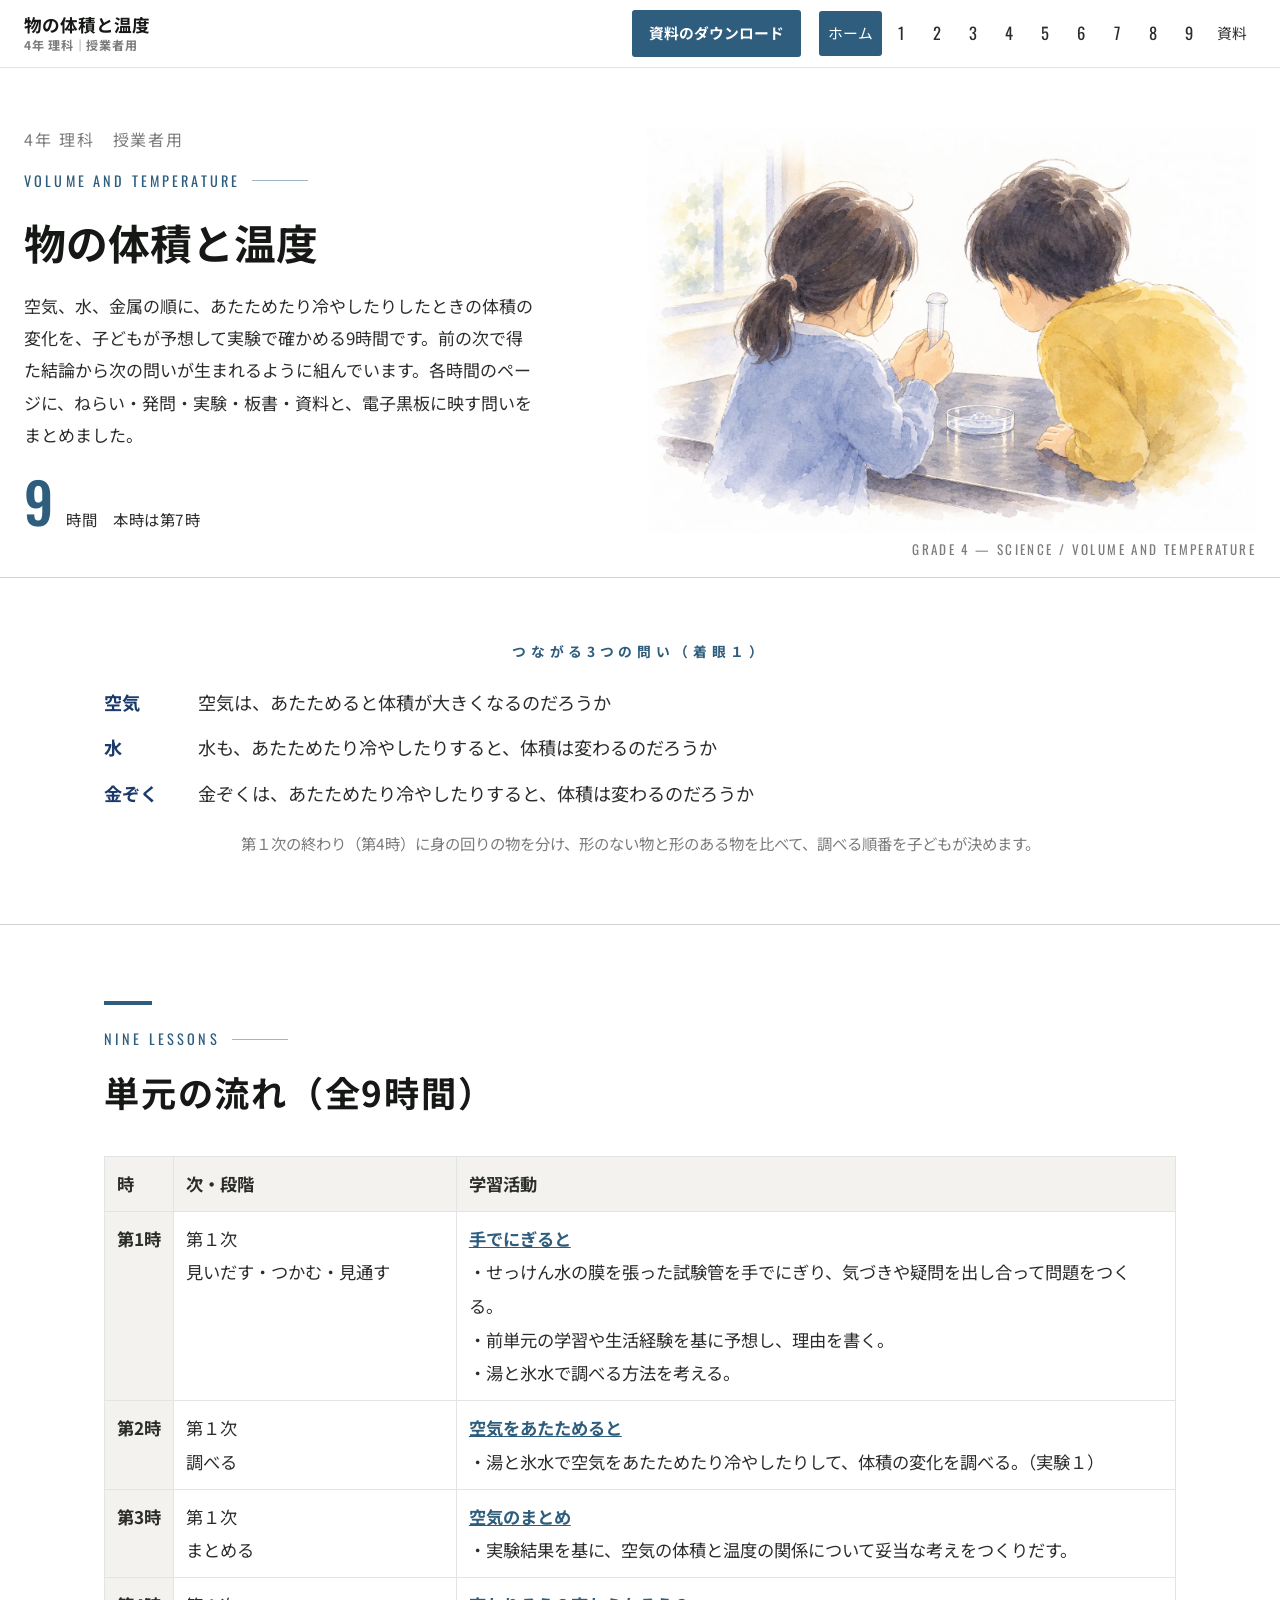
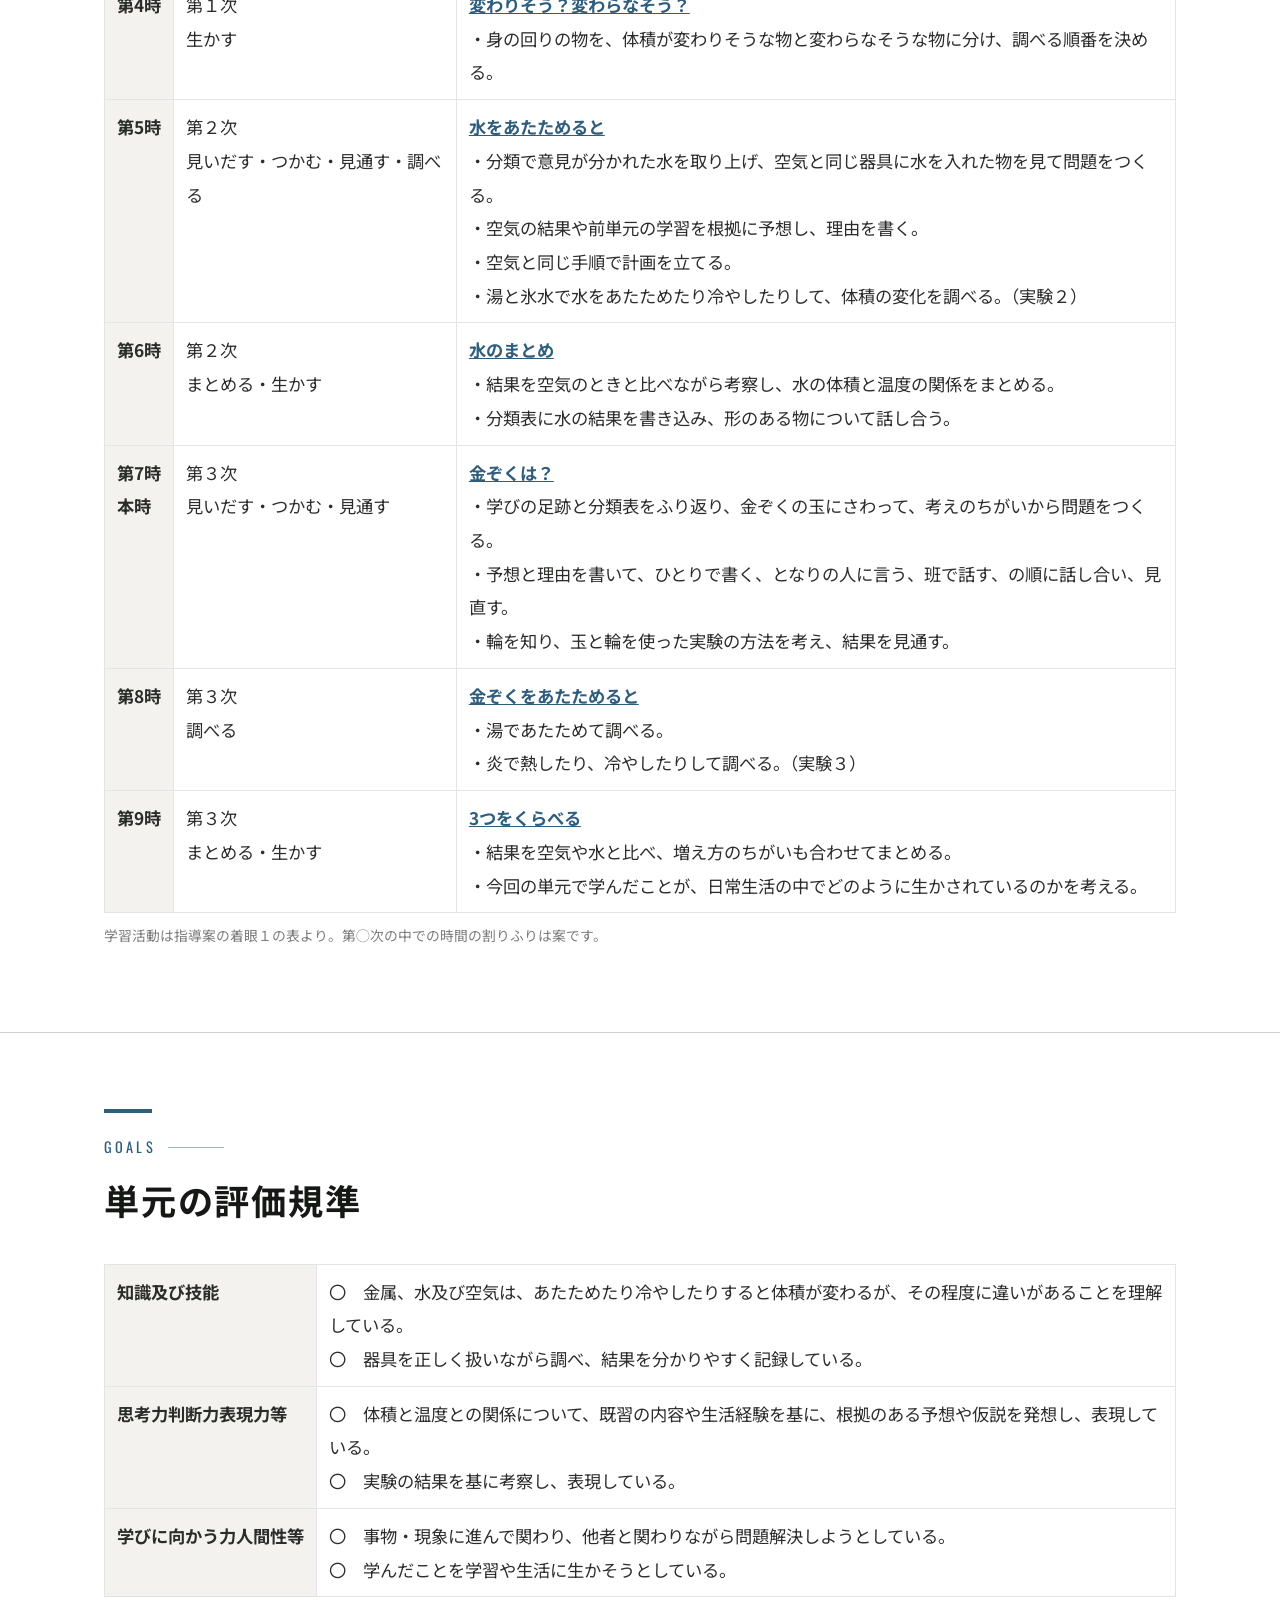
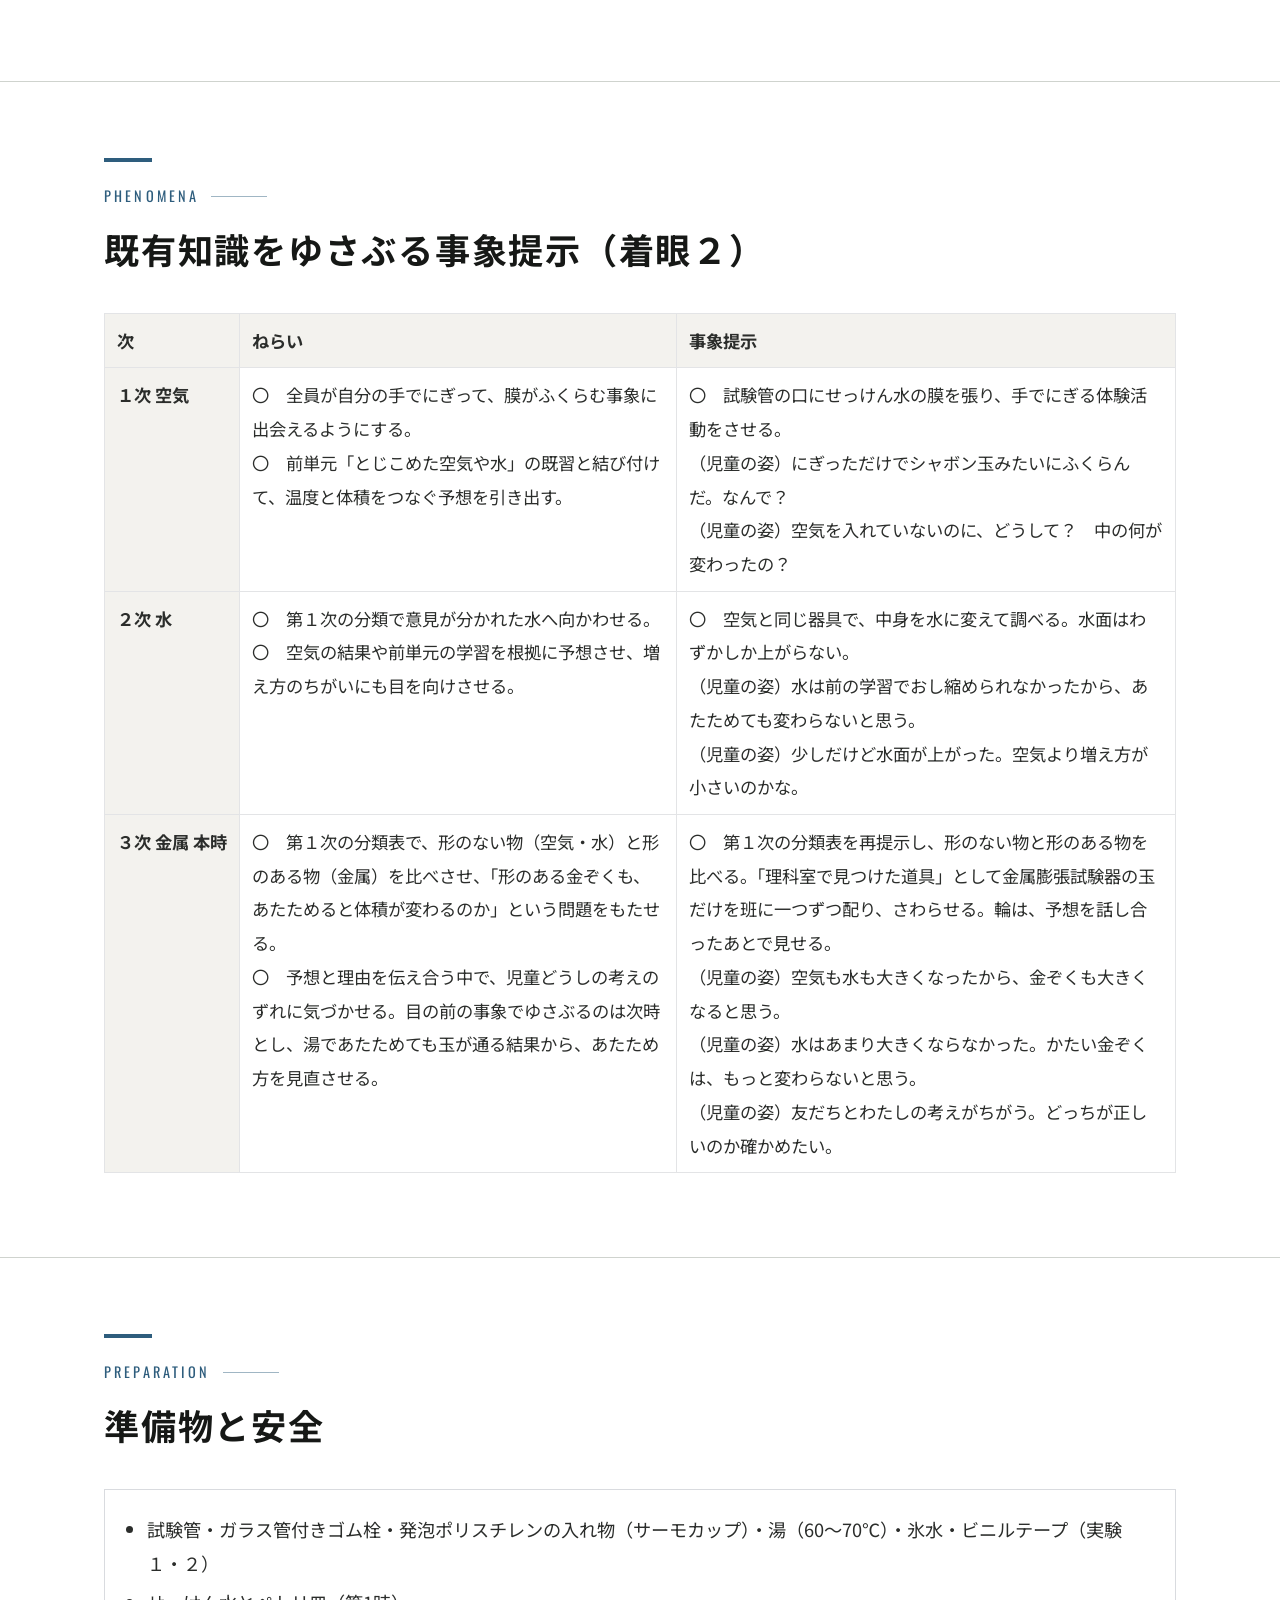
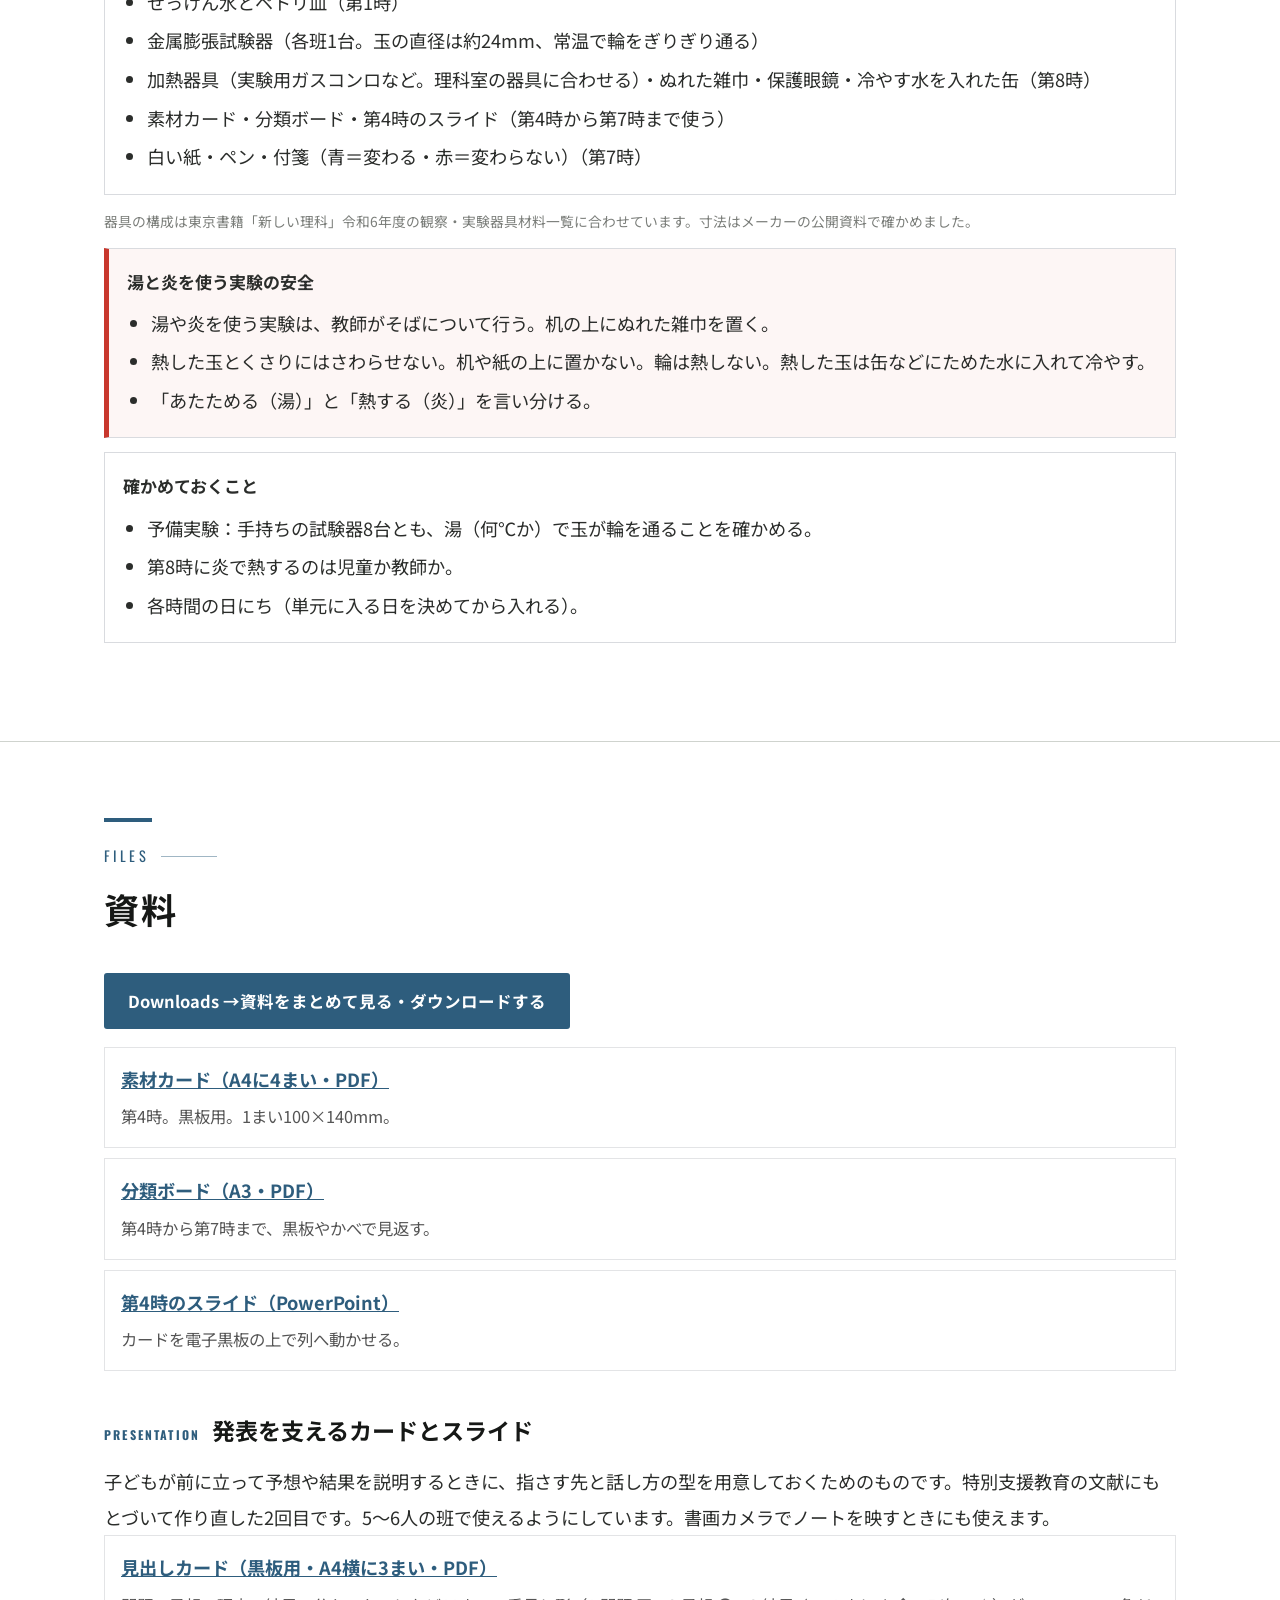
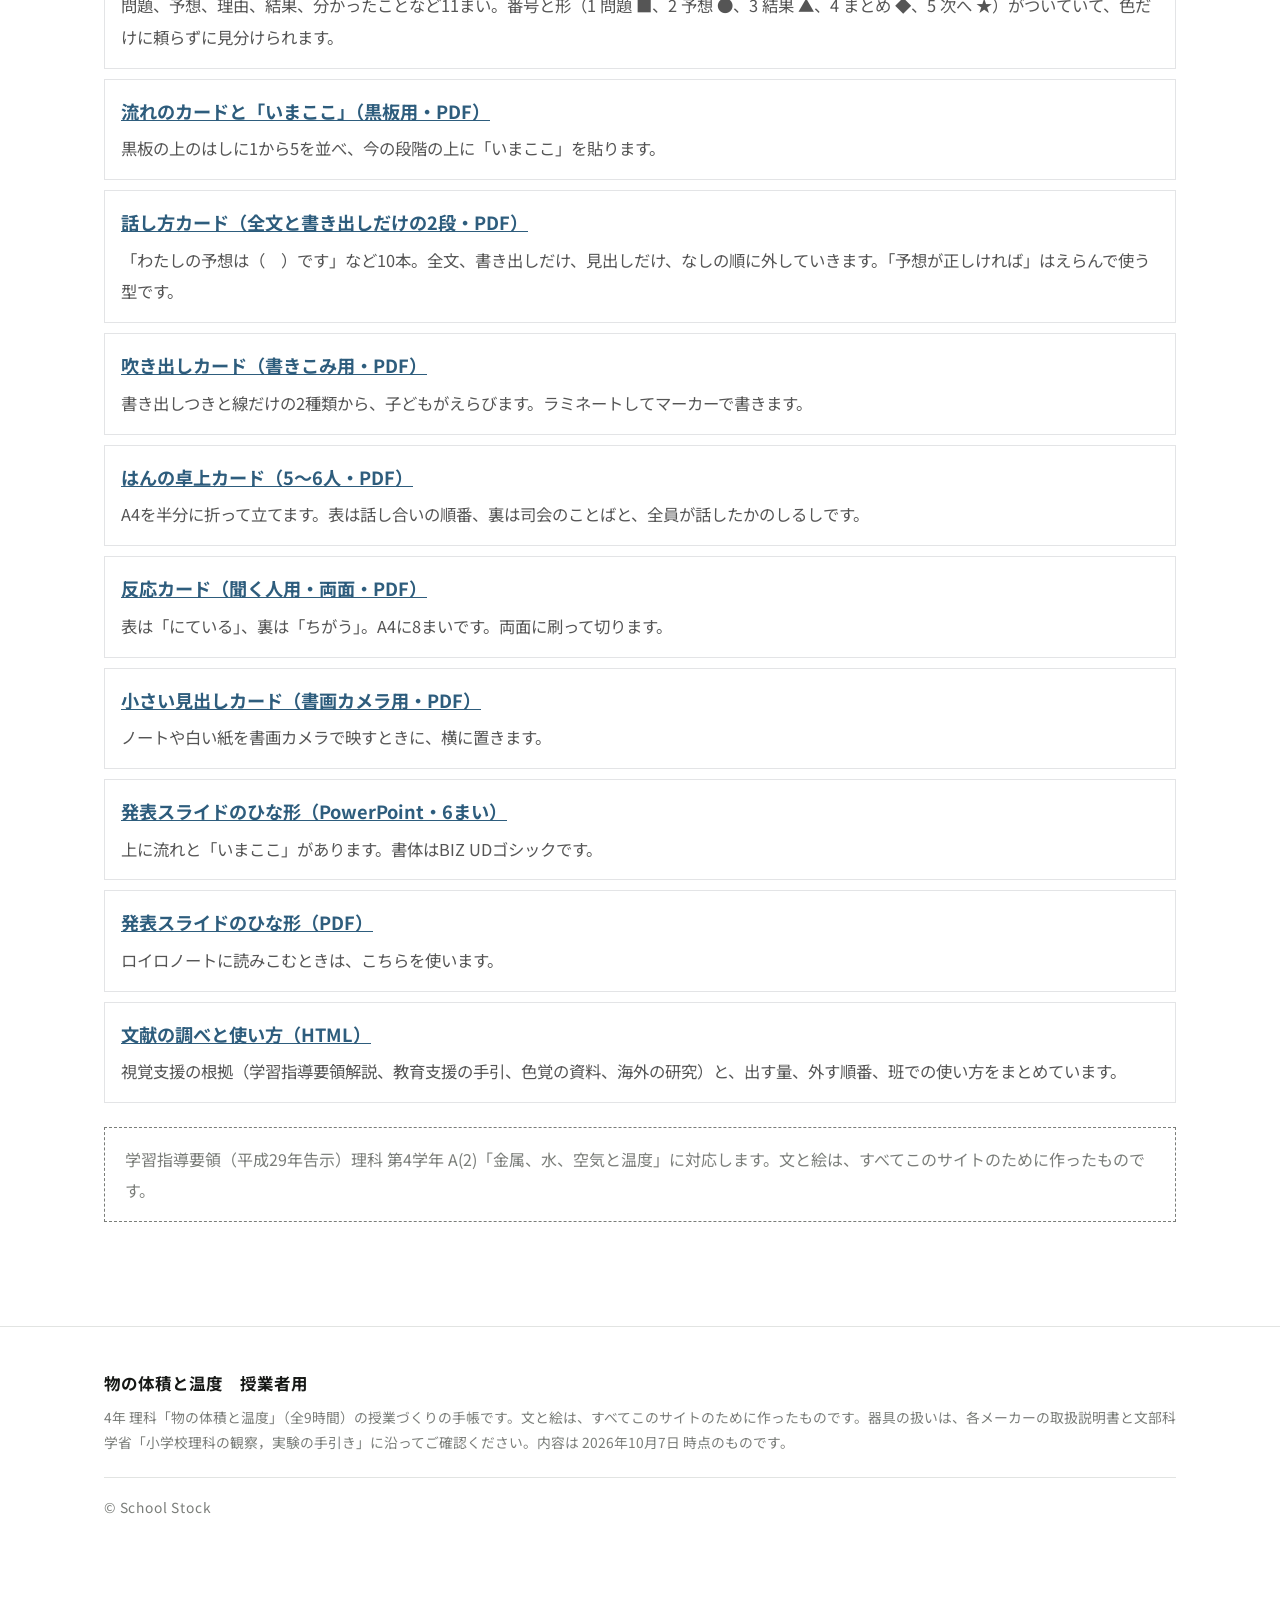
==== index.html @ b077b233 "4年理科「物の体積と温度」授業者用サイトを公開 各時間のページ、本時の流れ（6場面）、資料のダウンロード（掲示物・カード・スライド・板書計画・ZIP）。  Co-Authored-By: Claude" ====
<!DOCTYPE html>
<html lang="ja">
<head>
<meta charset="UTF-8">
<meta name="viewport" content="width=device-width, initial-scale=1.0">
<title>物の体積と温度｜4年 理科 授業者用</title>
<meta name="description" content="小学4年 理科「物の体積と温度」（全9時間）の授業者用サイト。各時間のねらい・発問・実験・板書・資料と、電子黒板に映す問い。">
<meta name="robots" content="noindex">
<link rel="canonical" href="https://a-tozak.github.io/taiseki-to-ondo/">
<meta property="og:type" content="website">
<meta property="og:locale" content="ja_JP">
<meta property="og:site_name" content="物の体積と温度　授業者用">
<meta property="og:title" content="物の体積と温度｜4年 理科 授業者用">
<meta property="og:description" content="小学4年 理科「物の体積と温度」（全9時間）の授業者用サイト。各時間のねらい・発問・実験・板書・資料と、電子黒板に映す問い。">
<meta property="og:url" content="https://a-tozak.github.io/taiseki-to-ondo/">
<meta property="og:image" content="https://a-tozak.github.io/taiseki-to-ondo/assets/og.png">
<meta name="twitter:card" content="summary_large_image">
<link rel="preconnect" href="https://fonts.googleapis.com">
<link rel="preconnect" href="https://fonts.gstatic.com" crossorigin>
<link href="https://fonts.googleapis.com/css2?family=Noto+Sans+JP:wght@400;500;700;900&family=Oswald:wght@400;500&display=swap" rel="stylesheet">
<link rel="stylesheet" href="assets/site.css?v=20261007232726">
</head>
<body>
<header class="site-header"><div class="header-inner">
<a class="brand" href="index.html"><span class="brand-main">物の体積と温度</span><small>4年 理科｜授業者用</small></a>
<div class="header-right"><a class="head-dl" href="shiryo.html"><span class="dl-long">資料のダウンロード</span><span class="dl-short">資料</span></a><button class="nav-toggle" aria-label="メニュー" aria-expanded="false">メニュー</button></div>
<nav class="gnav"><ul><li><a href="index.html" aria-current="page">ホーム</a></li><li><a href="h01.html" class="num">1</a></li><li><a href="h02.html" class="num">2</a></li><li><a href="h03.html" class="num">3</a></li><li><a href="h04.html" class="num">4</a></li><li><a href="h05.html" class="num">5</a></li><li><a href="h06.html" class="num">6</a></li><li><a href="h07.html" class="num">7</a></li><li><a href="h08.html" class="num">8</a></li><li><a href="h09.html" class="num">9</a></li><li><a href="shiryo.html">資料</a></li></ul></nav>
</div></header>
<div class="hero"><div class="hero-inner">
<div class="hero-text"><p class="hero-era">4年 理科　授業者用</p><p class="eyebrow">Volume and temperature</p>
<h1 class="ja-phrase">物の体積と温度</h1>
<p class="lede">空気、水、金属の順に、あたためたり冷やしたりしたときの体積の変化を、子どもが予想して実験で確かめる9時間です。前の次で得た結論から次の問いが生まれるように組んでいます。各時間のページに、ねらい・発問・実験・板書・資料と、電子黒板に映す問いをまとめました。</p>
<p class="hero-day"><b>9</b><span>時間　本時は第7時</span></p></div>
<div class="hero-art"><img src="assets/img/wc_top.webp" alt="理科室で試験管をにぎってせっけん水のまくを見ている二人の子どもの水彩"></div>
<p class="hero-en">Grade 4 — Science / Volume and temperature</p>
</div></div>
<section class="theme-band"><div class="wrap"><p class="tb-label">つながる3つの問い（着眼１）</p><ul class="toi3"><li><span class=who>空気</span><span>空気は、あたためると体積が大きくなるのだろうか</span></li><li><span class=who>水</span><span>水も、あたためたり冷やしたりすると、体積は変わるのだろうか</span></li><li><span class=who>金ぞく</span><span>金ぞくは、あたためたり冷やしたりすると、体積は変わるのだろうか</span></li></ul><p class="tb-sub">第１次の終わり（第4時）に身の回りの物を分け、形のない物と形のある物を比べて、調べる順番を子どもが決めます。</p></div></section>
<section class="block" id="nagare"><div class="wrap"><div class="sec-head"><div class="sec-head-text"><p class="eyebrow">Nine lessons</p><h2 class="ja-phrase">単元の流れ（全9時間）</h2></div></div><div class="tblwrap"><table class="ltable"><tr><th>時</th><th>次・段階</th><th>学習活動</th></tr><tr><th>第1時</th><td>第１次<br>見いだす・つかむ・見通す</td><td><a href="h01.html">手でにぎると</a><br>・せっけん水の膜を張った試験管を手でにぎり、気づきや疑問を出し合って問題をつくる。<br>・前単元の学習や生活経験を基に予想し、理由を書く。<br>・湯と氷水で調べる方法を考える。</td></tr><tr><th>第2時</th><td>第１次<br>調べる</td><td><a href="h02.html">空気をあたためると</a><br>・湯と氷水で空気をあたためたり冷やしたりして、体積の変化を調べる。（実験１）</td></tr><tr><th>第3時</th><td>第１次<br>まとめる</td><td><a href="h03.html">空気のまとめ</a><br>・実験結果を基に、空気の体積と温度の関係について妥当な考えをつくりだす。</td></tr><tr><th>第4時</th><td>第１次<br>生かす</td><td><a href="h04.html">変わりそう？変わらなそう？</a><br>・身の回りの物を、体積が変わりそうな物と変わらなそうな物に分け、調べる順番を決める。</td></tr><tr><th>第5時</th><td>第２次<br>見いだす・つかむ・見通す・調べる</td><td><a href="h05.html">水をあたためると</a><br>・分類で意見が分かれた水を取り上げ、空気と同じ器具に水を入れた物を見て問題をつくる。<br>・空気の結果や前単元の学習を根拠に予想し、理由を書く。<br>・空気と同じ手順で計画を立てる。<br>・湯と氷水で水をあたためたり冷やしたりして、体積の変化を調べる。（実験２）</td></tr><tr><th>第6時</th><td>第２次<br>まとめる・生かす</td><td><a href="h06.html">水のまとめ</a><br>・結果を空気のときと比べながら考察し、水の体積と温度の関係をまとめる。<br>・分類表に水の結果を書き込み、形のある物について話し合う。</td></tr><tr><th>第7時<br><b>本時</b></th><td>第３次<br>見いだす・つかむ・見通す</td><td><a href="h07.html">金ぞくは？</a><br>・学びの足跡と分類表をふり返り、金ぞくの玉にさわって、考えのちがいから問題をつくる。<br>・予想と理由を書いて、ひとりで書く、となりの人に言う、班で話す、の順に話し合い、見直す。<br>・輪を知り、玉と輪を使った実験の方法を考え、結果を見通す。</td></tr><tr><th>第8時</th><td>第３次<br>調べる</td><td><a href="h08.html">金ぞくをあたためると</a><br>・湯であたためて調べる。<br>・炎で熱したり、冷やしたりして調べる。（実験３）</td></tr><tr><th>第9時</th><td>第３次<br>まとめる・生かす</td><td><a href="h09.html">3つをくらべる</a><br>・結果を空気や水と比べ、増え方のちがいも合わせてまとめる。<br>・今回の単元で学んだことが、日常生活の中でどのように生かされているのかを考える。</td></tr></table></div><p class="src">学習活動は指導案の着眼１の表より。第◯次の中での時間の割りふりは案です。</p></div></section>
<section class="block" id="mokuhyo"><div class="wrap"><div class="sec-head"><div class="sec-head-text"><p class="eyebrow">Goals</p><h2 class="ja-phrase">単元の評価規準</h2></div></div><div class="tblwrap"><table class="ltable"><tr><th>知識及び技能</th><td>〇　金属、水及び空気は、あたためたり冷やしたりすると体積が変わるが、その程度に違いがあることを理解している。<br>〇　器具を正しく扱いながら調べ、結果を分かりやすく記録している。</td></tr><tr><th>思考力判断力表現力等</th><td>〇　体積と温度との関係について、既習の内容や生活経験を基に、根拠のある予想や仮説を発想し、表現している。<br>〇　実験の結果を基に考察し、表現している。</td></tr><tr><th>学びに向かう力人間性等</th><td>〇　事物・現象に進んで関わり、他者と関わりながら問題解決しようとしている。<br>〇　学んだことを学習や生活に生かそうとしている。</td></tr></table></div></div></section>
<section class="block" id="jisho"><div class="wrap"><div class="sec-head"><div class="sec-head-text"><p class="eyebrow">Phenomena</p><h2 class="ja-phrase">既有知識をゆさぶる事象提示（着眼２）</h2></div></div><div class="tblwrap"><table class="ltable"><tr><th>次</th><th>ねらい</th><th>事象提示</th></tr><tr><th>１次 空気</th><td>〇　全員が自分の手でにぎって、膜がふくらむ事象に出会えるようにする。<br>〇　前単元「とじこめた空気や水」の既習と結び付けて、温度と体積をつなぐ予想を引き出す。</td><td>〇　試験管の口にせっけん水の膜を張り、手でにぎる体験活動をさせる。<br>（児童の姿）にぎっただけでシャボン玉みたいにふくらんだ。なんで？<br>（児童の姿）空気を入れていないのに、どうして？　中の何が変わったの？</td></tr><tr><th>２次 水</th><td>〇　第１次の分類で意見が分かれた水へ向かわせる。<br>〇　空気の結果や前単元の学習を根拠に予想させ、増え方のちがいにも目を向けさせる。</td><td>〇　空気と同じ器具で、中身を水に変えて調べる。水面はわずかしか上がらない。<br>（児童の姿）水は前の学習でおし縮められなかったから、あたためても変わらないと思う。<br>（児童の姿）少しだけど水面が上がった。空気より増え方が小さいのかな。</td></tr><tr><th>３次 金属 本時</th><td>〇　第１次の分類表で、形のない物（空気・水）と形のある物（金属）を比べさせ、「形のある金ぞくも、あたためると体積が変わるのか」という問題をもたせる。<br>〇　予想と理由を伝え合う中で、児童どうしの考えのずれに気づかせる。目の前の事象でゆさぶるのは次時とし、湯であたためても玉が通る結果から、あたため方を見直させる。</td><td>〇　第１次の分類表を再提示し、形のない物と形のある物を比べる。「理科室で見つけた道具」として金属膨張試験器の玉だけを班に一つずつ配り、さわらせる。輪は、予想を話し合ったあとで見せる。<br>（児童の姿）空気も水も大きくなったから、金ぞくも大きくなると思う。<br>（児童の姿）水はあまり大きくならなかった。かたい金ぞくは、もっと変わらないと思う。<br>（児童の姿）友だちとわたしの考えがちがう。どっちが正しいのか確かめたい。</td></tr></table></div></div></section>
<section class="block" id="junbi"><div class="wrap"><div class="sec-head"><div class="sec-head-text"><p class="eyebrow">Preparation</p><h2 class="ja-phrase">準備物と安全</h2></div></div><div class="box"><ul class="tlist"><li>試験管・ガラス管付きゴム栓・発泡ポリスチレンの入れ物（サーモカップ）・湯（60〜70℃）・氷水・ビニルテープ（実験１・２）</li><li>せっけん水とペトリ皿（第1時）</li><li>金属膨張試験器（各班1台。玉の直径は約24mm、常温で輪をぎりぎり通る）</li><li>加熱器具（実験用ガスコンロなど。理科室の器具に合わせる）・ぬれた雑巾・保護眼鏡・冷やす水を入れた缶（第8時）</li><li>素材カード・分類ボード・第4時のスライド（第4時から第7時まで使う）</li><li>白い紙・ペン・付箋（青＝変わる・赤＝変わらない）（第7時）</li></ul></div><p class="src">器具の構成は東京書籍「新しい理科」令和6年度の観察・実験器具材料一覧に合わせています。寸法はメーカーの公開資料で確かめました。</p><div class="box warn2"><h3>湯と炎を使う実験の安全</h3><ul class="tlist"><li>湯や炎を使う実験は、教師がそばについて行う。机の上にぬれた雑巾を置く。</li><li>熱した玉とくさりにはさわらせない。机や紙の上に置かない。輪は熱しない。熱した玉は缶などにためた水に入れて冷やす。</li><li>「あたためる（湯）」と「熱する（炎）」を言い分ける。</li></ul></div><div class="box"><h3>確かめておくこと</h3><ul class="tlist"><li>予備実験：手持ちの試験器8台とも、湯（何℃か）で玉が輪を通ることを確かめる。</li><li>第8時に炎で熱するのは児童か教師か。</li><li>各時間の日にち（単元に入る日を決めてから入れる）。</li></ul></div></div></section>
<section class="block" id="files"><div class="wrap"><div class="sec-head"><div class="sec-head-text"><p class="eyebrow">Files</p><h2 class="ja-phrase">資料</h2></div></div><p style="margin:0 0 18px"><a class="btn-main" href="shiryo.html"><span><span class="lbl">Downloads →</span>資料をまとめて見る・ダウンロードする</span></a></p><ul class="files"><li><a href="assets/files/sozai_cards.pdf" download>素材カード（A4に4まい・PDF）</a><p>第4時。黒板用。1まい100×140mm。</p></li><li><a href="assets/files/bunrui_board_a3.pdf" download>分類ボード（A3・PDF）</a><p>第4時から第7時まで、黒板やかべで見返す。</p></li><li><a href="assets/files/slide_dai4ji.pptx" download>第4時のスライド（PowerPoint）</a><p>カードを電子黒板の上で列へ動かせる。</p></li></ul><h3 class="sub"><span class="en">Presentation</span>発表を支えるカードとスライド</h3><p>子どもが前に立って予想や結果を説明するときに、指さす先と話し方の型を用意しておくためのものです。特別支援教育の文献にもとづいて作り直した2回目です。5〜6人の班で使えるようにしています。書画カメラでノートを映すときにも使えます。</p><ul class="files"><li><a href="assets/files/happyo_midashi_cards.pdf" download>見出しカード（黒板用・A4横に3まい・PDF）</a><p>問題、予想、理由、結果、分かったことなど11まい。番号と形（1 問題 ■、2 予想 ●、3 結果 ▲、4 まとめ ◆、5 次へ ★）がついていて、色だけに頼らずに見分けられます。</p></li><li><a href="assets/files/happyo_nagare_cards.pdf" download>流れのカードと「いまここ」（黒板用・PDF）</a><p>黒板の上のはしに1から5を並べ、今の段階の上に「いまここ」を貼ります。</p></li><li><a href="assets/files/happyo_hanashikata_cards.pdf" download>話し方カード（全文と書き出しだけの2段・PDF）</a><p>「わたしの予想は（　）です」など10本。全文、書き出しだけ、見出しだけ、なしの順に外していきます。「予想が正しければ」はえらんで使う型です。</p></li><li><a href="assets/files/happyo_fukidashi_cards.pdf" download>吹き出しカード（書きこみ用・PDF）</a><p>書き出しつきと線だけの2種類から、子どもがえらびます。ラミネートしてマーカーで書きます。</p></li><li><a href="assets/files/happyo_takujo_cards.pdf" download>はんの卓上カード（5〜6人・PDF）</a><p>A4を半分に折って立てます。表は話し合いの順番、裏は司会のことばと、全員が話したかのしるしです。</p></li><li><a href="assets/files/happyo_hannou_cards.pdf" download>反応カード（聞く人用・両面・PDF）</a><p>表は「にている」、裏は「ちがう」。A4に8まいです。両面に刷って切ります。</p></li><li><a href="assets/files/happyo_mini_cards.pdf" download>小さい見出しカード（書画カメラ用・PDF）</a><p>ノートや白い紙を書画カメラで映すときに、横に置きます。</p></li><li><a href="assets/files/happyo_slide_template.pptx" download>発表スライドのひな形（PowerPoint・6まい）</a><p>上に流れと「いまここ」があります。書体はBIZ UDゴシックです。</p></li><li><a href="assets/files/happyo_slide_template.pdf" download>発表スライドのひな形（PDF）</a><p>ロイロノートに読みこむときは、こちらを使います。</p></li><li><a href="assets/files/happyo_bunken.html" download>文献の調べと使い方（HTML）</a><p>視覚支援の根拠（学習指導要領解説、教育支援の手引、色覚の資料、海外の研究）と、出す量、外す順番、班での使い方をまとめています。</p></li></ul><div class="note" style="margin-top:24px">学習指導要領（平成29年告示）理科 第4学年 A(2)「金属、水、空気と温度」に対応します。文と絵は、すべてこのサイトのために作ったものです。</div></div></section>
<footer class="site-footer"><div class="wrap">
<p class="f-name">物の体積と温度　授業者用</p>
<p class="f-sub">4年 理科「物の体積と温度」（全9時間）の授業づくりの手帳です。文と絵は、すべてこのサイトのために作ったものです。器具の扱いは、各メーカーの取扱説明書と文部科学省「小学校理科の観察，実験の手引き」に沿ってご確認ください。内容は 2026年10月7日 時点のものです。</p>
<p class="f-copy">© School Stock</p>
</div></footer>
<div class="proj" id="proj" hidden><button type="button" class="proj-close" aria-label="とじる">とじる</button><div class="proj-body" id="proj-body"></div></div>
<script src="assets/site.js"></script>
</body></html>
---- assets/site.css ----
/* ============================================================
   水害にそなえるまち 飯塚（4年 社会）学習サイト
   デザイン方針：研究大会サイトと同じ作り。フラット編集を土台に、
   Noto Sans JPの見出しと水彩で温かみを足す。色は3色（白い紙・墨・藍）
   文字の倍率は build.py の FONT_SCALE（本人指示：1.5倍は大きい→1.25倍）
   ============================================================ */
:root{
  --paper:#ffffff; --ink:#2b2d2b; --black:#161816;
  --line:#e2e4e2; --rule:#cfd3ce; --sub:#7a7d79;
  --accent:#2e5d7d; --accent-wash:#e7eef2;
  --font-hand:"Noto Sans JP","Hiragino Sans","BIZ UDPGothic",sans-serif;
  --font-body:"Noto Sans JP","Hiragino Sans","BIZ UDPGothic",sans-serif;
  --font-gothic:"Noto Sans JP","Hiragino Sans",sans-serif;
  --font-en:"Oswald","Arial Narrow",sans-serif;
}
*{margin:0;padding:0;box-sizing:border-box}
html{scroll-behavior:smooth}
body{font-family:var(--font-body);color:var(--ink);background:var(--paper);line-height:1.95;font-size:18.2px;-webkit-font-smoothing:antialiased;overflow-x:clip}
img{max-width:100%;display:block}
a{color:var(--accent)}
ruby rt{font-size:.48em;color:var(--sub);font-weight:400;letter-spacing:0}
.ja-phrase{word-break:auto-phrase;text-wrap:pretty}
.ja-phrase-c{word-break:auto-phrase;text-wrap:balance}
.nowrap{white-space:nowrap}
.wrap{max-width:1120px;margin:0 auto;padding:0 24px}

/* ---- 英字ラベル ---- */
.eyebrow{font-family:var(--font-en);font-size:14.3px;letter-spacing:.22em;text-transform:uppercase;color:var(--accent);display:flex;align-items:center;gap:12px}
.eyebrow::after{content:"";height:1px;width:56px;background:var(--accent);opacity:.45}
.eyebrow.ja{font-family:var(--font-body);font-weight:700;font-size:14.3px;letter-spacing:.16em;text-transform:none}

/* ---- 固定ヘッダー ---- */
.site-header{position:sticky;top:0;z-index:50;background:color-mix(in srgb,var(--paper) 92%,transparent);backdrop-filter:blur(6px);border-bottom:1px solid var(--line)}
.header-inner{max-width:1280px;margin:0 auto;padding:10px 24px;display:flex;align-items:center;gap:18px}
.brand{margin-right:auto;font-family:var(--font-hand);font-weight:700;font-size:17.6px;line-height:1.35;color:var(--black);text-decoration:none}
.brand small{display:block;font-size:12.1px;color:var(--sub);font-family:var(--font-body);letter-spacing:.06em;white-space:nowrap}
.brand-main{display:block;white-space:nowrap;overflow:hidden;text-overflow:ellipsis}
.header-right{display:flex;align-items:center;gap:10px;flex-shrink:0}
.head-dl{display:inline-flex;align-items:center;gap:7px;white-space:nowrap;font-size:14.8px;font-weight:700;text-decoration:none;color:#fff;background:var(--accent);padding:9px 17px;border-radius:3px}
.head-dl:hover{opacity:.88}
.dl-short{display:none}
.nav-toggle{display:none}
.gnav ul{display:flex;gap:2px;list-style:none;align-items:center}
.gnav a{display:block;padding:8px 9px;font-size:14.8px;color:var(--ink);text-decoration:none;border-radius:3px;white-space:nowrap}
.gnav a.num{font-family:var(--font-en);font-size:16.5px;letter-spacing:.04em;padding:4px 8px;min-width:34px;text-align:center}
.gnav a:hover{background:var(--accent-wash);color:var(--accent)}
.gnav a[aria-current="page"]{background:var(--accent);color:#fff}

/* ---- ヒーロー ---- */
.hero{position:relative;overflow:hidden;border-bottom:1px solid var(--rule)}
.hero-inner{max-width:1280px;margin:0 auto;padding:56px 24px 40px;display:grid;grid-template-columns:minmax(0,48%) minmax(0,52%);gap:32px;align-items:center}
.hero-text{position:relative;z-index:2}
.hero-era{font-size:16px;letter-spacing:.12em;color:var(--sub);margin-bottom:12px}
.hero-era b{color:var(--accent);font-weight:700}
.hero .eyebrow{margin-bottom:14px}
.hero h1{font-family:var(--font-hand);font-weight:700;color:var(--black);font-size:clamp(26.4px,3.52vw,41.8px);line-height:1.6;margin-bottom:14px;word-break:auto-phrase;text-wrap:pretty}
.hero h1 .q{display:block;font-family:var(--font-body);font-weight:700;font-size:14.3px;letter-spacing:.24em;color:var(--accent);margin-bottom:8px}
.hero .lede{font-size:17px;line-height:1.9;max-width:30em;color:var(--ink)}
.hero-day{display:inline-flex;align-items:baseline;gap:12px;margin-top:22px;font-family:var(--font-en);color:var(--accent);font-size:16.5px;letter-spacing:.1em}
.hero-day b{font-size:clamp(37.4px,4.4vw,57.2px);font-weight:500;line-height:1;letter-spacing:.02em}
.hero-day span{font-family:var(--font-body);font-size:15.4px;color:var(--ink);letter-spacing:.04em}
.hero-art{position:relative;z-index:1;min-height:280px}
.hero-art img{width:100%;height:100%;object-fit:contain}
.hero-art.photo img{object-fit:cover;aspect-ratio:4/3;border:1px solid var(--line)}
.hero-art .cap{font-size:13.8px;color:var(--sub);margin-top:8px;line-height:1.7}
.hero-en{position:absolute;right:24px;bottom:14px;z-index:2;font-family:var(--font-en);font-size:13.2px;letter-spacing:.18em;color:var(--sub);text-transform:uppercase}

/* ---- 学習問題の帯 ---- */
.theme-band{background:#fff;border-bottom:1px solid var(--rule);padding:60px 0 66px;text-align:center}
.tb-label{font-size:13.8px;letter-spacing:.34em;color:var(--accent);margin-bottom:20px;font-weight:700}
.tb-main{font-family:var(--font-gothic);font-weight:900;color:var(--black);font-size:clamp(22px,3.63vw,41.8px);line-height:1.7;letter-spacing:.01em;word-break:auto-phrase;text-wrap:balance}
.tb-main rt{font-weight:400}
.tb-sub{font-size:15.4px;color:var(--sub);margin-top:18px;line-height:1.9;word-break:auto-phrase;text-wrap:balance}

/* ---- セクション ---- */
section.block{padding:76px 0 84px;background:#fff;scroll-margin-top:64px}
section.block + section.block{border-top:1px solid var(--rule)}
.sec-head{margin-bottom:36px;display:flex;align-items:flex-end;gap:26px;justify-content:space-between}
.sec-head-text{flex:1;min-width:0}
.sec-head-text::before{content:"";display:block;width:48px;height:4px;background:var(--accent);margin-bottom:20px}
.sec-head h2{font-family:var(--font-hand);font-weight:700;color:var(--black);font-size:clamp(26.4px,3.3vw,35.2px);line-height:1.55;margin-top:12px;letter-spacing:.05em}
.sec-motif{width:150px;flex-shrink:0;margin-bottom:-6px}
.sec-motif img{width:100%;height:auto}
.sec-lead{font-size:17px;color:var(--ink);max-width:36em;margin-bottom:26px;line-height:2}
h3.sub{font-family:var(--font-hand);font-weight:700;font-size:clamp(18.7px,2.2vw,23.1px);color:var(--black);margin:40px 0 14px;line-height:1.7;display:flex;align-items:baseline;gap:12px}
h3.sub .en{font-family:var(--font-en);font-size:12.1px;letter-spacing:.18em;color:var(--accent);text-transform:uppercase}

/* ---- 写真 ---- */
.pgrid{display:grid;grid-template-columns:repeat(auto-fit,minmax(250px,1fr));gap:22px 24px}
.zgrid{display:grid;grid-template-columns:repeat(auto-fit,minmax(330px,1fr));gap:22px 24px}
figure.ph{margin:0;background:#fff;border:1px solid var(--line);padding:10px 10px 12px}
figure.ph img{width:100%;aspect-ratio:4/3;object-fit:cover}
.zgrid figure.ph img{aspect-ratio:auto;object-fit:contain;background:#fff}
figure.ph figcaption{font-size:14.8px;line-height:1.75;margin-top:10px;padding:0 2px}
figure.ph figcaption b{font-family:var(--font-hand);font-weight:700;font-size:16.5px;color:var(--black);display:block}
figure.ph figcaption .place{color:var(--ink);display:block}
figcaption .cr{display:block;font-family:var(--font-en);font-size:11.6px;letter-spacing:.12em;color:var(--sub);margin-top:4px;text-transform:uppercase}
.pair{display:grid;grid-template-columns:1fr 1fr;gap:12px;margin:0 0 22px;border:1px solid var(--line);padding:12px}
.pair figure.ph{border:none;padding:0}
.pair figure.ph figcaption b{font-size:15.4px}
.pair .place{grid-column:1/-1;font-size:14.8px;color:var(--ink);padding:4px 2px 0;border-top:1px solid var(--line);margin-top:2px}
.pair .place .cr{display:inline;margin-left:8px}
@media(max-width:560px){.pair{grid-template-columns:1fr}}

/* ---- 表 ---- */
.tbl{width:100%;margin:6px 0 0;display:block;overflow-x:auto}
.tbl table{width:100%;border-collapse:collapse;min-width:520px;font-size:16px}
.tbl th{text-align:left;font-weight:600;color:var(--black);padding:11px 10px;border-bottom:1px solid var(--rule);font-size:14.8px;letter-spacing:.06em;white-space:nowrap}
.tbl td{padding:12px 10px;border-bottom:1px solid var(--line);vertical-align:top;line-height:1.8;word-break:auto-phrase}
.tbl td:first-child{font-weight:600;color:var(--black);white-space:nowrap}
.tbl td b{font-family:var(--font-en);font-weight:500;font-size:18.7px;color:var(--accent);letter-spacing:.03em}
.src{font-size:13.8px;color:var(--sub);line-height:1.8;margin-top:10px}
.src a{color:var(--sub)}

/* ---- 最近の災害（年表） ---- */
.tl{list-style:none;margin-top:8px}
.tl li{position:relative;display:grid;grid-template-columns:190px 1fr;gap:26px;padding:0 0 26px}
.tl li::before{content:"";position:absolute;left:212px;top:10px;bottom:-4px;width:1px;background:var(--line)}
.tl li:last-child::before{display:none}
.tl li::after{content:"";position:absolute;left:208px;top:7px;width:9px;height:9px;border-radius:50%;background:#fff;border:2px solid var(--accent)}
.tl .d{font-family:var(--font-en);font-size:17px;letter-spacing:.05em;color:var(--accent);text-align:right;padding-right:34px;padding-top:2px}
.tl .b{padding-left:16px}
.tl .b b{font-family:var(--font-hand);font-weight:700;font-size:18.7px;color:var(--black)}
.tl .b p{font-size:16px;color:var(--ink);margin-top:2px}
.tl .b a{font-size:14.3px;display:inline-block;margin-top:4px}

/* ---- かんがえる ---- */
.toi-list{list-style:none;margin-top:4px}
.toi-list li{display:grid;grid-template-columns:84px 1fr;gap:16px;padding:22px 4px;border-top:1px solid var(--line)}
.toi-list li:last-child{border-bottom:1px solid var(--line)}
.toi-list .qno{font-family:var(--font-en);font-size:24.2px;color:var(--accent);letter-spacing:.04em;line-height:1.3;padding-top:2px}
.toi-list .q{font-family:var(--font-hand);font-weight:700;font-size:clamp(18.7px,2.2vw,22px);color:var(--black);line-height:1.8;word-break:auto-phrase}
.toi-list .hint{font-size:15.4px;color:var(--sub);margin-top:8px;line-height:1.85}
.toi-list .hint::before{content:"ヒント　";color:var(--accent);font-weight:700;font-size:13.2px;letter-spacing:.1em}

/* ---- しらべる（リンク） ---- */
.links{list-style:none;border-top:1px solid var(--line)}
.links li{display:grid;grid-template-columns:1fr auto;gap:4px 18px;align-items:baseline;padding:16px 4px;border-bottom:1px solid var(--line)}
.links .t{font-family:var(--font-hand);font-weight:700;font-size:18.2px;color:var(--accent);text-decoration:none;line-height:1.7}
.links .t:hover{text-decoration:underline}
.links .w{font-family:var(--font-en);font-size:12.6px;letter-spacing:.14em;color:var(--sub);white-space:nowrap}
.links p{grid-column:1/-1;font-size:15.4px;color:var(--ink);line-height:1.85;margin:0}
.links p::before{content:"ここを見る　";color:var(--accent);font-weight:700;font-size:13.2px;letter-spacing:.1em}
@media(max-width:560px){.links li{grid-template-columns:1fr}}

/* ---- ことば ---- */
.kotoba{border-top:1px solid var(--line)}
.kotoba > div{display:grid;grid-template-columns:260px 1fr;gap:14px;padding:16px 4px;border-bottom:1px solid var(--line)}
.kotoba dt{font-family:var(--font-hand);font-weight:700;font-size:19.8px;color:var(--black);line-height:1.6}
.kotoba dt rt{font-size:.5em}
.kotoba dd{font-size:16.5px;line-height:1.9}
@media(max-width:700px){.kotoba > div{grid-template-columns:1fr;gap:4px}}

/* ---- まとめ ---- */
.matome-card{border:1px solid var(--line);padding:34px 38px;background:#fff}
.matome-card .mc-label{font-family:var(--font-en);font-size:13.2px;letter-spacing:.2em;color:var(--accent);margin-bottom:12px}
.matome-card p.m{font-family:var(--font-hand);font-weight:700;font-size:clamp(19.8px,2.64vw,26.4px);line-height:1.9;color:var(--black);word-break:auto-phrase}
.nextq{margin-top:18px;border:1px dashed var(--sub);padding:20px 26px;display:grid;grid-template-columns:auto 1fr;gap:6px 22px;align-items:baseline}
.nextq .en{font-family:var(--font-en);font-size:13.2px;letter-spacing:.2em;color:var(--sub);text-transform:uppercase}
.nextq p{font-size:18.2px;font-weight:700;color:var(--black);line-height:1.8;word-break:auto-phrase}
@media(max-width:560px){.nextq{grid-template-columns:1fr}}

/* ---- 箱 ---- */
.note{margin-top:22px;padding:16px 20px;background:#fff;border:1px dashed var(--sub);font-size:16px;color:var(--sub);line-height:1.9}
.note b{color:var(--black)}
.warn{margin-top:22px;padding:18px 22px;border:1px solid var(--accent);background:var(--accent-wash);font-size:16px;line-height:1.95}
.warn h4{font-family:var(--font-hand);font-weight:700;font-size:18.2px;color:var(--accent);margin-bottom:6px}

/* ---- ボタン ---- */
.btn-main,.btn-sub{display:inline-flex;align-items:center;gap:9px;text-decoration:none;font-size:16.5px;font-weight:700;padding:12px 24px;border-radius:3px}
.btn-main{background:var(--accent);color:#fff}
.btn-sub{background:transparent;color:var(--accent);border:1px solid var(--accent)}
.btn-main:hover,.btn-sub:hover{opacity:.88}
.next-nav{display:flex;justify-content:space-between;gap:12px;flex-wrap:wrap;margin-top:44px;padding-top:26px;border-top:1px solid var(--rule)}
.next-nav a{max-width:100%}
.next-nav .lbl{font-family:var(--font-en);font-size:12.1px;letter-spacing:.2em;display:block;opacity:.8}

/* ---- 10時間の地図 ---- */
.lmap{display:grid;grid-template-columns:repeat(auto-fit,minmax(250px,1fr));gap:16px}
.lcard{background:#fff;border:1px solid var(--line);padding:22px 22px 20px;display:flex;flex-direction:column;gap:6px;text-decoration:none;color:var(--ink);min-height:150px}
.lcard:hover{border-color:var(--accent)}
.lcard .d{font-family:var(--font-en);font-size:14.3px;letter-spacing:.12em;color:var(--accent)}
.lcard .no{font-size:13.8px;font-weight:700;letter-spacing:.14em;color:var(--sub)}
.lcard h4{font-family:var(--font-hand);font-weight:700;font-size:18.2px;color:var(--black);line-height:1.7;flex:1;word-break:auto-phrase}
.lcard .en{font-family:var(--font-en);font-size:12.1px;letter-spacing:.12em;color:var(--sub);text-transform:uppercase}

/* ---- 帯（水彩＋一言） ---- */
.band{padding:30px 0 38px;background:#fff;border-top:1px solid var(--rule);border-bottom:1px solid var(--rule)}
.band-inner{max-width:1280px;margin:0 auto;padding:0 24px;display:flex;align-items:center;justify-content:center;gap:44px}
.band-inner img{width:30%;height:auto;flex-shrink:0}
.band-copy{flex:0 1 auto;min-width:0}
.band-copy .bc-label{font-family:var(--font-en);font-size:13.2px;letter-spacing:.22em;color:var(--accent);margin-bottom:12px}
.band-copy p{font-family:var(--font-hand);font-weight:700;color:var(--black);font-size:clamp(18.7px,2.31vw,26.4px);line-height:1.9;word-break:auto-phrase;text-wrap:pretty}
.band-copy .sm{font-family:var(--font-body);font-weight:400;font-size:15.4px;color:var(--sub);margin-top:10px}

/* ---- つかい方 ---- */
.steps{list-style:none;margin-top:4px}
.steps li{position:relative;display:grid;grid-template-columns:130px 1fr;gap:26px;padding:0 0 26px}
.steps li::before{content:"";position:absolute;left:152px;top:12px;bottom:-4px;width:1px;background:var(--line)}
.steps li:last-child::before{display:none}
.steps li::after{content:"";position:absolute;left:148px;top:9px;width:9px;height:9px;border-radius:50%;background:#fff;border:2px solid var(--accent)}
.steps .n{font-family:var(--font-en);font-size:17.6px;letter-spacing:.08em;color:var(--accent);text-align:right;padding-right:34px;padding-top:2px}
.steps .b{padding-left:16px}
.steps .b b{font-family:var(--font-hand);font-weight:700;font-size:19.8px;color:var(--black)}
.steps .b p{font-size:16px;color:var(--ink);margin-top:2px}

/* ---- 出典 ---- */
.srcs{list-style:none;border-top:1px solid var(--line)}
.srcs li{padding:12px 4px;border-bottom:1px solid var(--line);font-size:16px;line-height:1.85}

/* ---- フッター ---- */
.site-footer{border-top:1px solid var(--line);background:#fff;padding:40px 0 80px;margin-top:20px}
.f-art{width:88px;margin:0 0 18px}
.f-art img{width:100%;height:auto}
.site-footer .f-name{font-family:var(--font-hand);font-weight:700;font-size:16.5px;color:var(--black)}
.site-footer .f-sub{font-size:13.8px;color:var(--sub);margin-top:6px;line-height:1.8}
.site-footer .f-copy{font-size:13.8px;letter-spacing:.06em;color:var(--sub);margin-top:22px;padding-top:16px;border-top:1px solid var(--line)}

/* ---- レスポンシブ ---- */
@media(max-width:1080px){
  .hero-inner{grid-template-columns:1fr;padding-top:36px}
  .hero-art{min-height:200px;order:-1}
  .nav-toggle{display:block;appearance:none;background:none;border:1px solid var(--line);border-radius:3px;padding:6px 12px;font-size:14.3px;color:var(--ink);cursor:pointer;white-space:nowrap;flex-shrink:0;font-family:var(--font-body)}
  .brand{max-width:calc(100% - 210px);font-size:15.4px}
  .head-dl{font-size:13.8px;padding:8px 13px}
  .gnav{display:none;position:absolute;top:100%;left:0;right:0;background:var(--paper);border-bottom:1px solid var(--line)}
  .gnav.open{display:block}
  .gnav ul{flex-wrap:wrap;padding:10px 16px 14px;gap:6px}
  .gnav a{padding:9px 12px;font-size:15.4px;border:1px solid var(--line)}
  .gnav a.num{min-width:40px}
  .theme-band{padding:44px 0 48px}
  .tl li{grid-template-columns:86px 1fr}
  .tl li::before{left:104px}.tl li::after{left:100px}
  .tl .d{padding-right:24px;font-size:14.8px}
  .steps li{grid-template-columns:70px 1fr}.steps li::before{left:90px}.steps li::after{left:86px}.steps .n{padding-right:22px}
  .band-inner{flex-direction:column;gap:18px}.band-inner img{width:60%}
  .sec-motif{width:92px}
}
/* ---- テーマ型のヒーローとカード（2026-09-06 本人指示：問いを先に並べない） ---- */
.hero-mat{font-size:15.4px;color:var(--accent);font-weight:700;letter-spacing:.06em;margin:-4px 0 14px}
.lmap{grid-template-columns:repeat(auto-fit,minmax(230px,1fr));gap:18px}
.lcard{padding:0 0 18px;gap:0;min-height:0}
.lcard img{width:100%;aspect-ratio:3/2;object-fit:contain;background:#fff;border-bottom:1px solid var(--line);padding:6px}
.lcard .no{display:flex;justify-content:space-between;align-items:baseline;padding:14px 18px 0;font-size:13.8px;color:var(--sub);letter-spacing:.14em}
.lcard .no .d{font-family:var(--font-en);font-size:13.2px;letter-spacing:.12em;color:var(--accent)}
.lcard h4{font-family:var(--font-hand);font-weight:700;font-size:22px;color:var(--black);line-height:1.5;padding:4px 18px 0;flex:0 0 auto}
.lcard p{font-size:14.3px;color:var(--sub);line-height:1.7;padding:6px 18px 0}
.toi-main{border:1px solid var(--accent);background:var(--accent-wash);padding:20px 26px;margin:0 0 22px}
.toi-main .lab{display:block;font-size:13.2px;font-weight:700;letter-spacing:.24em;color:var(--accent);margin-bottom:6px}
.toi-main p{font-family:var(--font-hand);font-weight:700;font-size:clamp(20.9px,2.64vw,26.4px);color:var(--black);line-height:1.7}
/*NOSCALE*/
@media(max-width:640px){
  .hero-en{display:none}
  .dl-long{display:none}.dl-short{display:inline}
  .head-dl{padding:8px 11px;font-size:15px}
  .nav-toggle{font-size:14px;padding:7px 10px}
  .header-inner{gap:10px;padding:10px 14px}
  .brand{max-width:calc(100% - 150px);font-size:15px}
  .brand small{font-size:11px}
  .gnav a{font-size:16px}.gnav a.num{font-size:17px}
  .hero-day b{font-size:44px}
  .tbl table{min-width:640px}
  .toi-list li{grid-template-columns:44px 1fr;gap:10px}
  .toi-list .qno{font-size:27px}
  .matome-card{padding:24px 20px}
  .sec-head{align-items:flex-start;flex-direction:column-reverse;gap:10px}
}
@media print{.site-header,.next-nav,.head-dl{display:none}section.block{padding:30px 0}}

/* ---- 付箋（問い・まとめをかくす。タップではがす）---- */
.fusen-wrap{position:relative}
.fusen-wrap:not(.open) .fusen-body{visibility:hidden}
.fusen{position:absolute;inset:-6px -8px;width:auto;height:auto;border:0;cursor:pointer;
  background:#fff6c2;border-radius:2px;box-shadow:0 3px 10px rgba(0,0,0,.14),inset 0 -24px 0 rgba(0,0,0,.025);
  transform:rotate(-.6deg);display:flex;flex-direction:column;align-items:center;justify-content:center;gap:6px;
  font-family:var(--font-hand);color:#5a4a12;transition:transform .42s cubic-bezier(.4,0,.2,1),opacity .42s;z-index:2}
.fusen::before{content:"";position:absolute;top:-10px;left:50%;transform:translateX(-50%) rotate(1.5deg);width:74px;height:22px;background:rgba(210,200,160,.55)}
.fusen .fl{font-size:22px;font-weight:700;letter-spacing:.06em}
.fusen .ft{font-size:13px;color:#8a7a3a;letter-spacing:.1em}
.fusen:hover{transform:rotate(-.6deg) translateY(-2px)}
.fusen.peel{transform:rotate(8deg) translate(30%,-40%) scale(.85);opacity:0;pointer-events:none}
.toi-list li .fusen-wrap{min-height:64px}
@media(max-width:560px){.fusen .fl{font-size:18px}.fusen .ft{font-size:12px}}

#matome .fusen-wrap + .fusen-wrap{margin-top:26px}

/* ---- いまここ（段取りバー）---- */
.stepnav{position:sticky;top:60px;z-index:40;background:color-mix(in srgb,var(--paper) 94%,transparent);backdrop-filter:blur(6px);border-bottom:1px solid var(--line)}
.stepnav .wrap{display:flex;align-items:center;gap:14px;padding-top:8px;padding-bottom:8px}
.stepnav .sn-lab{font-size:12px;font-weight:700;letter-spacing:.2em;color:var(--accent);white-space:nowrap;flex-shrink:0}
.stepnav ol{list-style:none;display:flex;gap:6px;flex:1;min-width:0;overflow-x:auto;scrollbar-width:none}
.stepnav ol::-webkit-scrollbar{display:none}
.stepnav li{flex:1 0 auto}
.stepnav a{display:flex;flex-direction:column;align-items:center;gap:1px;min-width:92px;padding:6px 10px;border:1px solid var(--line);border-radius:4px;text-decoration:none;color:var(--ink);background:#fff;line-height:1.3}
.stepnav a .n{font-family:var(--font-en);font-size:12px;letter-spacing:.08em;color:var(--sub)}
.stepnav a .t{font-size:14px;font-weight:700}
.stepnav a .d{font-size:10.5px;color:var(--sub);white-space:nowrap}
.stepnav a.on{background:var(--accent);border-color:var(--accent);color:#fff}
.stepnav a.on .n,.stepnav a.on .d{color:#dfe8ee} .stepnav a.on rt{color:#dfe8ee}
@media(max-width:860px){.stepnav a{min-width:0;padding:6px 6px}.stepnav a .d{display:none}}
@media(max-width:560px){.stepnav .sn-lab{display:none}.stepnav a{padding:5px 4px}.stepnav a .t{font-size:13px}}
.now-guide{display:flex;gap:12px;align-items:baseline;background:var(--accent-wash);border-left:4px solid var(--accent);padding:12px 16px;margin:0 0 26px;font-size:15.5px;line-height:1.8}
.now-guide .ng-lab{font-size:12px;font-weight:700;letter-spacing:.18em;color:var(--accent);white-space:nowrap}
.go-next{display:inline-flex;align-items:center;gap:10px;margin-top:30px;padding:10px 18px;border:1px solid var(--accent);border-radius:3px;color:var(--accent);text-decoration:none;font-weight:700;font-size:15px}
.go-next span{font-size:12px;font-weight:400;letter-spacing:.14em;color:var(--sub)}
.go-next:hover{background:var(--accent);color:#fff}
.today-box{display:flex;flex-wrap:wrap;align-items:baseline;gap:8px 16px;border:2px solid var(--accent);padding:14px 20px;margin:0 0 26px;font-size:16px}
.today-box .tb-l{font-size:12px;font-weight:700;letter-spacing:.2em;color:var(--accent)}
.today-box a{font-weight:700;font-size:19px}
.today-box .tb-s{font-size:13px;color:var(--sub)}
.lcard.today{outline:3px solid var(--accent);outline-offset:3px}

/* ---- 資料番号（教科書と同じ、ア・イ・ウ）---- */
.sl{display:inline-block;background:var(--accent);color:#fff;font-weight:700;font-size:13px;line-height:1;padding:5px 7px;border-radius:3px;margin-right:8px;vertical-align:2px;letter-spacing:0}
h3.sub .sl{vertical-align:3px}

/* 授業者用の足し分（2026-10-06） */
.cards6{display:grid;grid-template-columns:repeat(3,1fr);gap:12px;margin:14px 0 0}
@media (min-width:900px){.cards6{grid-template-columns:repeat(6,1fr)}}
.cards6 img{display:block;width:100%;height:auto;border:1px solid #e3e4e6;background:#fff}
.tlist{margin:6px 0 0;padding-left:1.3em;line-height:1.9}
.tlist li{margin:4px 0}
.box{border:1px solid #d9dbdf;background:#fff;padding:16px 18px;margin:14px 0}
.box h3{margin:0 0 8px;font-size:17px}
.box.key{border-left:5px solid #1b3a6b}
.box.warn2{border-left:5px solid #c8372d;background:#fdf6f5}
.nerai{list-style:none;padding:0;margin:0;display:grid;gap:12px}
.nerai li{background:#fff;border:1px solid #e3e4e6;padding:14px 16px}
.nerai .dk{display:inline-block;font-weight:700;color:#1b3a6b;margin-right:10px;font-size:.9em;letter-spacing:.06em}
.nerai .ka{margin:6px 0 0;color:#444}
.nerai .su{margin:6px 0 0}
.nerai .lb{font-size:.78em;color:#7a7d83;margin-right:6px}
.flow{list-style:none;padding:0;margin:0;display:grid;gap:14px}
.flow>li{background:#fff;border:1px solid #e3e4e6;padding:16px 18px}
.flow .act{font-weight:700;display:flex;justify-content:space-between;gap:12px}
.flow .act .tm{font-family:Oswald,sans-serif;color:#1b3a6b;white-space:nowrap}
.flow .subs{margin:8px 0 0;padding-left:1.2em}
.flow .two{display:grid;gap:14px;margin-top:10px}
@media (min-width:900px){.flow .two{grid-template-columns:1fr 1fr}}
.flow h4{margin:0 0 4px;font-size:.82em;color:#7a7d83;letter-spacing:.08em}
.voice{list-style:none;padding:0;margin:0;display:grid;gap:6px}
.voice li{background:#f6f5f1;border-radius:4px;padding:8px 12px;font-size:.95em}
.mondai{border:2px solid #1f2328;padding:12px 16px;margin:4px 0;font-weight:700;background:#fff}
.mondai .lb{display:inline-block;background:#1f2328;color:#fff;font-size:.8em;padding:2px 8px;margin-right:10px}
.utsusu{background:#1f2328;color:#fff;padding:26px 24px;margin:0}
.utsusu .lb{font-size:.8em;letter-spacing:.14em;color:#c9ccd2}
.utsusu .toi{font-size:26px;font-weight:700;line-height:1.7;margin:8px 0 16px;word-break:auto-phrase}
.utsusu rt{font-size:.5em}
.btn-proj{display:inline-block;background:#fff;color:#1f2328;border:0;font-weight:700;padding:10px 18px;font-size:16px;cursor:pointer}
.media{margin:14px 0 0}
.media video{width:100%;max-width:720px;display:block;background:#fff}
.media p{font-size:.9em;color:#555;margin:6px 0 0}
.bansho{display:grid;gap:10px}
@media (min-width:900px){.bansho{grid-template-columns:repeat(3,1fr)}}
.bansho div{background:#2f4a3a;color:#f2f2ec;padding:14px 16px;min-height:90px}
.bansho b{display:block;font-size:.8em;letter-spacing:.12em;color:#cfe3d4;margin-bottom:6px}
.bfig{margin:0 0 26px;background:#fff;border:1px solid #e3e4e6;padding:12px}
.bfig figcaption{margin:0 0 8px;font-size:.95em}
.bfig img{display:block;width:100%;height:auto;border:1px solid #eee}
.bdl{margin:8px 0 0;font-size:.9em}
.bdl a{margin-right:14px;font-weight:700}
.files{list-style:none;padding:0;margin:0;display:grid;gap:10px}
.files li{padding:14px 16px;background:#fff;border:1px solid #e3e4e6}
.files a{font-weight:700}
.files p{margin:4px 0 0;font-size:.9em;color:#555}
.ltable{width:100%;border-collapse:collapse;background:#fff;font-size:.95em}
.ltable th,.ltable td{border:1px solid #e3e4e6;padding:10px 12px;vertical-align:top;text-align:left}
.ltable th{background:#f3f2ee;white-space:nowrap}
.ltable a{font-weight:700}
.tblwrap{overflow-x:auto}
.toi3{list-style:none;padding:0;margin:18px 0 0;display:grid;gap:10px;text-align:left}
.toi3 li{display:grid;grid-template-columns:4.6em 1fr;gap:10px;align-items:baseline}
.toi3 .who{font-weight:700;color:#1b3a6b}
.proj{position:fixed;inset:0;background:#fff;z-index:1000;display:flex;align-items:center;justify-content:center;padding:4vw}
.proj[hidden]{display:none}
.proj-body{max-width:1500px;width:100%;text-align:center}
.proj-body .pt{font-size:clamp(26px,4.4vw,80px);font-weight:900;line-height:1.6;color:#1f2328;word-break:auto-phrase}
.proj-body .pt rt{font-size:.42em;font-weight:500}
.proj-body .plb{font-size:clamp(14px,1.6vw,26px);letter-spacing:.2em;color:#555;margin-bottom:2vw}
.proj-body .pcards{display:grid;grid-template-columns:repeat(6,1fr);gap:1.4vw;margin-top:3vw}
.proj-body .pcards img{width:100%;border:1px solid #ddd}
.proj-close{position:fixed;top:16px;right:16px;font-size:18px;padding:10px 18px;background:#1f2328;color:#fff;border:0;cursor:pointer}
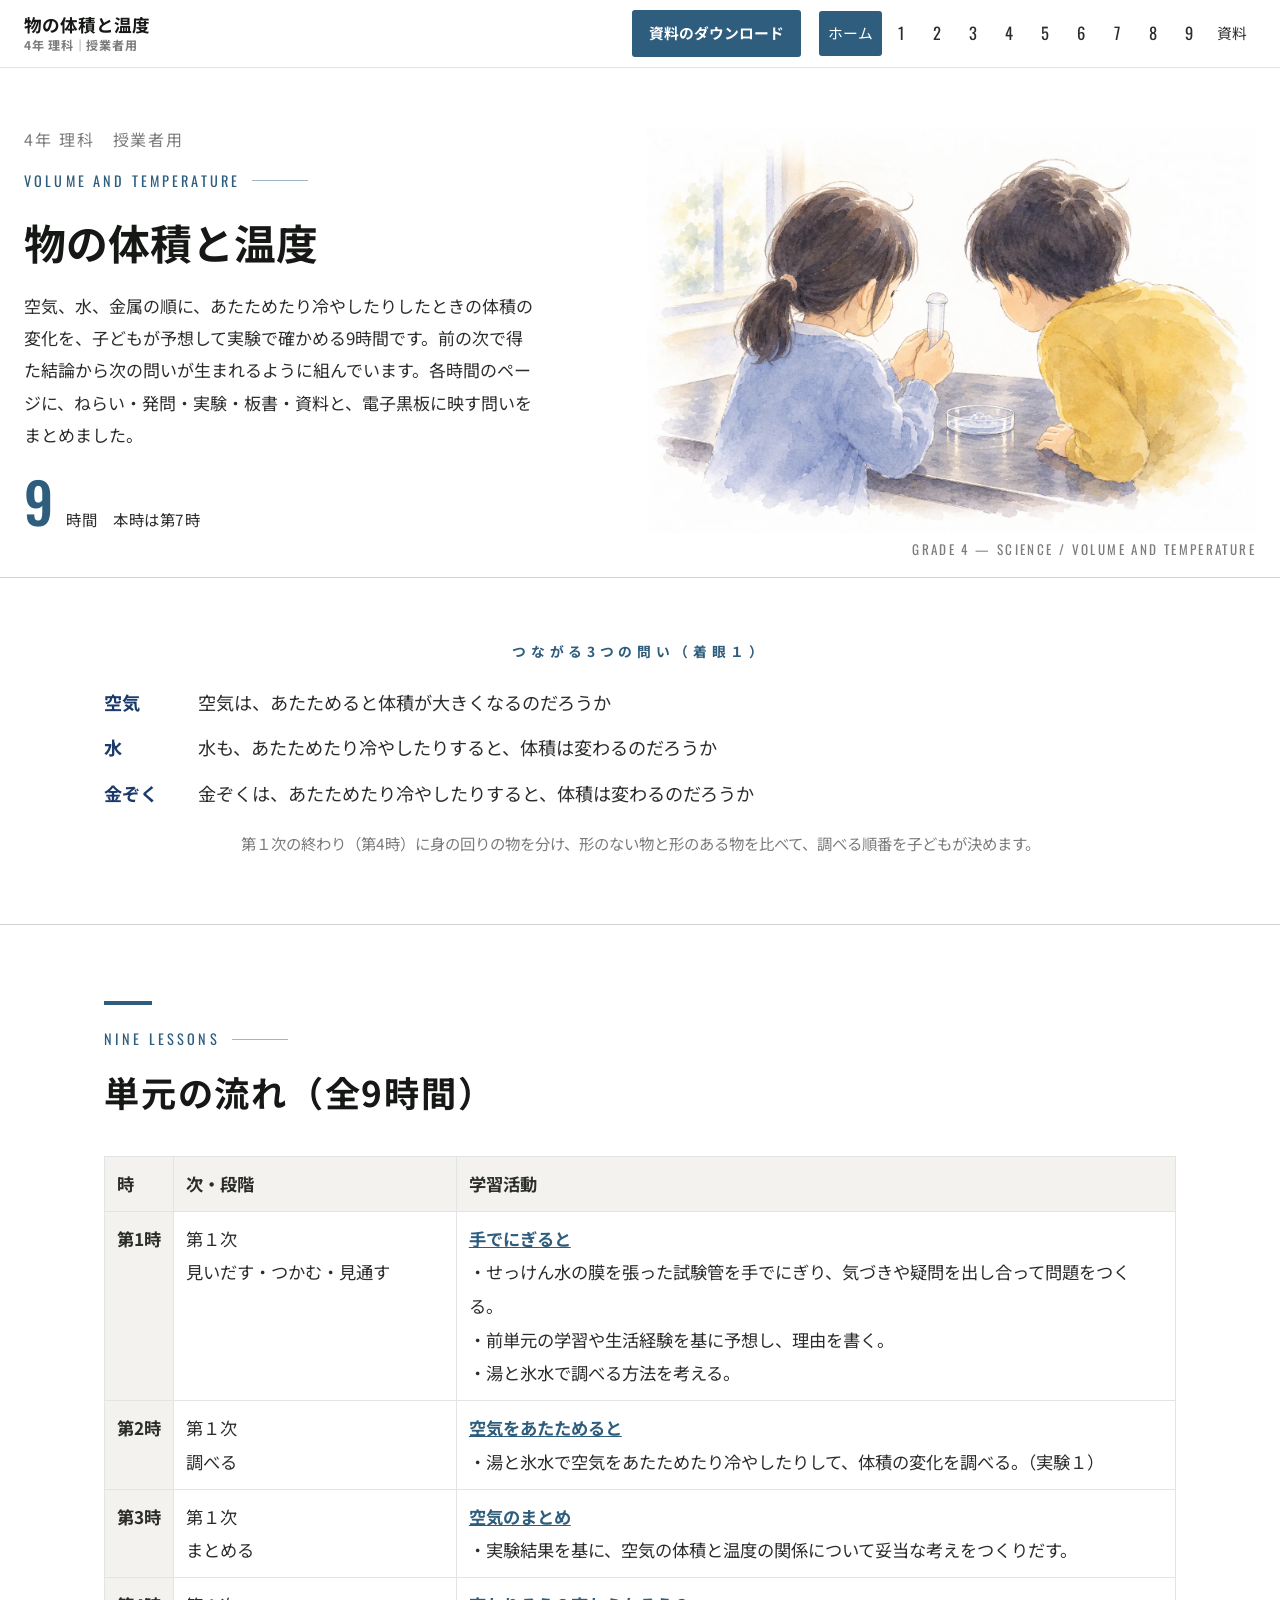
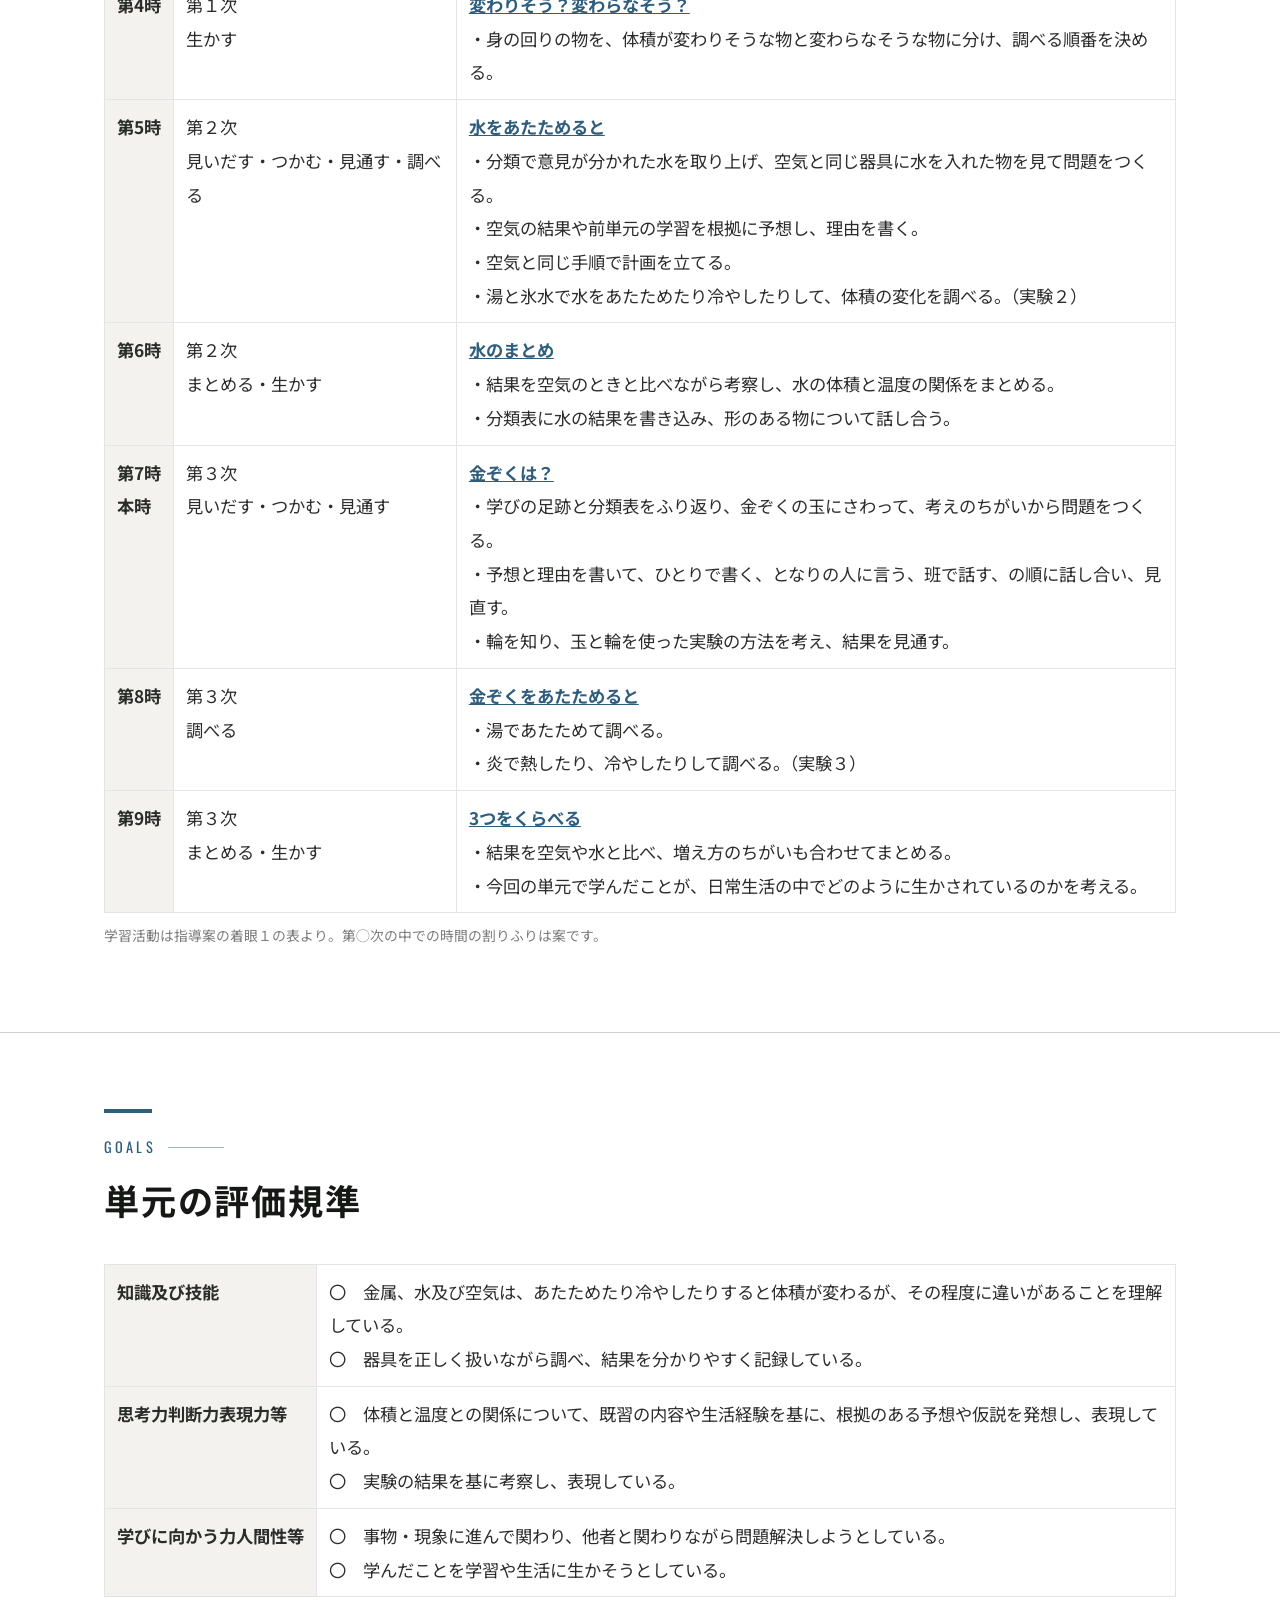
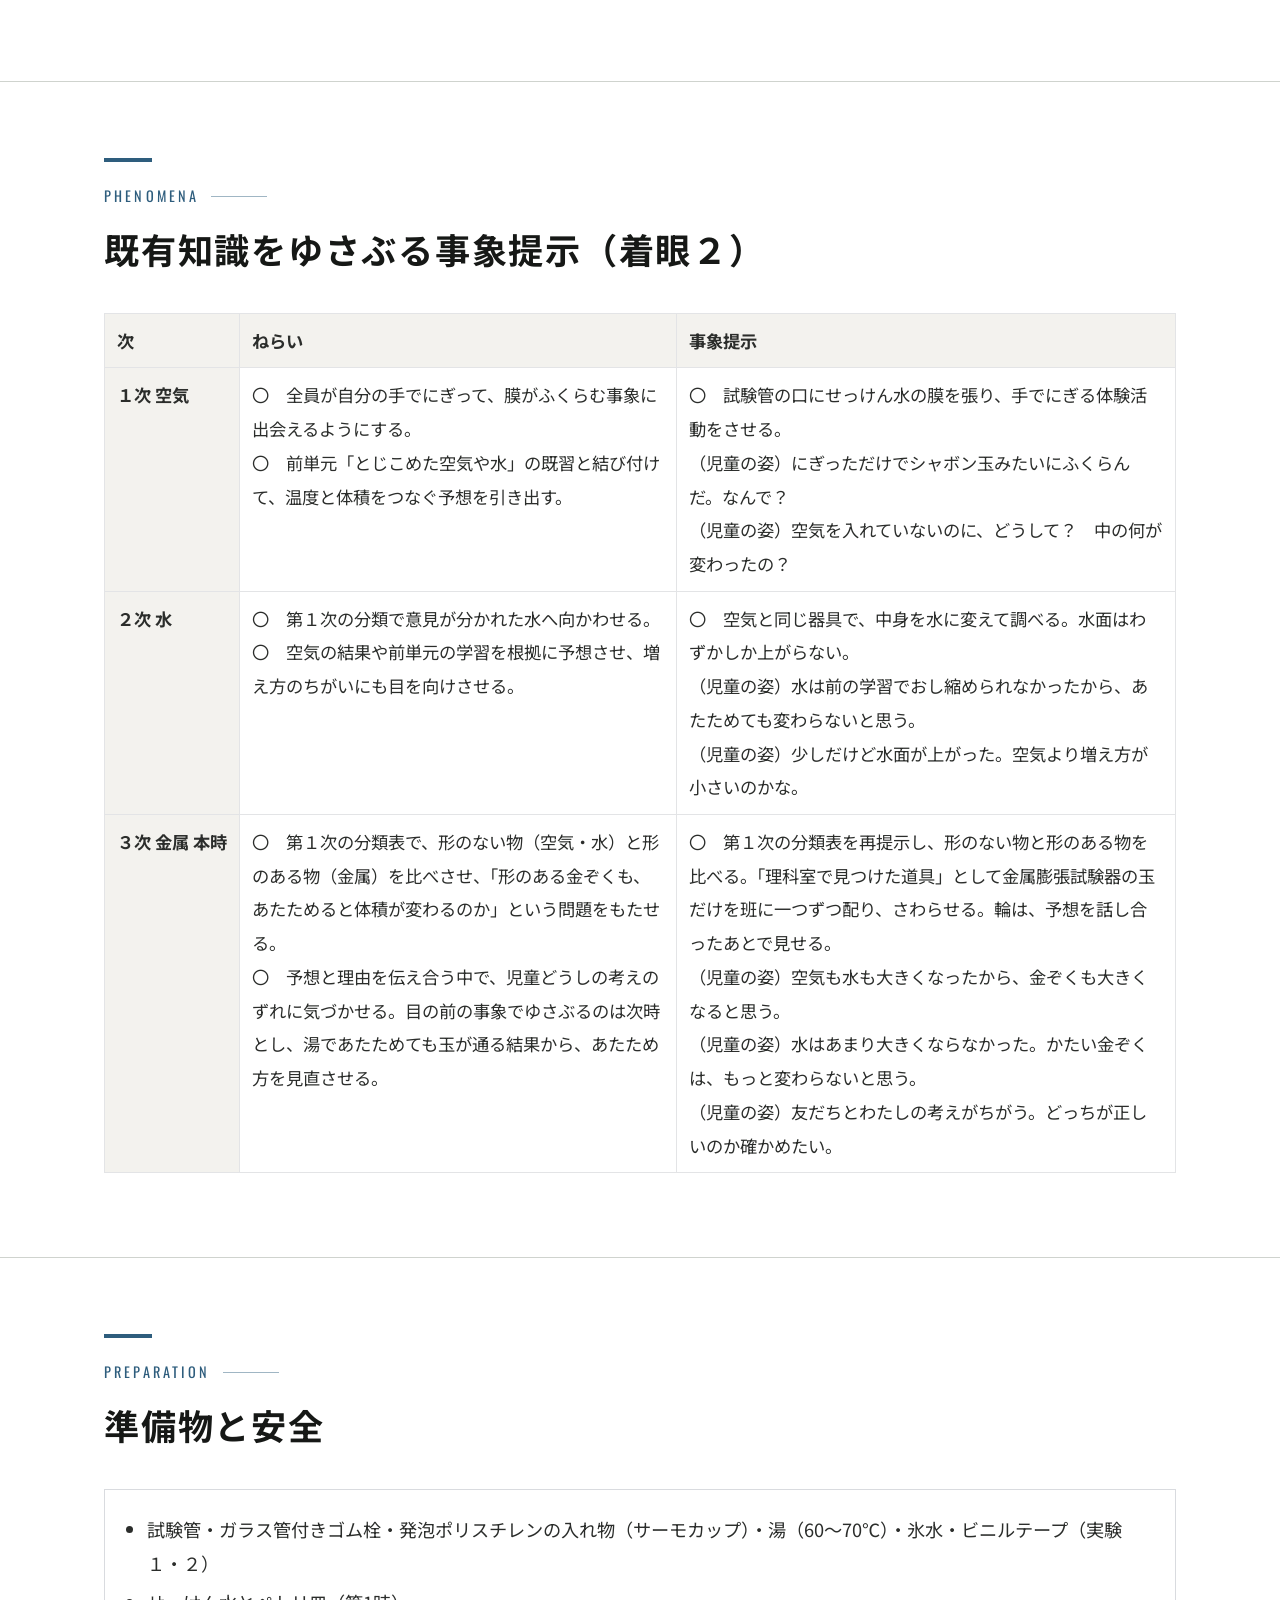
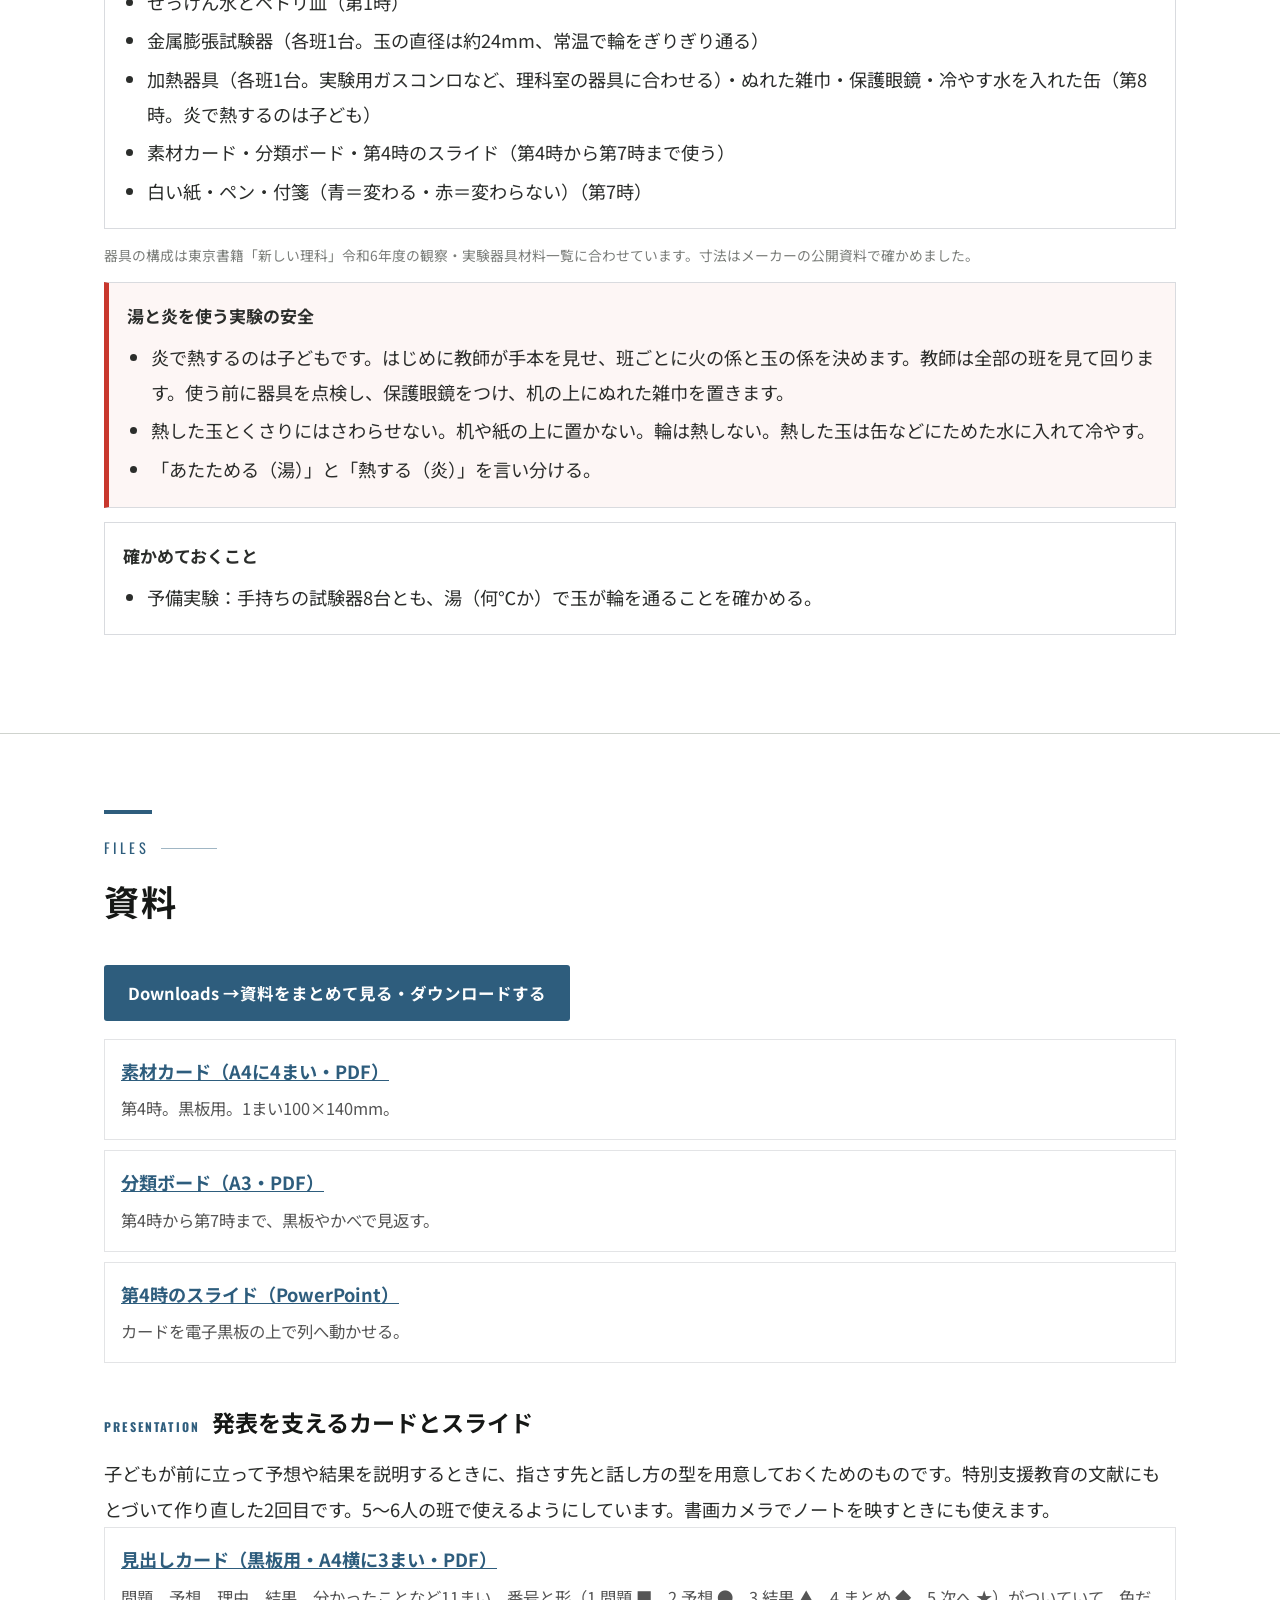
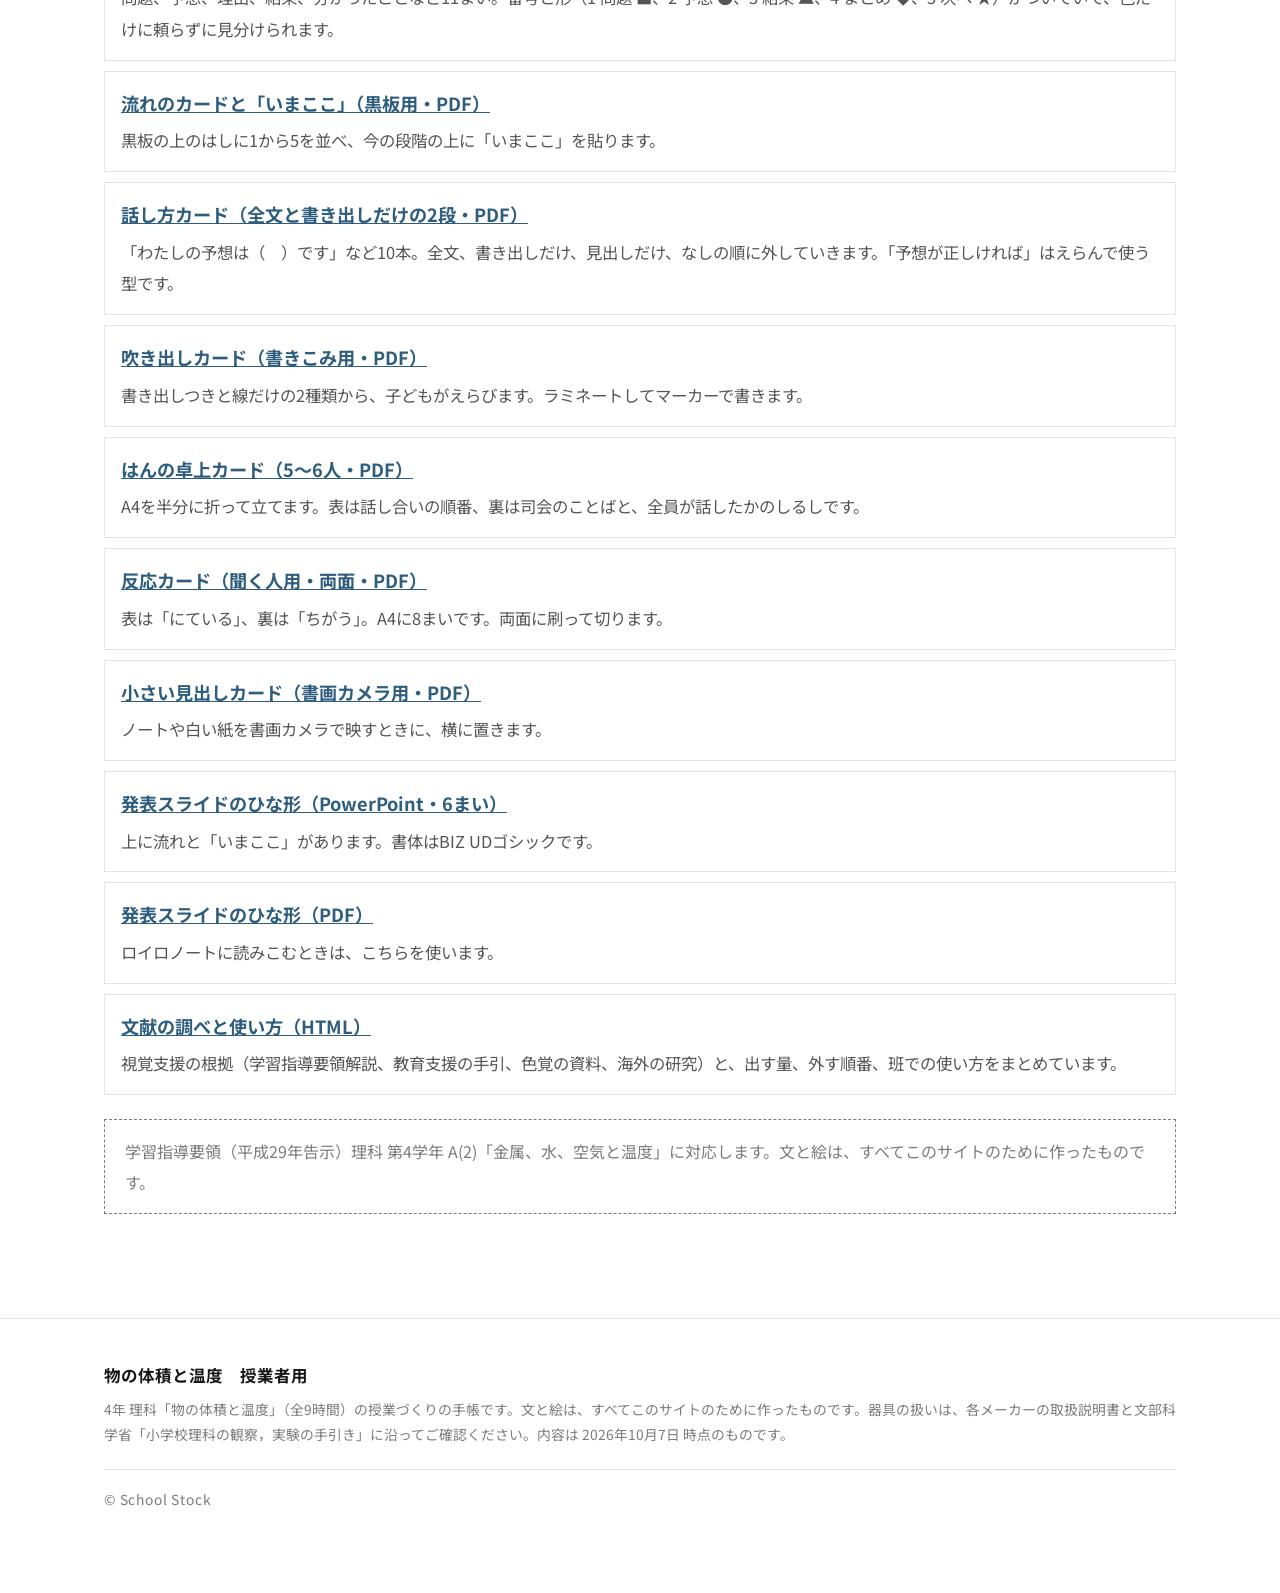
==== commit 9592115a: "第8時：炎で熱するのは子ども（班ごと）に決定。安全の手立てと板書を更新 Co-Authored-By: Claude Opus 5.5 <noreply@anthropic.com>" ====
--- a/index.html
+++ b/index.html
@@ -18,7 +18,7 @@
 <link rel="preconnect" href="https://fonts.googleapis.com">
 <link rel="preconnect" href="https://fonts.gstatic.com" crossorigin>
 <link href="https://fonts.googleapis.com/css2?family=Noto+Sans+JP:wght@400;500;700;900&family=Oswald:wght@400;500&display=swap" rel="stylesheet">
-<link rel="stylesheet" href="assets/site.css?v=20261007232726">
+<link rel="stylesheet" href="assets/site.css?v=20261008071355">
 </head>
 <body>
 <header class="site-header"><div class="header-inner">
@@ -38,7 +38,7 @@
 <section class="block" id="nagare"><div class="wrap"><div class="sec-head"><div class="sec-head-text"><p class="eyebrow">Nine lessons</p><h2 class="ja-phrase">単元の流れ（全9時間）</h2></div></div><div class="tblwrap"><table class="ltable"><tr><th>時</th><th>次・段階</th><th>学習活動</th></tr><tr><th>第1時</th><td>第１次<br>見いだす・つかむ・見通す</td><td><a href="h01.html">手でにぎると</a><br>・せっけん水の膜を張った試験管を手でにぎり、気づきや疑問を出し合って問題をつくる。<br>・前単元の学習や生活経験を基に予想し、理由を書く。<br>・湯と氷水で調べる方法を考える。</td></tr><tr><th>第2時</th><td>第１次<br>調べる</td><td><a href="h02.html">空気をあたためると</a><br>・湯と氷水で空気をあたためたり冷やしたりして、体積の変化を調べる。（実験１）</td></tr><tr><th>第3時</th><td>第１次<br>まとめる</td><td><a href="h03.html">空気のまとめ</a><br>・実験結果を基に、空気の体積と温度の関係について妥当な考えをつくりだす。</td></tr><tr><th>第4時</th><td>第１次<br>生かす</td><td><a href="h04.html">変わりそう？変わらなそう？</a><br>・身の回りの物を、体積が変わりそうな物と変わらなそうな物に分け、調べる順番を決める。</td></tr><tr><th>第5時</th><td>第２次<br>見いだす・つかむ・見通す・調べる</td><td><a href="h05.html">水をあたためると</a><br>・分類で意見が分かれた水を取り上げ、空気と同じ器具に水を入れた物を見て問題をつくる。<br>・空気の結果や前単元の学習を根拠に予想し、理由を書く。<br>・空気と同じ手順で計画を立てる。<br>・湯と氷水で水をあたためたり冷やしたりして、体積の変化を調べる。（実験２）</td></tr><tr><th>第6時</th><td>第２次<br>まとめる・生かす</td><td><a href="h06.html">水のまとめ</a><br>・結果を空気のときと比べながら考察し、水の体積と温度の関係をまとめる。<br>・分類表に水の結果を書き込み、形のある物について話し合う。</td></tr><tr><th>第7時<br><b>本時</b></th><td>第３次<br>見いだす・つかむ・見通す</td><td><a href="h07.html">金ぞくは？</a><br>・学びの足跡と分類表をふり返り、金ぞくの玉にさわって、考えのちがいから問題をつくる。<br>・予想と理由を書いて、ひとりで書く、となりの人に言う、班で話す、の順に話し合い、見直す。<br>・輪を知り、玉と輪を使った実験の方法を考え、結果を見通す。</td></tr><tr><th>第8時</th><td>第３次<br>調べる</td><td><a href="h08.html">金ぞくをあたためると</a><br>・湯であたためて調べる。<br>・炎で熱したり、冷やしたりして調べる。（実験３）</td></tr><tr><th>第9時</th><td>第３次<br>まとめる・生かす</td><td><a href="h09.html">3つをくらべる</a><br>・結果を空気や水と比べ、増え方のちがいも合わせてまとめる。<br>・今回の単元で学んだことが、日常生活の中でどのように生かされているのかを考える。</td></tr></table></div><p class="src">学習活動は指導案の着眼１の表より。第◯次の中での時間の割りふりは案です。</p></div></section>
 <section class="block" id="mokuhyo"><div class="wrap"><div class="sec-head"><div class="sec-head-text"><p class="eyebrow">Goals</p><h2 class="ja-phrase">単元の評価規準</h2></div></div><div class="tblwrap"><table class="ltable"><tr><th>知識及び技能</th><td>〇　金属、水及び空気は、あたためたり冷やしたりすると体積が変わるが、その程度に違いがあることを理解している。<br>〇　器具を正しく扱いながら調べ、結果を分かりやすく記録している。</td></tr><tr><th>思考力判断力表現力等</th><td>〇　体積と温度との関係について、既習の内容や生活経験を基に、根拠のある予想や仮説を発想し、表現している。<br>〇　実験の結果を基に考察し、表現している。</td></tr><tr><th>学びに向かう力人間性等</th><td>〇　事物・現象に進んで関わり、他者と関わりながら問題解決しようとしている。<br>〇　学んだことを学習や生活に生かそうとしている。</td></tr></table></div></div></section>
 <section class="block" id="jisho"><div class="wrap"><div class="sec-head"><div class="sec-head-text"><p class="eyebrow">Phenomena</p><h2 class="ja-phrase">既有知識をゆさぶる事象提示（着眼２）</h2></div></div><div class="tblwrap"><table class="ltable"><tr><th>次</th><th>ねらい</th><th>事象提示</th></tr><tr><th>１次 空気</th><td>〇　全員が自分の手でにぎって、膜がふくらむ事象に出会えるようにする。<br>〇　前単元「とじこめた空気や水」の既習と結び付けて、温度と体積をつなぐ予想を引き出す。</td><td>〇　試験管の口にせっけん水の膜を張り、手でにぎる体験活動をさせる。<br>（児童の姿）にぎっただけでシャボン玉みたいにふくらんだ。なんで？<br>（児童の姿）空気を入れていないのに、どうして？　中の何が変わったの？</td></tr><tr><th>２次 水</th><td>〇　第１次の分類で意見が分かれた水へ向かわせる。<br>〇　空気の結果や前単元の学習を根拠に予想させ、増え方のちがいにも目を向けさせる。</td><td>〇　空気と同じ器具で、中身を水に変えて調べる。水面はわずかしか上がらない。<br>（児童の姿）水は前の学習でおし縮められなかったから、あたためても変わらないと思う。<br>（児童の姿）少しだけど水面が上がった。空気より増え方が小さいのかな。</td></tr><tr><th>３次 金属 本時</th><td>〇　第１次の分類表で、形のない物（空気・水）と形のある物（金属）を比べさせ、「形のある金ぞくも、あたためると体積が変わるのか」という問題をもたせる。<br>〇　予想と理由を伝え合う中で、児童どうしの考えのずれに気づかせる。目の前の事象でゆさぶるのは次時とし、湯であたためても玉が通る結果から、あたため方を見直させる。</td><td>〇　第１次の分類表を再提示し、形のない物と形のある物を比べる。「理科室で見つけた道具」として金属膨張試験器の玉だけを班に一つずつ配り、さわらせる。輪は、予想を話し合ったあとで見せる。<br>（児童の姿）空気も水も大きくなったから、金ぞくも大きくなると思う。<br>（児童の姿）水はあまり大きくならなかった。かたい金ぞくは、もっと変わらないと思う。<br>（児童の姿）友だちとわたしの考えがちがう。どっちが正しいのか確かめたい。</td></tr></table></div></div></section>
-<section class="block" id="junbi"><div class="wrap"><div class="sec-head"><div class="sec-head-text"><p class="eyebrow">Preparation</p><h2 class="ja-phrase">準備物と安全</h2></div></div><div class="box"><ul class="tlist"><li>試験管・ガラス管付きゴム栓・発泡ポリスチレンの入れ物（サーモカップ）・湯（60〜70℃）・氷水・ビニルテープ（実験１・２）</li><li>せっけん水とペトリ皿（第1時）</li><li>金属膨張試験器（各班1台。玉の直径は約24mm、常温で輪をぎりぎり通る）</li><li>加熱器具（実験用ガスコンロなど。理科室の器具に合わせる）・ぬれた雑巾・保護眼鏡・冷やす水を入れた缶（第8時）</li><li>素材カード・分類ボード・第4時のスライド（第4時から第7時まで使う）</li><li>白い紙・ペン・付箋（青＝変わる・赤＝変わらない）（第7時）</li></ul></div><p class="src">器具の構成は東京書籍「新しい理科」令和6年度の観察・実験器具材料一覧に合わせています。寸法はメーカーの公開資料で確かめました。</p><div class="box warn2"><h3>湯と炎を使う実験の安全</h3><ul class="tlist"><li>湯や炎を使う実験は、教師がそばについて行う。机の上にぬれた雑巾を置く。</li><li>熱した玉とくさりにはさわらせない。机や紙の上に置かない。輪は熱しない。熱した玉は缶などにためた水に入れて冷やす。</li><li>「あたためる（湯）」と「熱する（炎）」を言い分ける。</li></ul></div><div class="box"><h3>確かめておくこと</h3><ul class="tlist"><li>予備実験：手持ちの試験器8台とも、湯（何℃か）で玉が輪を通ることを確かめる。</li><li>第8時に炎で熱するのは児童か教師か。</li><li>各時間の日にち（単元に入る日を決めてから入れる）。</li></ul></div></div></section>
+<section class="block" id="junbi"><div class="wrap"><div class="sec-head"><div class="sec-head-text"><p class="eyebrow">Preparation</p><h2 class="ja-phrase">準備物と安全</h2></div></div><div class="box"><ul class="tlist"><li>試験管・ガラス管付きゴム栓・発泡ポリスチレンの入れ物（サーモカップ）・湯（60〜70℃）・氷水・ビニルテープ（実験１・２）</li><li>せっけん水とペトリ皿（第1時）</li><li>金属膨張試験器（各班1台。玉の直径は約24mm、常温で輪をぎりぎり通る）</li><li>加熱器具（各班1台。実験用ガスコンロなど、理科室の器具に合わせる）・ぬれた雑巾・保護眼鏡・冷やす水を入れた缶（第8時。炎で熱するのは子ども）</li><li>素材カード・分類ボード・第4時のスライド（第4時から第7時まで使う）</li><li>白い紙・ペン・付箋（青＝変わる・赤＝変わらない）（第7時）</li></ul></div><p class="src">器具の構成は東京書籍「新しい理科」令和6年度の観察・実験器具材料一覧に合わせています。寸法はメーカーの公開資料で確かめました。</p><div class="box warn2"><h3>湯と炎を使う実験の安全</h3><ul class="tlist"><li>炎で熱するのは子どもです。はじめに教師が手本を見せ、班ごとに火の係と玉の係を決めます。教師は全部の班を見て回ります。使う前に器具を点検し、保護眼鏡をつけ、机の上にぬれた雑巾を置きます。</li><li>熱した玉とくさりにはさわらせない。机や紙の上に置かない。輪は熱しない。熱した玉は缶などにためた水に入れて冷やす。</li><li>「あたためる（湯）」と「熱する（炎）」を言い分ける。</li></ul></div><div class="box"><h3>確かめておくこと</h3><ul class="tlist"><li>予備実験：手持ちの試験器8台とも、湯（何℃か）で玉が輪を通ることを確かめる。</li></ul></div></div></section>
 <section class="block" id="files"><div class="wrap"><div class="sec-head"><div class="sec-head-text"><p class="eyebrow">Files</p><h2 class="ja-phrase">資料</h2></div></div><p style="margin:0 0 18px"><a class="btn-main" href="shiryo.html"><span><span class="lbl">Downloads →</span>資料をまとめて見る・ダウンロードする</span></a></p><ul class="files"><li><a href="assets/files/sozai_cards.pdf" download>素材カード（A4に4まい・PDF）</a><p>第4時。黒板用。1まい100×140mm。</p></li><li><a href="assets/files/bunrui_board_a3.pdf" download>分類ボード（A3・PDF）</a><p>第4時から第7時まで、黒板やかべで見返す。</p></li><li><a href="assets/files/slide_dai4ji.pptx" download>第4時のスライド（PowerPoint）</a><p>カードを電子黒板の上で列へ動かせる。</p></li></ul><h3 class="sub"><span class="en">Presentation</span>発表を支えるカードとスライド</h3><p>子どもが前に立って予想や結果を説明するときに、指さす先と話し方の型を用意しておくためのものです。特別支援教育の文献にもとづいて作り直した2回目です。5〜6人の班で使えるようにしています。書画カメラでノートを映すときにも使えます。</p><ul class="files"><li><a href="assets/files/happyo_midashi_cards.pdf" download>見出しカード（黒板用・A4横に3まい・PDF）</a><p>問題、予想、理由、結果、分かったことなど11まい。番号と形（1 問題 ■、2 予想 ●、3 結果 ▲、4 まとめ ◆、5 次へ ★）がついていて、色だけに頼らずに見分けられます。</p></li><li><a href="assets/files/happyo_nagare_cards.pdf" download>流れのカードと「いまここ」（黒板用・PDF）</a><p>黒板の上のはしに1から5を並べ、今の段階の上に「いまここ」を貼ります。</p></li><li><a href="assets/files/happyo_hanashikata_cards.pdf" download>話し方カード（全文と書き出しだけの2段・PDF）</a><p>「わたしの予想は（　）です」など10本。全文、書き出しだけ、見出しだけ、なしの順に外していきます。「予想が正しければ」はえらんで使う型です。</p></li><li><a href="assets/files/happyo_fukidashi_cards.pdf" download>吹き出しカード（書きこみ用・PDF）</a><p>書き出しつきと線だけの2種類から、子どもがえらびます。ラミネートしてマーカーで書きます。</p></li><li><a href="assets/files/happyo_takujo_cards.pdf" download>はんの卓上カード（5〜6人・PDF）</a><p>A4を半分に折って立てます。表は話し合いの順番、裏は司会のことばと、全員が話したかのしるしです。</p></li><li><a href="assets/files/happyo_hannou_cards.pdf" download>反応カード（聞く人用・両面・PDF）</a><p>表は「にている」、裏は「ちがう」。A4に8まいです。両面に刷って切ります。</p></li><li><a href="assets/files/happyo_mini_cards.pdf" download>小さい見出しカード（書画カメラ用・PDF）</a><p>ノートや白い紙を書画カメラで映すときに、横に置きます。</p></li><li><a href="assets/files/happyo_slide_template.pptx" download>発表スライドのひな形（PowerPoint・6まい）</a><p>上に流れと「いまここ」があります。書体はBIZ UDゴシックです。</p></li><li><a href="assets/files/happyo_slide_template.pdf" download>発表スライドのひな形（PDF）</a><p>ロイロノートに読みこむときは、こちらを使います。</p></li><li><a href="assets/files/happyo_bunken.html" download>文献の調べと使い方（HTML）</a><p>視覚支援の根拠（学習指導要領解説、教育支援の手引、色覚の資料、海外の研究）と、出す量、外す順番、班での使い方をまとめています。</p></li></ul><div class="note" style="margin-top:24px">学習指導要領（平成29年告示）理科 第4学年 A(2)「金属、水、空気と温度」に対応します。文と絵は、すべてこのサイトのために作ったものです。</div></div></section>
 <footer class="site-footer"><div class="wrap">
 <p class="f-name">物の体積と温度　授業者用</p>
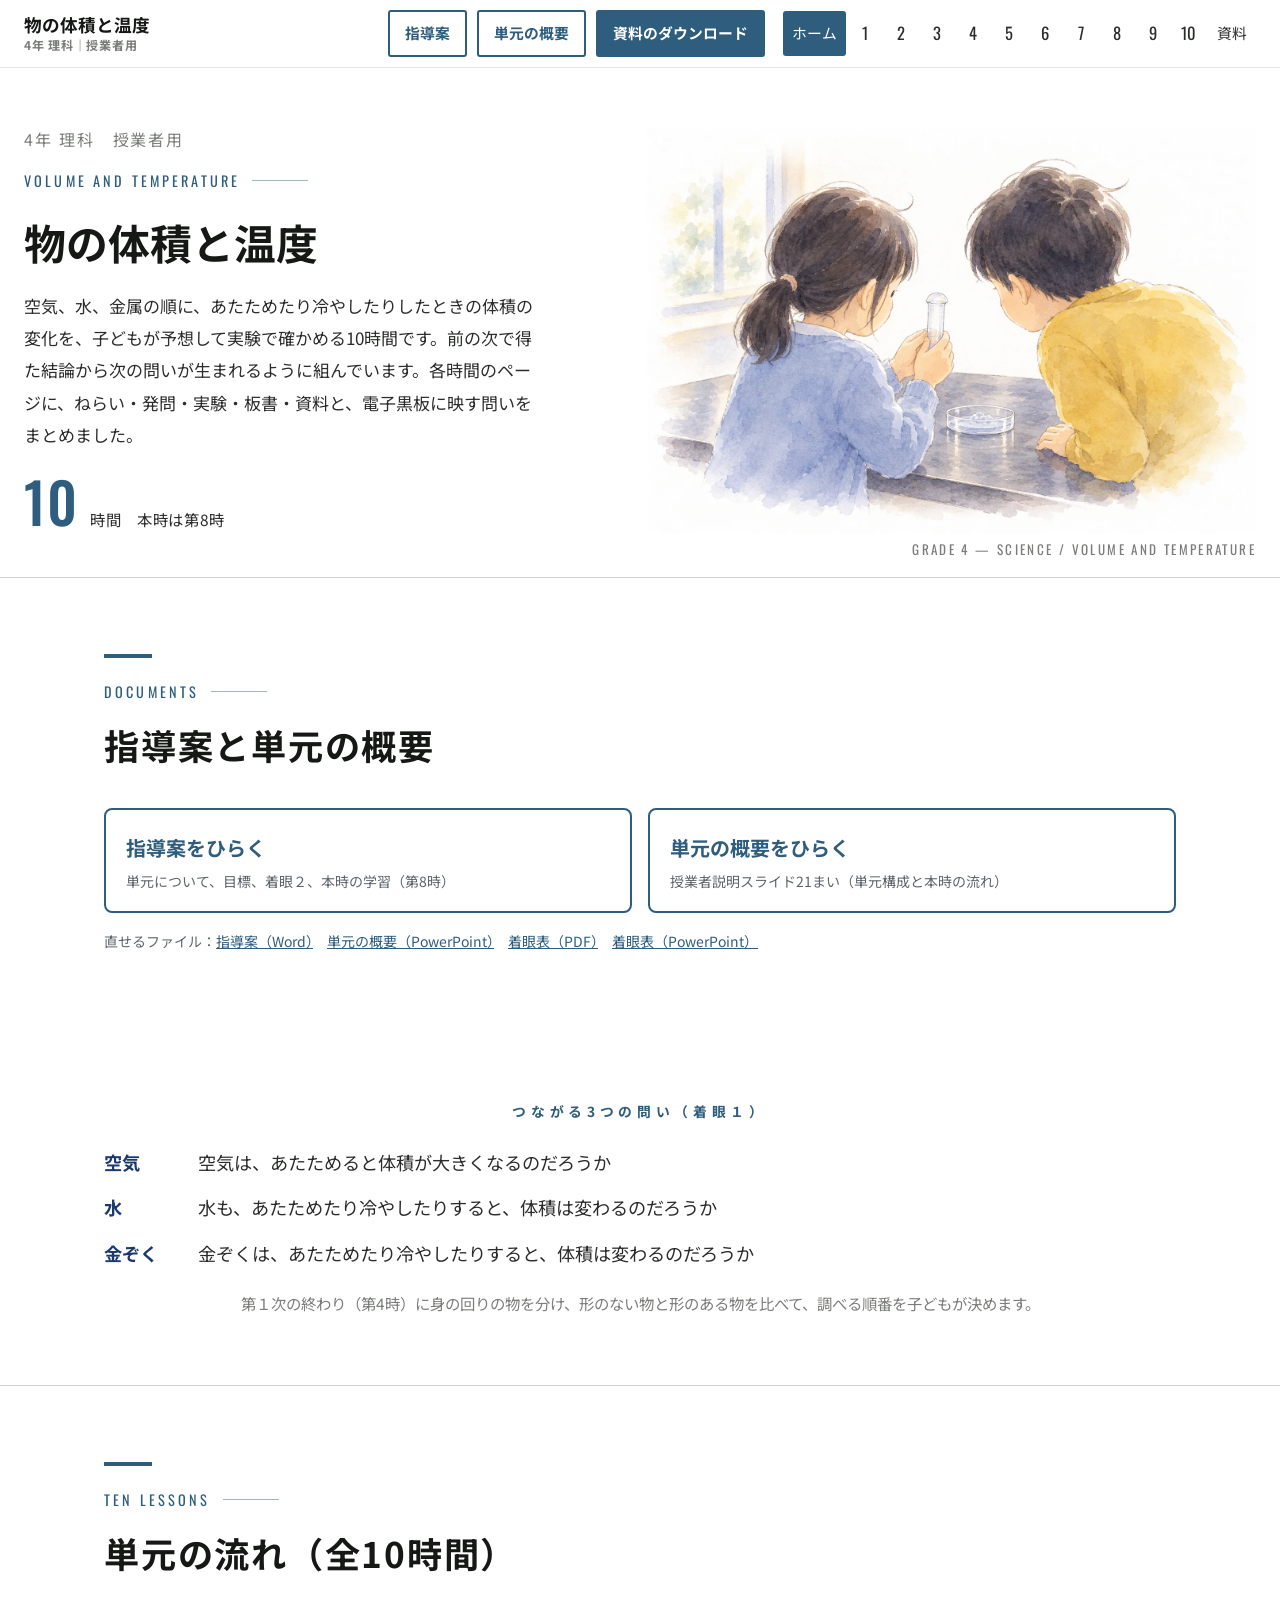
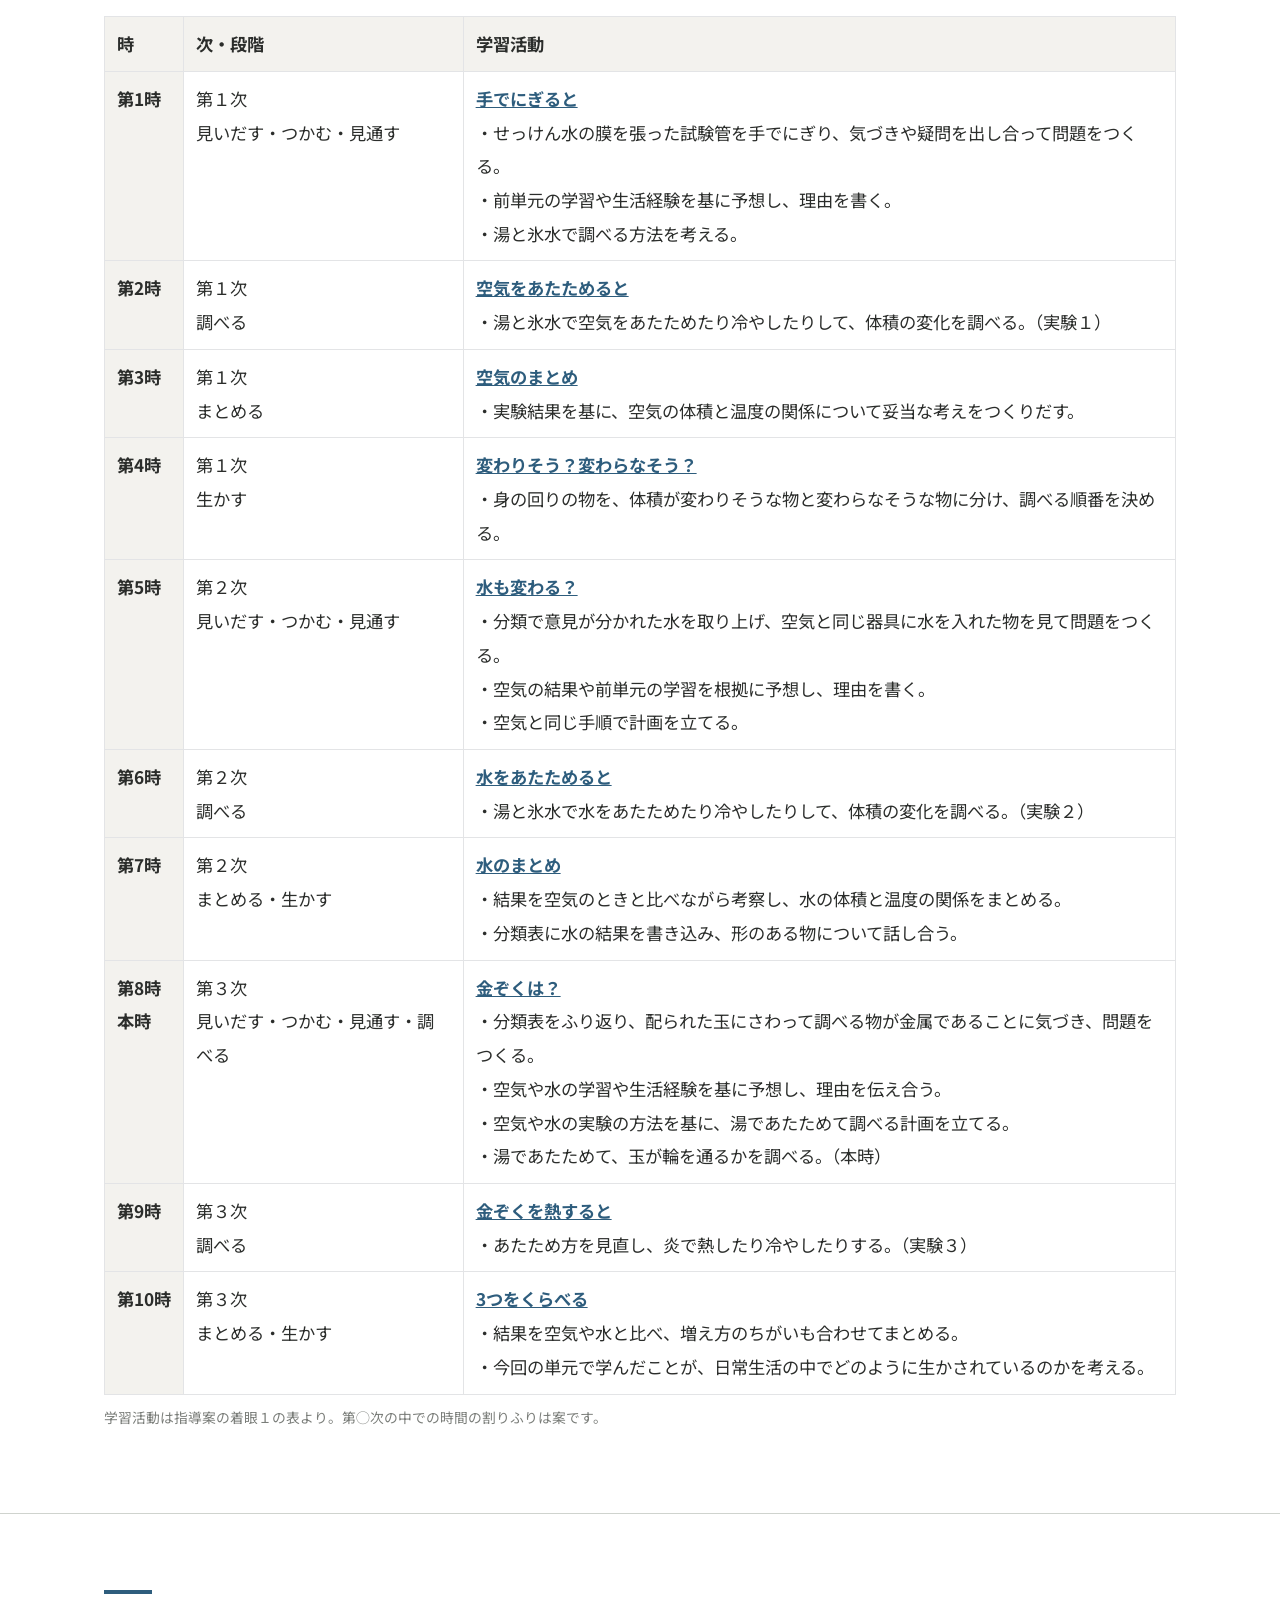
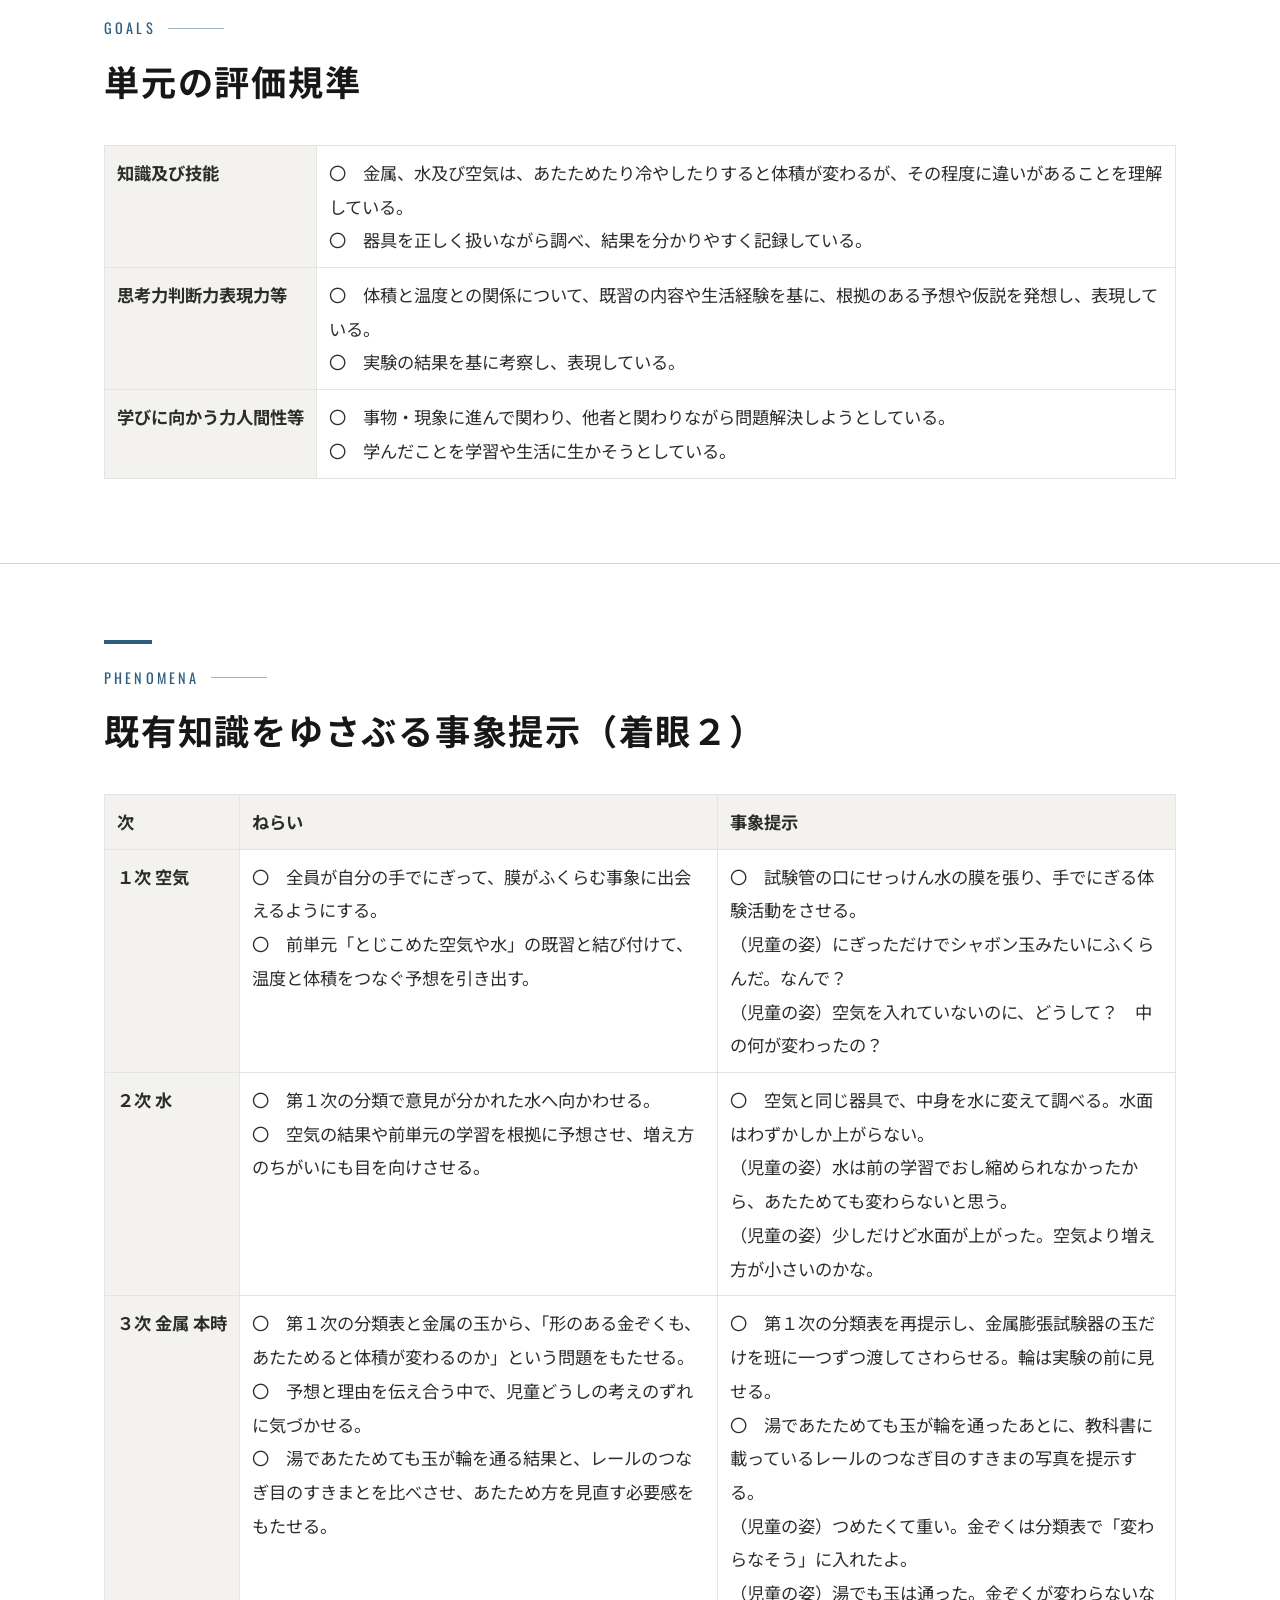
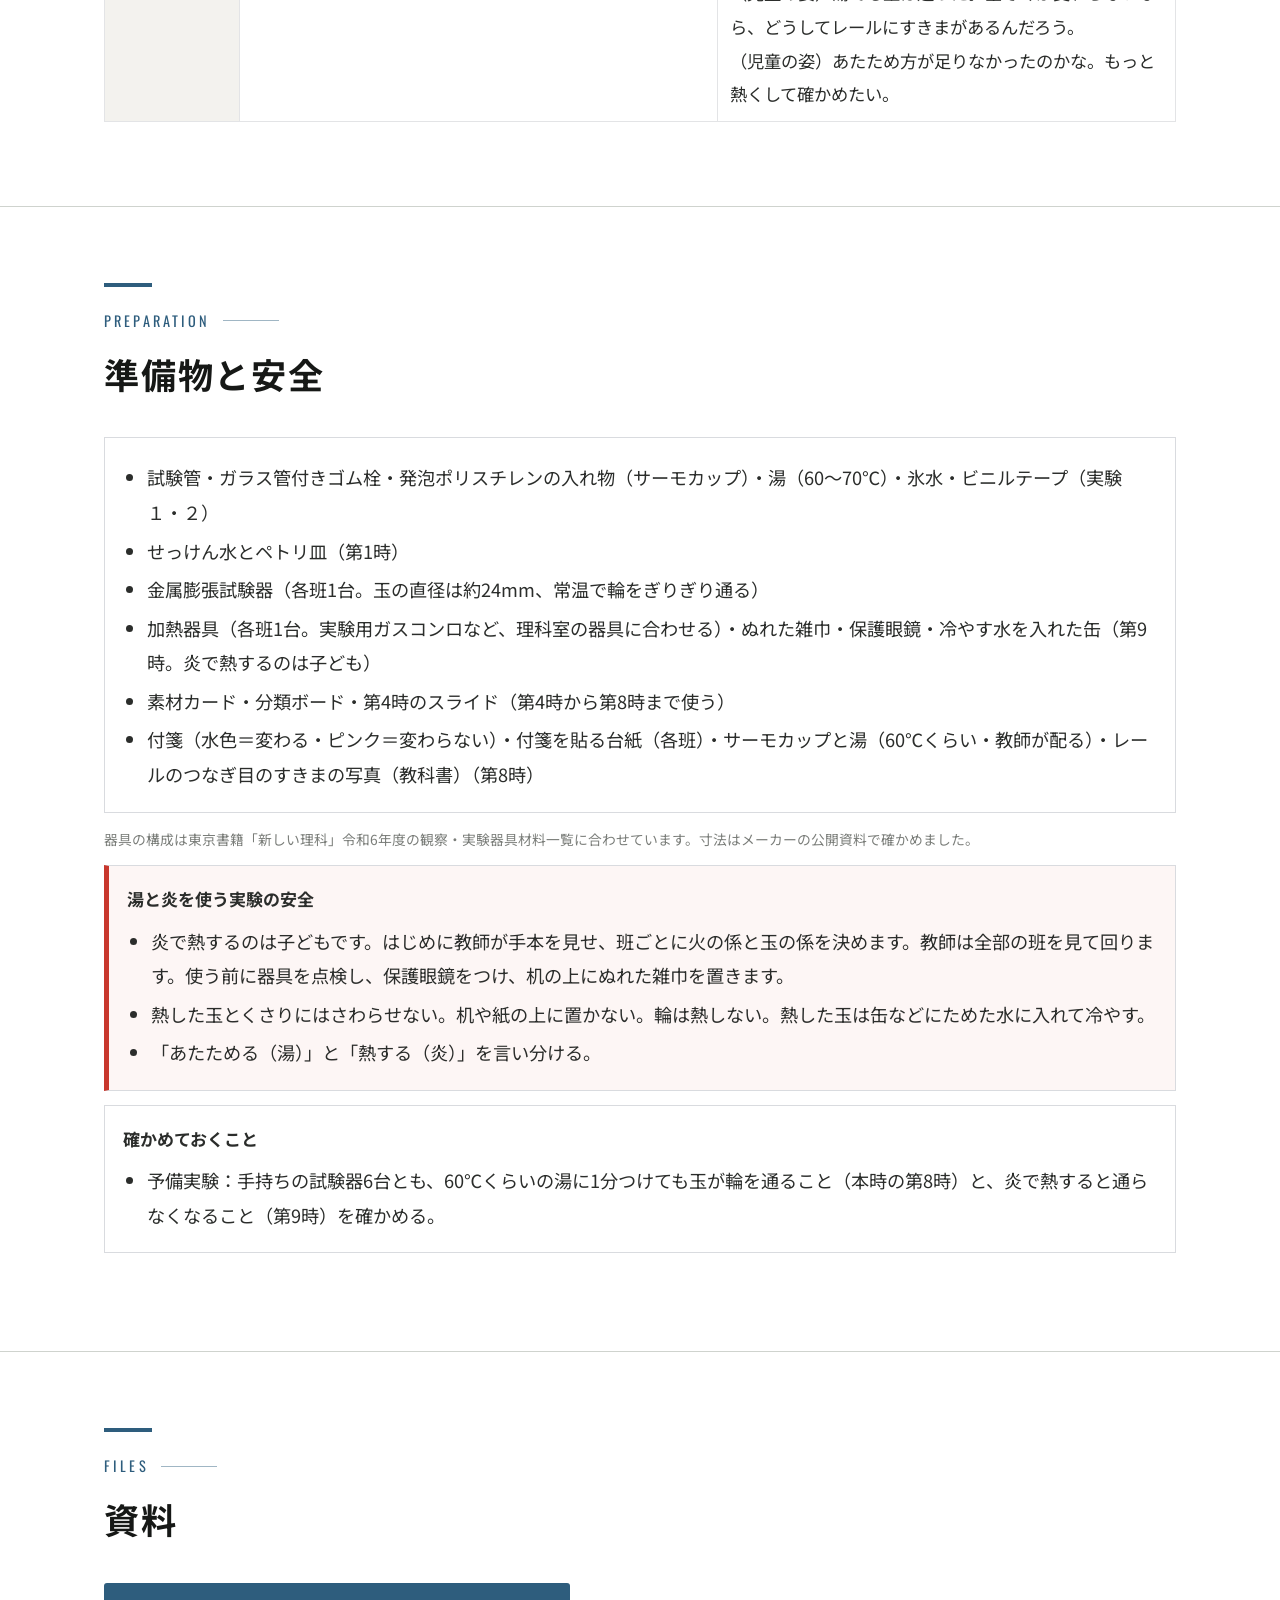
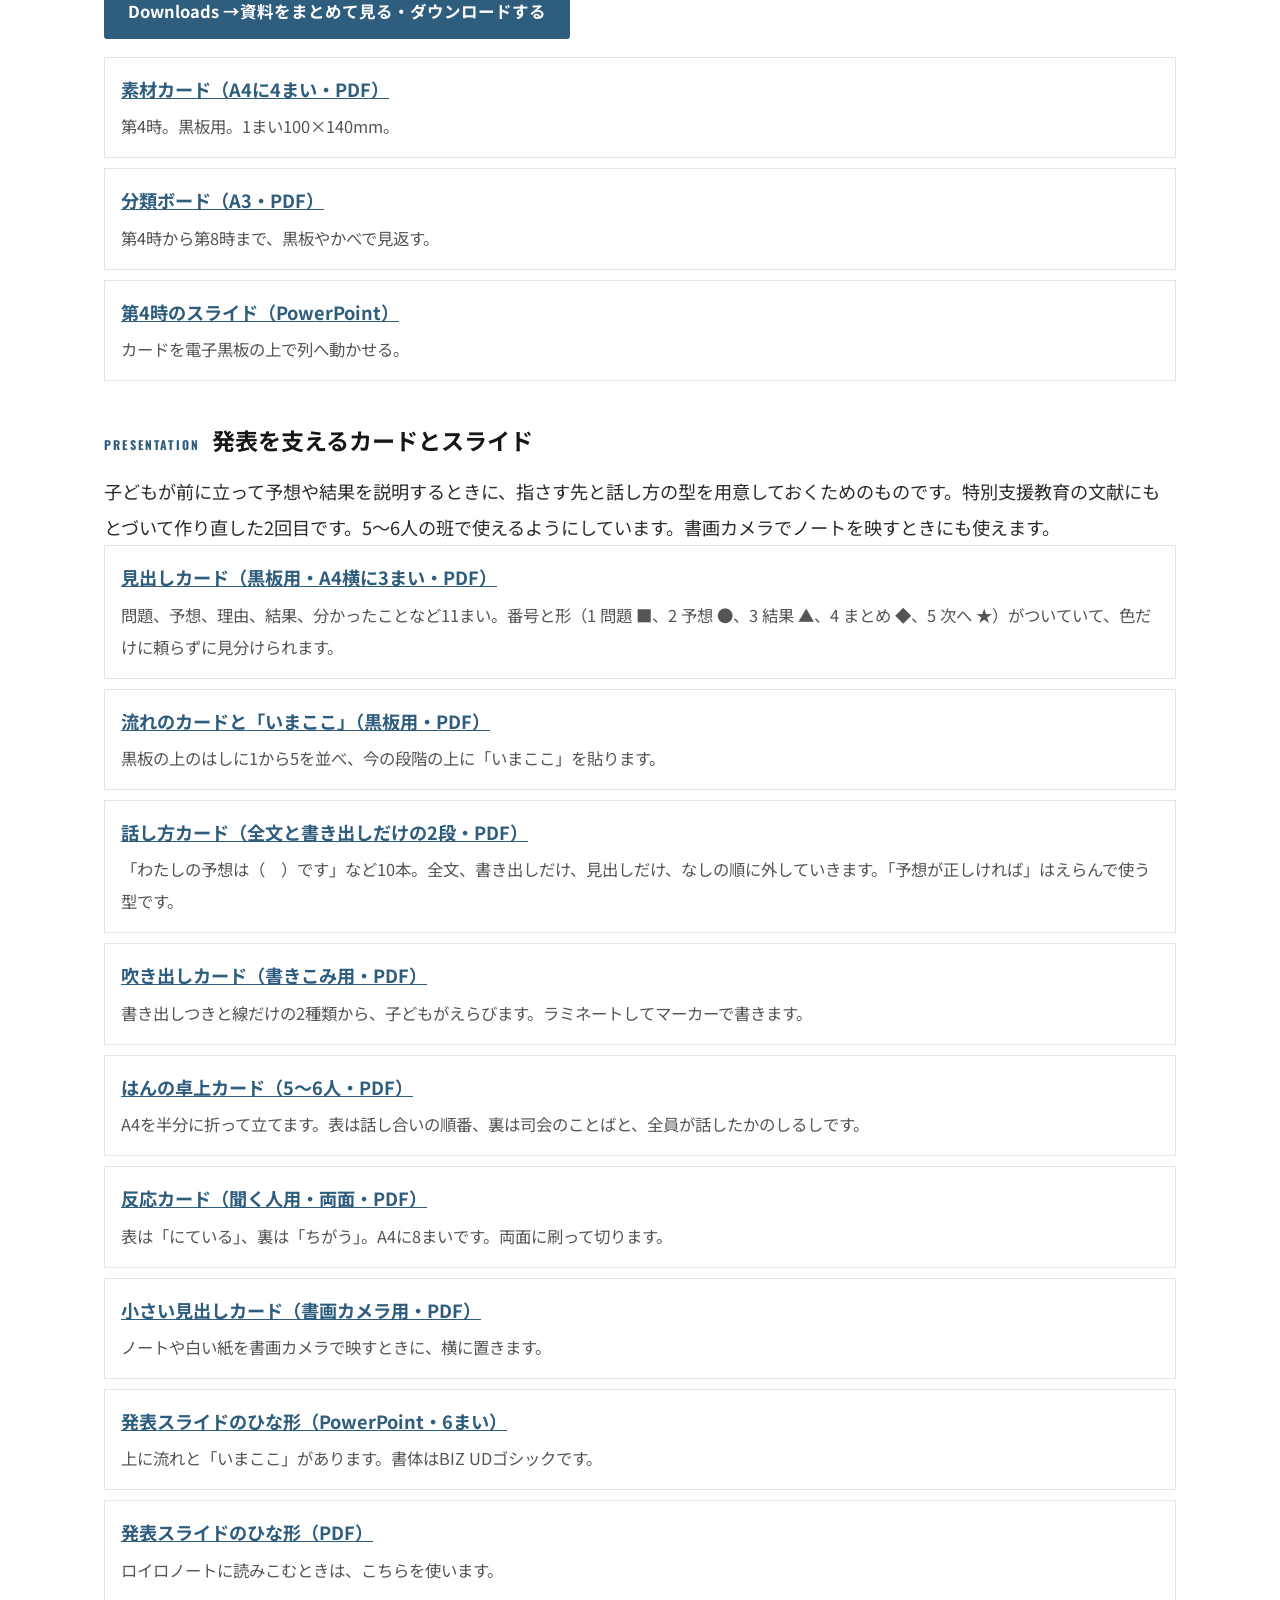
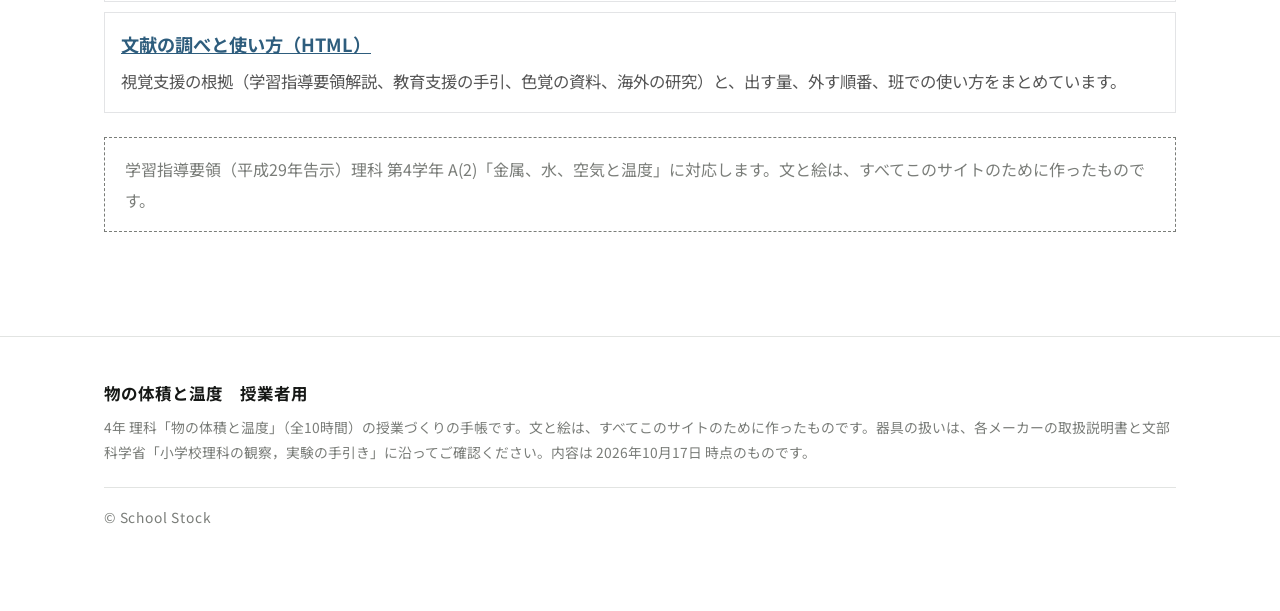
==== commit 2e64293a: "全10時間（本時8/10）に組み直し。各時間を板書・ノート・主眼・評価規準・活動の表・学びの足あとの順に。指導案・着眼表・授業用スライド・掲示物・説明スライド・単元の想定をダウンロードに追加 Co-A" ====
--- a/index.html
+++ b/index.html
@@ -4,45 +4,46 @@
 <meta charset="UTF-8">
 <meta name="viewport" content="width=device-width, initial-scale=1.0">
 <title>物の体積と温度｜4年 理科 授業者用</title>
-<meta name="description" content="小学4年 理科「物の体積と温度」（全9時間）の授業者用サイト。各時間のねらい・発問・実験・板書・資料と、電子黒板に映す問い。">
+<meta name="description" content="小学4年 理科「物の体積と温度」（全10時間）の授業者用サイト。各時間のねらい・発問・実験・板書・資料と、電子黒板に映す問い。">
 <meta name="robots" content="noindex">
 <link rel="canonical" href="https://a-tozak.github.io/taiseki-to-ondo/">
 <meta property="og:type" content="website">
 <meta property="og:locale" content="ja_JP">
 <meta property="og:site_name" content="物の体積と温度　授業者用">
 <meta property="og:title" content="物の体積と温度｜4年 理科 授業者用">
-<meta property="og:description" content="小学4年 理科「物の体積と温度」（全9時間）の授業者用サイト。各時間のねらい・発問・実験・板書・資料と、電子黒板に映す問い。">
+<meta property="og:description" content="小学4年 理科「物の体積と温度」（全10時間）の授業者用サイト。各時間のねらい・発問・実験・板書・資料と、電子黒板に映す問い。">
 <meta property="og:url" content="https://a-tozak.github.io/taiseki-to-ondo/">
 <meta property="og:image" content="https://a-tozak.github.io/taiseki-to-ondo/assets/og.png">
 <meta name="twitter:card" content="summary_large_image">
 <link rel="preconnect" href="https://fonts.googleapis.com">
 <link rel="preconnect" href="https://fonts.gstatic.com" crossorigin>
 <link href="https://fonts.googleapis.com/css2?family=Noto+Sans+JP:wght@400;500;700;900&family=Oswald:wght@400;500&display=swap" rel="stylesheet">
-<link rel="stylesheet" href="assets/site.css?v=20261008071355">
+<link rel="stylesheet" href="assets/site.css?v=20261017215404">
 </head>
 <body>
 <header class="site-header"><div class="header-inner">
 <a class="brand" href="index.html"><span class="brand-main">物の体積と温度</span><small>4年 理科｜授業者用</small></a>
-<div class="header-right"><a class="head-dl" href="shiryo.html"><span class="dl-long">資料のダウンロード</span><span class="dl-short">資料</span></a><button class="nav-toggle" aria-label="メニュー" aria-expanded="false">メニュー</button></div>
-<nav class="gnav"><ul><li><a href="index.html" aria-current="page">ホーム</a></li><li><a href="h01.html" class="num">1</a></li><li><a href="h02.html" class="num">2</a></li><li><a href="h03.html" class="num">3</a></li><li><a href="h04.html" class="num">4</a></li><li><a href="h05.html" class="num">5</a></li><li><a href="h06.html" class="num">6</a></li><li><a href="h07.html" class="num">7</a></li><li><a href="h08.html" class="num">8</a></li><li><a href="h09.html" class="num">9</a></li><li><a href="shiryo.html">資料</a></li></ul></nav>
+<div class="header-right"><a class="head-dl head-doc" href="assets/files/shidoan.pdf" target="_blank" rel="noopener">指導案</a><a class="head-dl head-doc" href="assets/files/jugyosha_slide.pdf" target="_blank" rel="noopener"><span class="dl-long">単元の概要</span><span class="dl-short">概要</span></a><a class="head-dl" href="shiryo.html"><span class="dl-long">資料のダウンロード</span><span class="dl-short">資料</span></a><button class="nav-toggle" aria-label="メニュー" aria-expanded="false">メニュー</button></div>
+<nav class="gnav"><ul><li><a href="index.html" aria-current="page">ホーム</a></li><li><a href="h01.html" class="num">1</a></li><li><a href="h02.html" class="num">2</a></li><li><a href="h03.html" class="num">3</a></li><li><a href="h04.html" class="num">4</a></li><li><a href="h05.html" class="num">5</a></li><li><a href="h06.html" class="num">6</a></li><li><a href="h07.html" class="num">7</a></li><li><a href="h08.html" class="num">8</a></li><li><a href="h09.html" class="num">9</a></li><li><a href="h10.html" class="num">10</a></li><li><a href="shiryo.html">資料</a></li></ul></nav>
 </div></header>
 <div class="hero"><div class="hero-inner">
 <div class="hero-text"><p class="hero-era">4年 理科　授業者用</p><p class="eyebrow">Volume and temperature</p>
 <h1 class="ja-phrase">物の体積と温度</h1>
-<p class="lede">空気、水、金属の順に、あたためたり冷やしたりしたときの体積の変化を、子どもが予想して実験で確かめる9時間です。前の次で得た結論から次の問いが生まれるように組んでいます。各時間のページに、ねらい・発問・実験・板書・資料と、電子黒板に映す問いをまとめました。</p>
-<p class="hero-day"><b>9</b><span>時間　本時は第7時</span></p></div>
+<p class="lede">空気、水、金属の順に、あたためたり冷やしたりしたときの体積の変化を、子どもが予想して実験で確かめる10時間です。前の次で得た結論から次の問いが生まれるように組んでいます。各時間のページに、ねらい・発問・実験・板書・資料と、電子黒板に映す問いをまとめました。</p>
+<p class="hero-day"><b>10</b><span>時間　本時は第8時</span></p></div>
 <div class="hero-art"><img src="assets/img/wc_top.webp" alt="理科室で試験管をにぎってせっけん水のまくを見ている二人の子どもの水彩"></div>
 <p class="hero-en">Grade 4 — Science / Volume and temperature</p>
 </div></div>
+<section class="block" id="docs"><div class="wrap"><div class="sec-head"><div class="sec-head-text"><p class="eyebrow">Documents</p><h2 class="ja-phrase">指導案と単元の概要</h2></div></div><div class="docbtns"><a class="big" href="assets/files/shidoan.pdf" target="_blank" rel="noopener"><b>指導案をひらく</b><span>単元について、目標、着眼２、本時の学習（第8時）</span></a><a class="big" href="assets/files/jugyosha_slide.pdf" target="_blank" rel="noopener"><b>単元の概要をひらく</b><span>授業者説明スライド21まい（単元構成と本時の流れ）</span></a></div><p class="docsub">直せるファイル：<a href="assets/files/shidoan.docx" download>指導案（Word）</a>　<a href="assets/files/jugyosha_slide.pptx" download>単元の概要（PowerPoint）</a>　<a href="assets/files/chakugan.pdf" target="_blank" rel="noopener">着眼表（PDF）</a>　<a href="assets/files/chakugan.pptx" download>着眼表（PowerPoint）</a></p></div></section>
 <section class="theme-band"><div class="wrap"><p class="tb-label">つながる3つの問い（着眼１）</p><ul class="toi3"><li><span class=who>空気</span><span>空気は、あたためると体積が大きくなるのだろうか</span></li><li><span class=who>水</span><span>水も、あたためたり冷やしたりすると、体積は変わるのだろうか</span></li><li><span class=who>金ぞく</span><span>金ぞくは、あたためたり冷やしたりすると、体積は変わるのだろうか</span></li></ul><p class="tb-sub">第１次の終わり（第4時）に身の回りの物を分け、形のない物と形のある物を比べて、調べる順番を子どもが決めます。</p></div></section>
-<section class="block" id="nagare"><div class="wrap"><div class="sec-head"><div class="sec-head-text"><p class="eyebrow">Nine lessons</p><h2 class="ja-phrase">単元の流れ（全9時間）</h2></div></div><div class="tblwrap"><table class="ltable"><tr><th>時</th><th>次・段階</th><th>学習活動</th></tr><tr><th>第1時</th><td>第１次<br>見いだす・つかむ・見通す</td><td><a href="h01.html">手でにぎると</a><br>・せっけん水の膜を張った試験管を手でにぎり、気づきや疑問を出し合って問題をつくる。<br>・前単元の学習や生活経験を基に予想し、理由を書く。<br>・湯と氷水で調べる方法を考える。</td></tr><tr><th>第2時</th><td>第１次<br>調べる</td><td><a href="h02.html">空気をあたためると</a><br>・湯と氷水で空気をあたためたり冷やしたりして、体積の変化を調べる。（実験１）</td></tr><tr><th>第3時</th><td>第１次<br>まとめる</td><td><a href="h03.html">空気のまとめ</a><br>・実験結果を基に、空気の体積と温度の関係について妥当な考えをつくりだす。</td></tr><tr><th>第4時</th><td>第１次<br>生かす</td><td><a href="h04.html">変わりそう？変わらなそう？</a><br>・身の回りの物を、体積が変わりそうな物と変わらなそうな物に分け、調べる順番を決める。</td></tr><tr><th>第5時</th><td>第２次<br>見いだす・つかむ・見通す・調べる</td><td><a href="h05.html">水をあたためると</a><br>・分類で意見が分かれた水を取り上げ、空気と同じ器具に水を入れた物を見て問題をつくる。<br>・空気の結果や前単元の学習を根拠に予想し、理由を書く。<br>・空気と同じ手順で計画を立てる。<br>・湯と氷水で水をあたためたり冷やしたりして、体積の変化を調べる。（実験２）</td></tr><tr><th>第6時</th><td>第２次<br>まとめる・生かす</td><td><a href="h06.html">水のまとめ</a><br>・結果を空気のときと比べながら考察し、水の体積と温度の関係をまとめる。<br>・分類表に水の結果を書き込み、形のある物について話し合う。</td></tr><tr><th>第7時<br><b>本時</b></th><td>第３次<br>見いだす・つかむ・見通す</td><td><a href="h07.html">金ぞくは？</a><br>・学びの足跡と分類表をふり返り、金ぞくの玉にさわって、考えのちがいから問題をつくる。<br>・予想と理由を書いて、ひとりで書く、となりの人に言う、班で話す、の順に話し合い、見直す。<br>・輪を知り、玉と輪を使った実験の方法を考え、結果を見通す。</td></tr><tr><th>第8時</th><td>第３次<br>調べる</td><td><a href="h08.html">金ぞくをあたためると</a><br>・湯であたためて調べる。<br>・炎で熱したり、冷やしたりして調べる。（実験３）</td></tr><tr><th>第9時</th><td>第３次<br>まとめる・生かす</td><td><a href="h09.html">3つをくらべる</a><br>・結果を空気や水と比べ、増え方のちがいも合わせてまとめる。<br>・今回の単元で学んだことが、日常生活の中でどのように生かされているのかを考える。</td></tr></table></div><p class="src">学習活動は指導案の着眼１の表より。第◯次の中での時間の割りふりは案です。</p></div></section>
+<section class="block" id="nagare"><div class="wrap"><div class="sec-head"><div class="sec-head-text"><p class="eyebrow">Ten lessons</p><h2 class="ja-phrase">単元の流れ（全10時間）</h2></div></div><div class="tblwrap"><table class="ltable"><tr><th>時</th><th>次・段階</th><th>学習活動</th></tr><tr><th>第1時</th><td>第１次<br>見いだす・つかむ・見通す</td><td><a href="h01.html">手でにぎると</a><br>・せっけん水の膜を張った試験管を手でにぎり、気づきや疑問を出し合って問題をつくる。<br>・前単元の学習や生活経験を基に予想し、理由を書く。<br>・湯と氷水で調べる方法を考える。</td></tr><tr><th>第2時</th><td>第１次<br>調べる</td><td><a href="h02.html">空気をあたためると</a><br>・湯と氷水で空気をあたためたり冷やしたりして、体積の変化を調べる。（実験１）</td></tr><tr><th>第3時</th><td>第１次<br>まとめる</td><td><a href="h03.html">空気のまとめ</a><br>・実験結果を基に、空気の体積と温度の関係について妥当な考えをつくりだす。</td></tr><tr><th>第4時</th><td>第１次<br>生かす</td><td><a href="h04.html">変わりそう？変わらなそう？</a><br>・身の回りの物を、体積が変わりそうな物と変わらなそうな物に分け、調べる順番を決める。</td></tr><tr><th>第5時</th><td>第２次<br>見いだす・つかむ・見通す</td><td><a href="h05.html">水も変わる？</a><br>・分類で意見が分かれた水を取り上げ、空気と同じ器具に水を入れた物を見て問題をつくる。<br>・空気の結果や前単元の学習を根拠に予想し、理由を書く。<br>・空気と同じ手順で計画を立てる。</td></tr><tr><th>第6時</th><td>第２次<br>調べる</td><td><a href="h06.html">水をあたためると</a><br>・湯と氷水で水をあたためたり冷やしたりして、体積の変化を調べる。（実験２）</td></tr><tr><th>第7時</th><td>第２次<br>まとめる・生かす</td><td><a href="h07.html">水のまとめ</a><br>・結果を空気のときと比べながら考察し、水の体積と温度の関係をまとめる。<br>・分類表に水の結果を書き込み、形のある物について話し合う。</td></tr><tr><th>第8時<br><b>本時</b></th><td>第３次<br>見いだす・つかむ・見通す・調べる</td><td><a href="h08.html">金ぞくは？</a><br>・分類表をふり返り、配られた玉にさわって調べる物が金属であることに気づき、問題をつくる。<br>・空気や水の学習や生活経験を基に予想し、理由を伝え合う。<br>・空気や水の実験の方法を基に、湯であたためて調べる計画を立てる。<br>・湯であたためて、玉が輪を通るかを調べる。（本時）</td></tr><tr><th>第9時</th><td>第３次<br>調べる</td><td><a href="h09.html">金ぞくを熱すると</a><br>・あたため方を見直し、炎で熱したり冷やしたりする。（実験３）</td></tr><tr><th>第10時</th><td>第３次<br>まとめる・生かす</td><td><a href="h10.html">3つをくらべる</a><br>・結果を空気や水と比べ、増え方のちがいも合わせてまとめる。<br>・今回の単元で学んだことが、日常生活の中でどのように生かされているのかを考える。</td></tr></table></div><p class="src">学習活動は指導案の着眼１の表より。第◯次の中での時間の割りふりは案です。</p></div></section>
 <section class="block" id="mokuhyo"><div class="wrap"><div class="sec-head"><div class="sec-head-text"><p class="eyebrow">Goals</p><h2 class="ja-phrase">単元の評価規準</h2></div></div><div class="tblwrap"><table class="ltable"><tr><th>知識及び技能</th><td>〇　金属、水及び空気は、あたためたり冷やしたりすると体積が変わるが、その程度に違いがあることを理解している。<br>〇　器具を正しく扱いながら調べ、結果を分かりやすく記録している。</td></tr><tr><th>思考力判断力表現力等</th><td>〇　体積と温度との関係について、既習の内容や生活経験を基に、根拠のある予想や仮説を発想し、表現している。<br>〇　実験の結果を基に考察し、表現している。</td></tr><tr><th>学びに向かう力人間性等</th><td>〇　事物・現象に進んで関わり、他者と関わりながら問題解決しようとしている。<br>〇　学んだことを学習や生活に生かそうとしている。</td></tr></table></div></div></section>
-<section class="block" id="jisho"><div class="wrap"><div class="sec-head"><div class="sec-head-text"><p class="eyebrow">Phenomena</p><h2 class="ja-phrase">既有知識をゆさぶる事象提示（着眼２）</h2></div></div><div class="tblwrap"><table class="ltable"><tr><th>次</th><th>ねらい</th><th>事象提示</th></tr><tr><th>１次 空気</th><td>〇　全員が自分の手でにぎって、膜がふくらむ事象に出会えるようにする。<br>〇　前単元「とじこめた空気や水」の既習と結び付けて、温度と体積をつなぐ予想を引き出す。</td><td>〇　試験管の口にせっけん水の膜を張り、手でにぎる体験活動をさせる。<br>（児童の姿）にぎっただけでシャボン玉みたいにふくらんだ。なんで？<br>（児童の姿）空気を入れていないのに、どうして？　中の何が変わったの？</td></tr><tr><th>２次 水</th><td>〇　第１次の分類で意見が分かれた水へ向かわせる。<br>〇　空気の結果や前単元の学習を根拠に予想させ、増え方のちがいにも目を向けさせる。</td><td>〇　空気と同じ器具で、中身を水に変えて調べる。水面はわずかしか上がらない。<br>（児童の姿）水は前の学習でおし縮められなかったから、あたためても変わらないと思う。<br>（児童の姿）少しだけど水面が上がった。空気より増え方が小さいのかな。</td></tr><tr><th>３次 金属 本時</th><td>〇　第１次の分類表で、形のない物（空気・水）と形のある物（金属）を比べさせ、「形のある金ぞくも、あたためると体積が変わるのか」という問題をもたせる。<br>〇　予想と理由を伝え合う中で、児童どうしの考えのずれに気づかせる。目の前の事象でゆさぶるのは次時とし、湯であたためても玉が通る結果から、あたため方を見直させる。</td><td>〇　第１次の分類表を再提示し、形のない物と形のある物を比べる。「理科室で見つけた道具」として金属膨張試験器の玉だけを班に一つずつ配り、さわらせる。輪は、予想を話し合ったあとで見せる。<br>（児童の姿）空気も水も大きくなったから、金ぞくも大きくなると思う。<br>（児童の姿）水はあまり大きくならなかった。かたい金ぞくは、もっと変わらないと思う。<br>（児童の姿）友だちとわたしの考えがちがう。どっちが正しいのか確かめたい。</td></tr></table></div></div></section>
-<section class="block" id="junbi"><div class="wrap"><div class="sec-head"><div class="sec-head-text"><p class="eyebrow">Preparation</p><h2 class="ja-phrase">準備物と安全</h2></div></div><div class="box"><ul class="tlist"><li>試験管・ガラス管付きゴム栓・発泡ポリスチレンの入れ物（サーモカップ）・湯（60〜70℃）・氷水・ビニルテープ（実験１・２）</li><li>せっけん水とペトリ皿（第1時）</li><li>金属膨張試験器（各班1台。玉の直径は約24mm、常温で輪をぎりぎり通る）</li><li>加熱器具（各班1台。実験用ガスコンロなど、理科室の器具に合わせる）・ぬれた雑巾・保護眼鏡・冷やす水を入れた缶（第8時。炎で熱するのは子ども）</li><li>素材カード・分類ボード・第4時のスライド（第4時から第7時まで使う）</li><li>白い紙・ペン・付箋（青＝変わる・赤＝変わらない）（第7時）</li></ul></div><p class="src">器具の構成は東京書籍「新しい理科」令和6年度の観察・実験器具材料一覧に合わせています。寸法はメーカーの公開資料で確かめました。</p><div class="box warn2"><h3>湯と炎を使う実験の安全</h3><ul class="tlist"><li>炎で熱するのは子どもです。はじめに教師が手本を見せ、班ごとに火の係と玉の係を決めます。教師は全部の班を見て回ります。使う前に器具を点検し、保護眼鏡をつけ、机の上にぬれた雑巾を置きます。</li><li>熱した玉とくさりにはさわらせない。机や紙の上に置かない。輪は熱しない。熱した玉は缶などにためた水に入れて冷やす。</li><li>「あたためる（湯）」と「熱する（炎）」を言い分ける。</li></ul></div><div class="box"><h3>確かめておくこと</h3><ul class="tlist"><li>予備実験：手持ちの試験器8台とも、湯（何℃か）で玉が輪を通ることを確かめる。</li></ul></div></div></section>
-<section class="block" id="files"><div class="wrap"><div class="sec-head"><div class="sec-head-text"><p class="eyebrow">Files</p><h2 class="ja-phrase">資料</h2></div></div><p style="margin:0 0 18px"><a class="btn-main" href="shiryo.html"><span><span class="lbl">Downloads →</span>資料をまとめて見る・ダウンロードする</span></a></p><ul class="files"><li><a href="assets/files/sozai_cards.pdf" download>素材カード（A4に4まい・PDF）</a><p>第4時。黒板用。1まい100×140mm。</p></li><li><a href="assets/files/bunrui_board_a3.pdf" download>分類ボード（A3・PDF）</a><p>第4時から第7時まで、黒板やかべで見返す。</p></li><li><a href="assets/files/slide_dai4ji.pptx" download>第4時のスライド（PowerPoint）</a><p>カードを電子黒板の上で列へ動かせる。</p></li></ul><h3 class="sub"><span class="en">Presentation</span>発表を支えるカードとスライド</h3><p>子どもが前に立って予想や結果を説明するときに、指さす先と話し方の型を用意しておくためのものです。特別支援教育の文献にもとづいて作り直した2回目です。5〜6人の班で使えるようにしています。書画カメラでノートを映すときにも使えます。</p><ul class="files"><li><a href="assets/files/happyo_midashi_cards.pdf" download>見出しカード（黒板用・A4横に3まい・PDF）</a><p>問題、予想、理由、結果、分かったことなど11まい。番号と形（1 問題 ■、2 予想 ●、3 結果 ▲、4 まとめ ◆、5 次へ ★）がついていて、色だけに頼らずに見分けられます。</p></li><li><a href="assets/files/happyo_nagare_cards.pdf" download>流れのカードと「いまここ」（黒板用・PDF）</a><p>黒板の上のはしに1から5を並べ、今の段階の上に「いまここ」を貼ります。</p></li><li><a href="assets/files/happyo_hanashikata_cards.pdf" download>話し方カード（全文と書き出しだけの2段・PDF）</a><p>「わたしの予想は（　）です」など10本。全文、書き出しだけ、見出しだけ、なしの順に外していきます。「予想が正しければ」はえらんで使う型です。</p></li><li><a href="assets/files/happyo_fukidashi_cards.pdf" download>吹き出しカード（書きこみ用・PDF）</a><p>書き出しつきと線だけの2種類から、子どもがえらびます。ラミネートしてマーカーで書きます。</p></li><li><a href="assets/files/happyo_takujo_cards.pdf" download>はんの卓上カード（5〜6人・PDF）</a><p>A4を半分に折って立てます。表は話し合いの順番、裏は司会のことばと、全員が話したかのしるしです。</p></li><li><a href="assets/files/happyo_hannou_cards.pdf" download>反応カード（聞く人用・両面・PDF）</a><p>表は「にている」、裏は「ちがう」。A4に8まいです。両面に刷って切ります。</p></li><li><a href="assets/files/happyo_mini_cards.pdf" download>小さい見出しカード（書画カメラ用・PDF）</a><p>ノートや白い紙を書画カメラで映すときに、横に置きます。</p></li><li><a href="assets/files/happyo_slide_template.pptx" download>発表スライドのひな形（PowerPoint・6まい）</a><p>上に流れと「いまここ」があります。書体はBIZ UDゴシックです。</p></li><li><a href="assets/files/happyo_slide_template.pdf" download>発表スライドのひな形（PDF）</a><p>ロイロノートに読みこむときは、こちらを使います。</p></li><li><a href="assets/files/happyo_bunken.html" download>文献の調べと使い方（HTML）</a><p>視覚支援の根拠（学習指導要領解説、教育支援の手引、色覚の資料、海外の研究）と、出す量、外す順番、班での使い方をまとめています。</p></li></ul><div class="note" style="margin-top:24px">学習指導要領（平成29年告示）理科 第4学年 A(2)「金属、水、空気と温度」に対応します。文と絵は、すべてこのサイトのために作ったものです。</div></div></section>
+<section class="block" id="jisho"><div class="wrap"><div class="sec-head"><div class="sec-head-text"><p class="eyebrow">Phenomena</p><h2 class="ja-phrase">既有知識をゆさぶる事象提示（着眼２）</h2></div></div><div class="tblwrap"><table class="ltable"><tr><th>次</th><th>ねらい</th><th>事象提示</th></tr><tr><th>１次 空気</th><td>〇　全員が自分の手でにぎって、膜がふくらむ事象に出会えるようにする。<br>〇　前単元「とじこめた空気や水」の既習と結び付けて、温度と体積をつなぐ予想を引き出す。</td><td>〇　試験管の口にせっけん水の膜を張り、手でにぎる体験活動をさせる。<br>（児童の姿）にぎっただけでシャボン玉みたいにふくらんだ。なんで？<br>（児童の姿）空気を入れていないのに、どうして？　中の何が変わったの？</td></tr><tr><th>２次 水</th><td>〇　第１次の分類で意見が分かれた水へ向かわせる。<br>〇　空気の結果や前単元の学習を根拠に予想させ、増え方のちがいにも目を向けさせる。</td><td>〇　空気と同じ器具で、中身を水に変えて調べる。水面はわずかしか上がらない。<br>（児童の姿）水は前の学習でおし縮められなかったから、あたためても変わらないと思う。<br>（児童の姿）少しだけど水面が上がった。空気より増え方が小さいのかな。</td></tr><tr><th>３次 金属 本時</th><td>〇　第１次の分類表と金属の玉から、「形のある金ぞくも、あたためると体積が変わるのか」という問題をもたせる。<br>〇　予想と理由を伝え合う中で、児童どうしの考えのずれに気づかせる。<br>〇　湯であたためても玉が輪を通る結果と、レールのつなぎ目のすきまとを比べさせ、あたため方を見直す必要感をもたせる。</td><td>〇　第１次の分類表を再提示し、金属膨張試験器の玉だけを班に一つずつ渡してさわらせる。輪は実験の前に見せる。<br>〇　湯であたためても玉が輪を通ったあとに、教科書に載っているレールのつなぎ目のすきまの写真を提示する。<br>（児童の姿）つめたくて重い。金ぞくは分類表で「変わらなそう」に入れたよ。<br>（児童の姿）湯でも玉は通った。金ぞくが変わらないなら、どうしてレールにすきまがあるんだろう。<br>（児童の姿）あたため方が足りなかったのかな。もっと熱くして確かめたい。</td></tr></table></div></div></section>
+<section class="block" id="junbi"><div class="wrap"><div class="sec-head"><div class="sec-head-text"><p class="eyebrow">Preparation</p><h2 class="ja-phrase">準備物と安全</h2></div></div><div class="box"><ul class="tlist"><li>試験管・ガラス管付きゴム栓・発泡ポリスチレンの入れ物（サーモカップ）・湯（60〜70℃）・氷水・ビニルテープ（実験１・２）</li><li>せっけん水とペトリ皿（第1時）</li><li>金属膨張試験器（各班1台。玉の直径は約24mm、常温で輪をぎりぎり通る）</li><li>加熱器具（各班1台。実験用ガスコンロなど、理科室の器具に合わせる）・ぬれた雑巾・保護眼鏡・冷やす水を入れた缶（第9時。炎で熱するのは子ども）</li><li>素材カード・分類ボード・第4時のスライド（第4時から第8時まで使う）</li><li>付箋（水色＝変わる・ピンク＝変わらない）・付箋を貼る台紙（各班）・サーモカップと湯（60℃くらい・教師が配る）・レールのつなぎ目のすきまの写真（教科書）（第8時）</li></ul></div><p class="src">器具の構成は東京書籍「新しい理科」令和6年度の観察・実験器具材料一覧に合わせています。寸法はメーカーの公開資料で確かめました。</p><div class="box warn2"><h3>湯と炎を使う実験の安全</h3><ul class="tlist"><li>炎で熱するのは子どもです。はじめに教師が手本を見せ、班ごとに火の係と玉の係を決めます。教師は全部の班を見て回ります。使う前に器具を点検し、保護眼鏡をつけ、机の上にぬれた雑巾を置きます。</li><li>熱した玉とくさりにはさわらせない。机や紙の上に置かない。輪は熱しない。熱した玉は缶などにためた水に入れて冷やす。</li><li>「あたためる（湯）」と「熱する（炎）」を言い分ける。</li></ul></div><div class="box"><h3>確かめておくこと</h3><ul class="tlist"><li>予備実験：手持ちの試験器6台とも、60℃くらいの湯に1分つけても玉が輪を通ること（本時の第8時）と、炎で熱すると通らなくなること（第9時）を確かめる。</li></ul></div></div></section>
+<section class="block" id="files"><div class="wrap"><div class="sec-head"><div class="sec-head-text"><p class="eyebrow">Files</p><h2 class="ja-phrase">資料</h2></div></div><p style="margin:0 0 18px"><a class="btn-main" href="shiryo.html"><span><span class="lbl">Downloads →</span>資料をまとめて見る・ダウンロードする</span></a></p><ul class="files"><li><a href="assets/files/sozai_cards.pdf" download>素材カード（A4に4まい・PDF）</a><p>第4時。黒板用。1まい100×140mm。</p></li><li><a href="assets/files/bunrui_board_a3.pdf" download>分類ボード（A3・PDF）</a><p>第4時から第8時まで、黒板やかべで見返す。</p></li><li><a href="assets/files/slide_dai4ji.pptx" download>第4時のスライド（PowerPoint）</a><p>カードを電子黒板の上で列へ動かせる。</p></li></ul><h3 class="sub"><span class="en">Presentation</span>発表を支えるカードとスライド</h3><p>子どもが前に立って予想や結果を説明するときに、指さす先と話し方の型を用意しておくためのものです。特別支援教育の文献にもとづいて作り直した2回目です。5〜6人の班で使えるようにしています。書画カメラでノートを映すときにも使えます。</p><ul class="files"><li><a href="assets/files/happyo_midashi_cards.pdf" download>見出しカード（黒板用・A4横に3まい・PDF）</a><p>問題、予想、理由、結果、分かったことなど11まい。番号と形（1 問題 ■、2 予想 ●、3 結果 ▲、4 まとめ ◆、5 次へ ★）がついていて、色だけに頼らずに見分けられます。</p></li><li><a href="assets/files/happyo_nagare_cards.pdf" download>流れのカードと「いまここ」（黒板用・PDF）</a><p>黒板の上のはしに1から5を並べ、今の段階の上に「いまここ」を貼ります。</p></li><li><a href="assets/files/happyo_hanashikata_cards.pdf" download>話し方カード（全文と書き出しだけの2段・PDF）</a><p>「わたしの予想は（　）です」など10本。全文、書き出しだけ、見出しだけ、なしの順に外していきます。「予想が正しければ」はえらんで使う型です。</p></li><li><a href="assets/files/happyo_fukidashi_cards.pdf" download>吹き出しカード（書きこみ用・PDF）</a><p>書き出しつきと線だけの2種類から、子どもがえらびます。ラミネートしてマーカーで書きます。</p></li><li><a href="assets/files/happyo_takujo_cards.pdf" download>はんの卓上カード（5〜6人・PDF）</a><p>A4を半分に折って立てます。表は話し合いの順番、裏は司会のことばと、全員が話したかのしるしです。</p></li><li><a href="assets/files/happyo_hannou_cards.pdf" download>反応カード（聞く人用・両面・PDF）</a><p>表は「にている」、裏は「ちがう」。A4に8まいです。両面に刷って切ります。</p></li><li><a href="assets/files/happyo_mini_cards.pdf" download>小さい見出しカード（書画カメラ用・PDF）</a><p>ノートや白い紙を書画カメラで映すときに、横に置きます。</p></li><li><a href="assets/files/happyo_slide_template.pptx" download>発表スライドのひな形（PowerPoint・6まい）</a><p>上に流れと「いまここ」があります。書体はBIZ UDゴシックです。</p></li><li><a href="assets/files/happyo_slide_template.pdf" download>発表スライドのひな形（PDF）</a><p>ロイロノートに読みこむときは、こちらを使います。</p></li><li><a href="assets/files/happyo_bunken.html" download>文献の調べと使い方（HTML）</a><p>視覚支援の根拠（学習指導要領解説、教育支援の手引、色覚の資料、海外の研究）と、出す量、外す順番、班での使い方をまとめています。</p></li></ul><div class="note" style="margin-top:24px">学習指導要領（平成29年告示）理科 第4学年 A(2)「金属、水、空気と温度」に対応します。文と絵は、すべてこのサイトのために作ったものです。</div></div></section>
 <footer class="site-footer"><div class="wrap">
 <p class="f-name">物の体積と温度　授業者用</p>
-<p class="f-sub">4年 理科「物の体積と温度」（全9時間）の授業づくりの手帳です。文と絵は、すべてこのサイトのために作ったものです。器具の扱いは、各メーカーの取扱説明書と文部科学省「小学校理科の観察，実験の手引き」に沿ってご確認ください。内容は 2026年10月7日 時点のものです。</p>
+<p class="f-sub">4年 理科「物の体積と温度」（全10時間）の授業づくりの手帳です。文と絵は、すべてこのサイトのために作ったものです。器具の扱いは、各メーカーの取扱説明書と文部科学省「小学校理科の観察，実験の手引き」に沿ってご確認ください。内容は 2026年10月17日 時点のものです。</p>
 <p class="f-copy">© School Stock</p>
 </div></footer>
 <div class="proj" id="proj" hidden><button type="button" class="proj-close" aria-label="とじる">とじる</button><div class="proj-body" id="proj-body"></div></div>
--- a/assets/site.css
+++ b/assets/site.css
@@ -313,6 +313,47 @@
 /* ---- 資料番号（教科書と同じ、ア・イ・ウ）---- */
 .sl{display:inline-block;background:var(--accent);color:#fff;font-weight:700;font-size:13px;line-height:1;padding:5px 7px;border-radius:3px;margin-right:8px;vertical-align:2px;letter-spacing:0}
 h3.sub .sl{vertical-align:3px}
+
+/* 2026-10-17 各時間のページを「板書→ノート→主眼→評価規準→活動の表→学びの足あと」に組み直した */
+.head-doc{background:#fff;color:var(--accent);border:2px solid var(--accent);padding:7px 15px}
+.lp-title{border-bottom:1px solid var(--rule);background:#fbfaf7}
+.lp-title .wrap{padding-top:28px;padding-bottom:22px}
+.lp-title .no{font-weight:700;color:#5f646b;font-size:15px;margin:0}
+.lp-title h1{font-size:30px;line-height:1.4;margin:6px 0 10px}
+.lp-title .q{font-size:18px;line-height:1.8;margin:0;font-weight:700}
+.lp-title .q b{display:inline-block;background:#c8372d;color:#fff;font-size:13px;padding:2px 8px;border-radius:3px;margin-right:8px;vertical-align:2px}
+.lp-body{font-size:17px;line-height:1.95}
+.lp-body section.block{padding:40px 0}
+.pimg{margin:0}
+.pimg img{width:100%;height:auto;border:1px solid var(--rule);border-radius:4px;background:#fff}
+.pimg figcaption{font-size:14px;color:#5f646b;margin-top:8px;line-height:1.7}
+.pimg .bdl a{margin-right:14px}
+.shugan{font-size:18px;line-height:2;margin:0;padding:18px 22px;background:#f6f5f1;border-left:6px solid var(--accent)}
+.htable,.atable{width:100%;border-collapse:collapse;table-layout:fixed;background:#fff;font-size:16px;line-height:1.85}
+.htable th,.htable td,.atable th,.atable td{border:1px solid #cfccc5;padding:10px 12px;vertical-align:top;overflow-wrap:anywhere}
+.htable thead th,.atable thead th{background:#efede8;text-align:left;font-size:15px}
+.htable col.k{width:11.5em}.htable col.m{width:8em}
+.atable col.t{width:4.6em}
+.atable td.t{text-align:center;font-weight:700;white-space:nowrap}
+.atable .act{font-weight:700;margin:0}
+.atable .sub{margin:2px 0 0 1em}
+.atable .kid{margin:6px 0 0;padding:6px 10px;background:#f6f5f1;border-radius:6px;font-size:15px}
+.atable .kid::before{content:"児童　";font-weight:700;color:#5f646b;font-size:13px}
+.atable .nt{margin:0 0 6px}
+.atable .hy{margin:8px 0 0;padding:8px 10px;border:2px solid #2a5db0;border-radius:4px;font-size:15px}
+.atable tr.span td{background:#fff8f6;font-weight:700}
+.atable tr.span td b{display:inline-block;background:#c8372d;color:#fff;font-size:13px;padding:1px 8px;border-radius:3px;margin-right:8px}
+.atable tr.span.plan td b{background:#2a5db0}
+.ashiato{max-width:560px}
+details.more{border:1px solid var(--rule);border-radius:6px;padding:4px 18px;background:#fff}
+details.more summary{cursor:pointer;font-weight:700;padding:12px 0;font-size:17px}
+details.more h3{font-size:17px;margin:22px 0 8px}
+.docbtns{display:grid;gap:16px;grid-template-columns:repeat(auto-fit,minmax(260px,1fr));margin:8px 0 0}
+.docbtns a.big{display:block;text-decoration:none;color:inherit;border:2px solid var(--accent);border-radius:8px;padding:18px 20px;background:#fff}
+.docbtns a.big b{display:block;font-size:20px;color:var(--accent)}
+.docbtns a.big span{display:block;font-size:14px;color:#5f646b;line-height:1.55;margin-top:4px}
+.docsub{font-size:14px;line-height:1.8;margin:16px 0 0;color:#5f646b}
+@media (max-width:640px){.header-right .head-dl:not(.head-doc){display:none}.header-right{gap:6px}.lp-body{font-size:16px}.lp-title h1{font-size:24px}.htable col.k{width:6.5em}.htable col.m{width:5.5em}.atable,.htable{font-size:15.5px}.atable thead,.htable thead{display:none}.atable,.atable tbody,.atable tr,.atable td,.htable,.htable tbody,.htable tr,.htable th,.htable td{display:block;width:100%;box-sizing:border-box}.atable tr,.htable tr{border:1px solid #cfccc5;border-radius:6px;margin:0 0 14px;overflow:hidden}.atable td,.htable th,.htable td{border:0;border-top:1px solid #e6e3dd}.atable td:first-child,.htable th{border-top:0}.atable td.t{text-align:left;background:#efede8}.atable td.t::before{content:'配時　';font-size:13px;color:#5f646b}.atable tr:not(.span) td:nth-child(2)::before{content:'学習活動';display:block;font-size:13px;color:#5f646b;font-weight:700}.atable tr:not(.span) td:nth-child(3)::before{content:'指導上の留意点';display:block;font-size:13px;color:#5f646b;font-weight:700}.htable th{background:#efede8}.htable td:last-child::before{content:'方法　';font-size:13px;color:#5f646b}.head-doc{padding:6px 9px}}
 
 /* 授業者用の足し分（2026-10-06） */
 .cards6{display:grid;grid-template-columns:repeat(3,1fr);gap:12px;margin:14px 0 0}
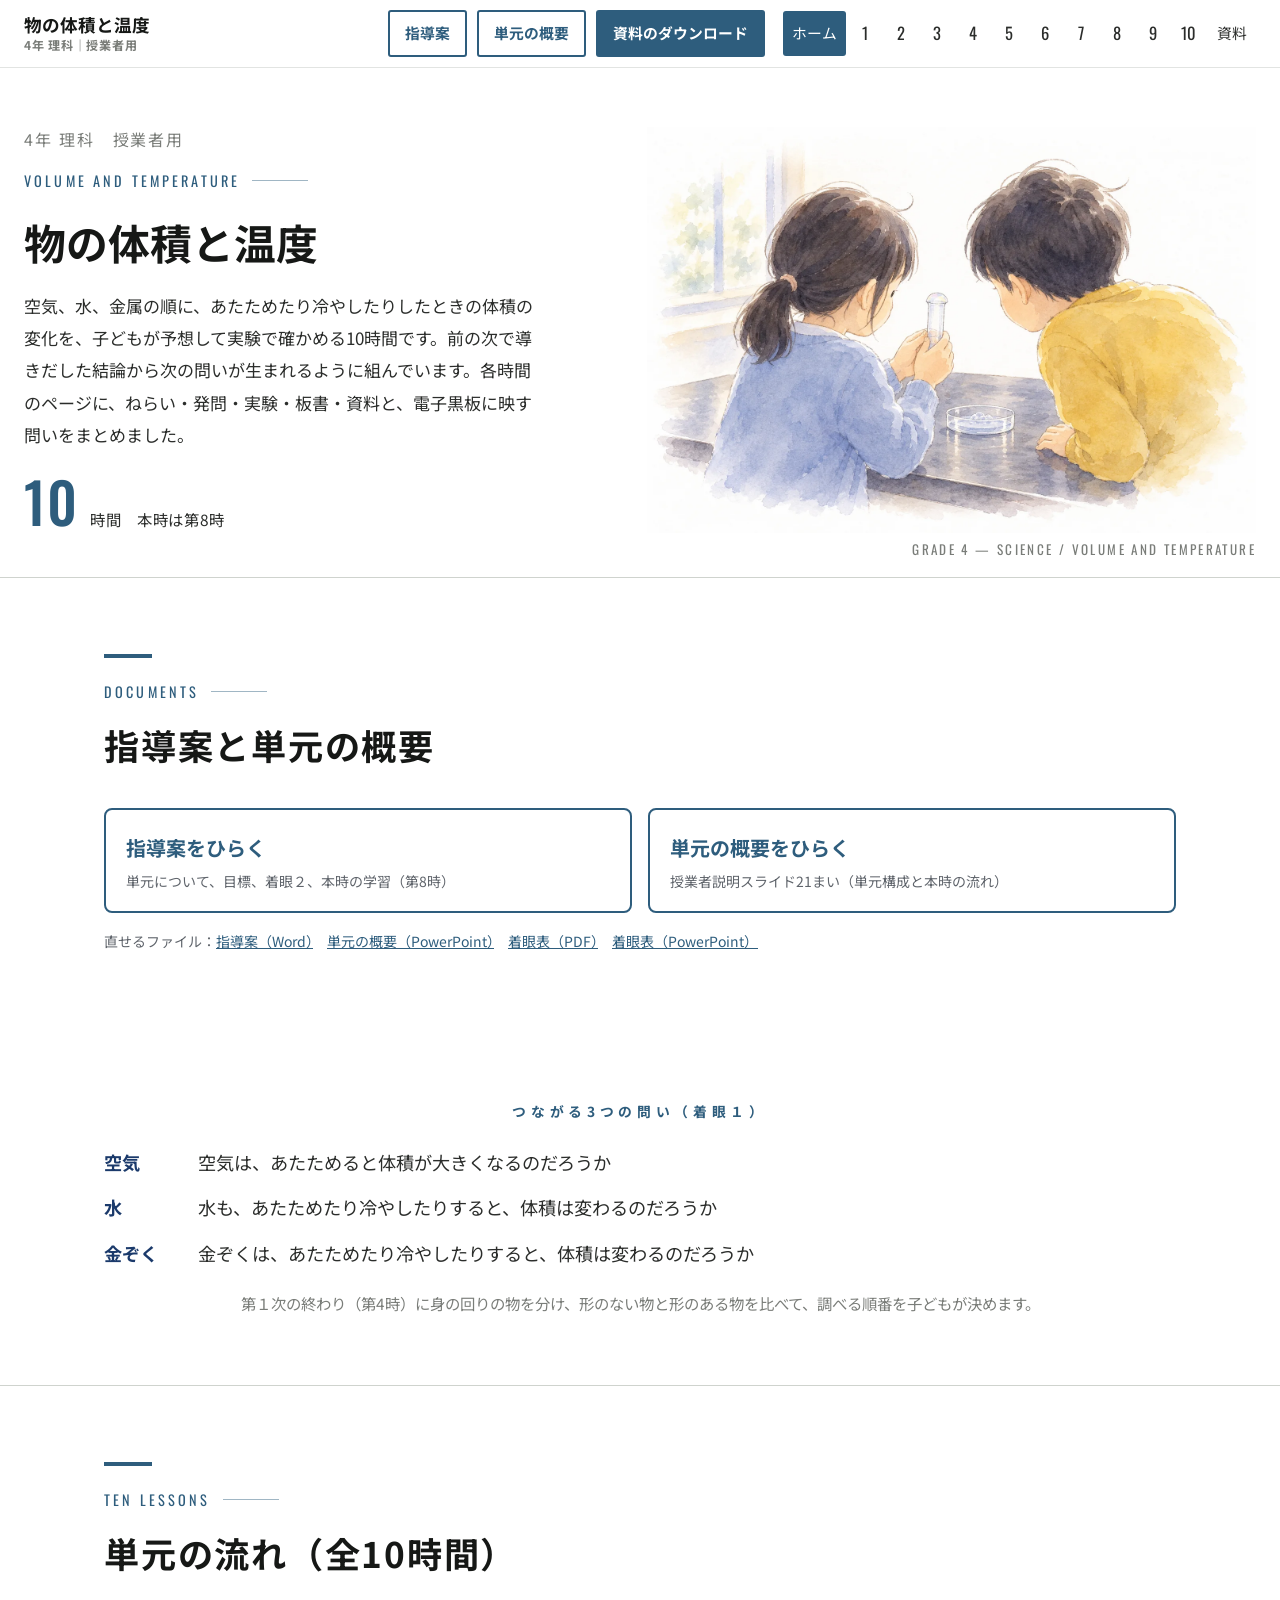
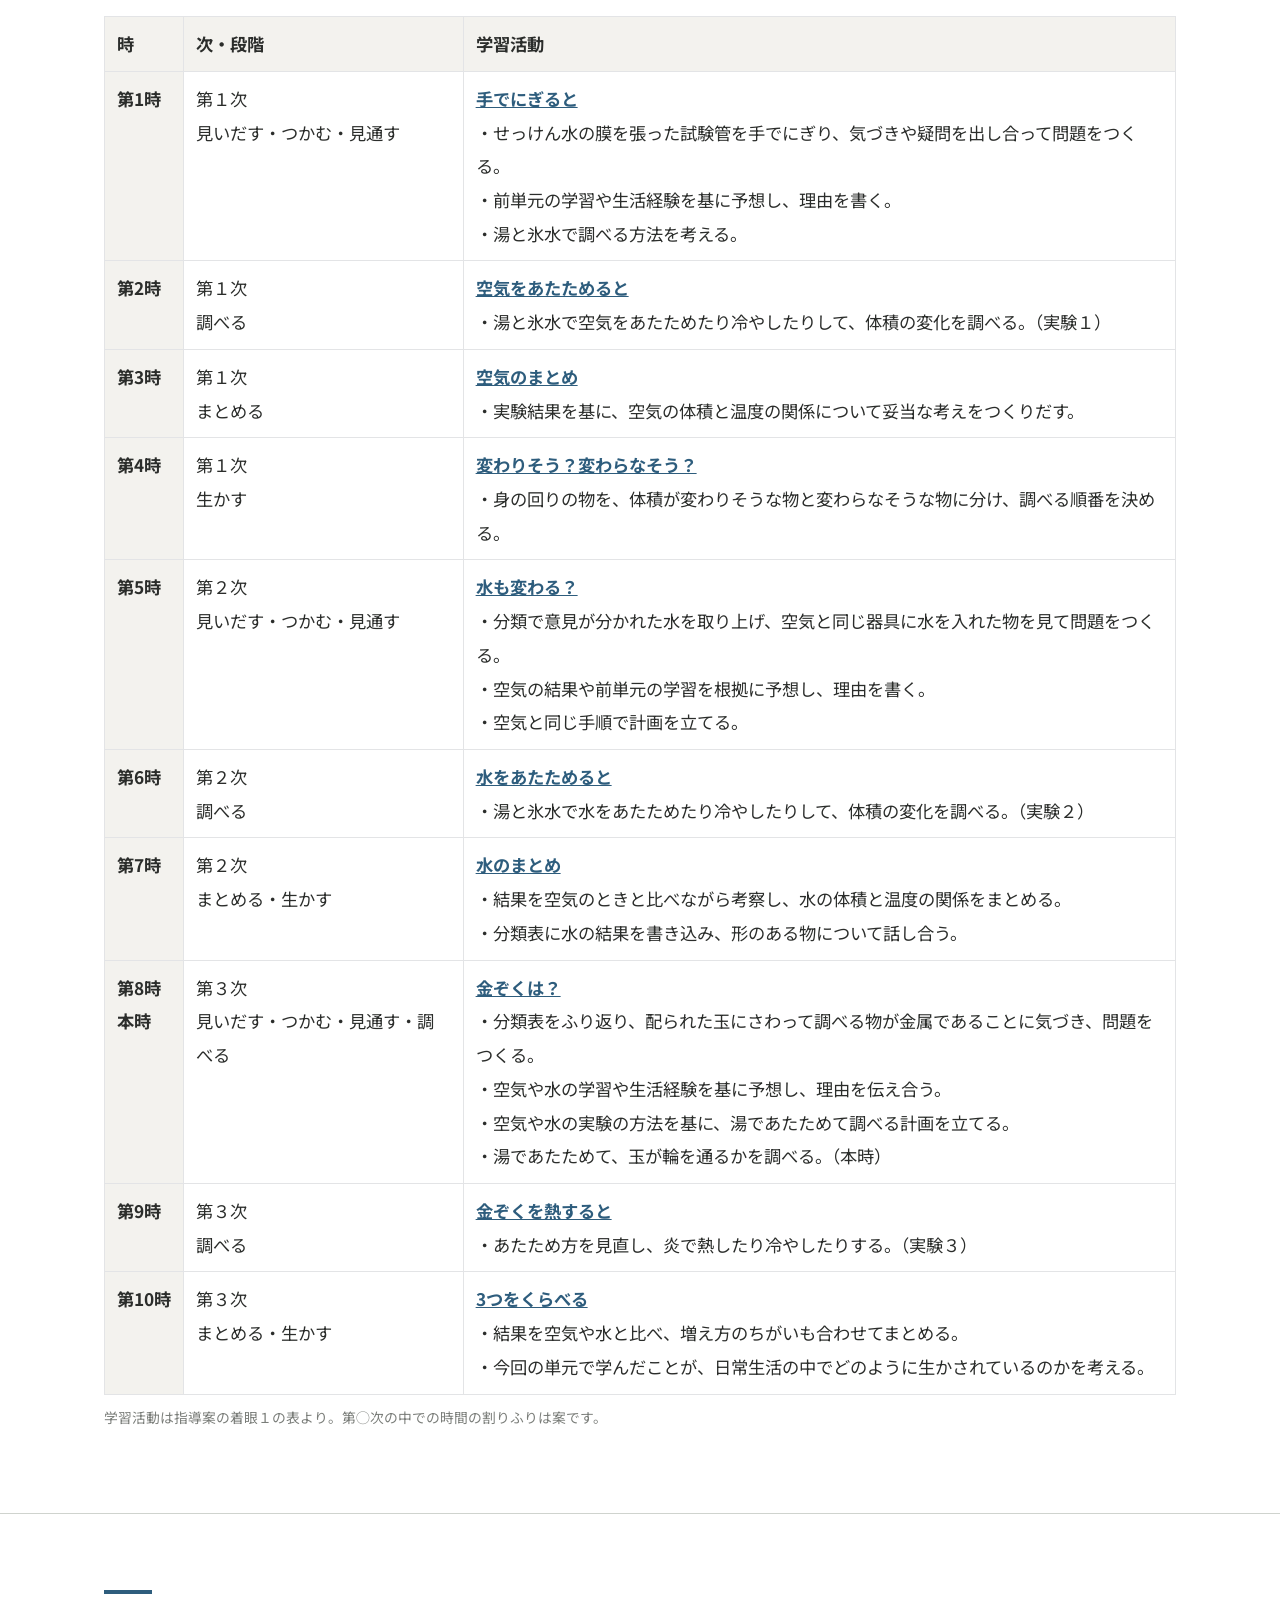
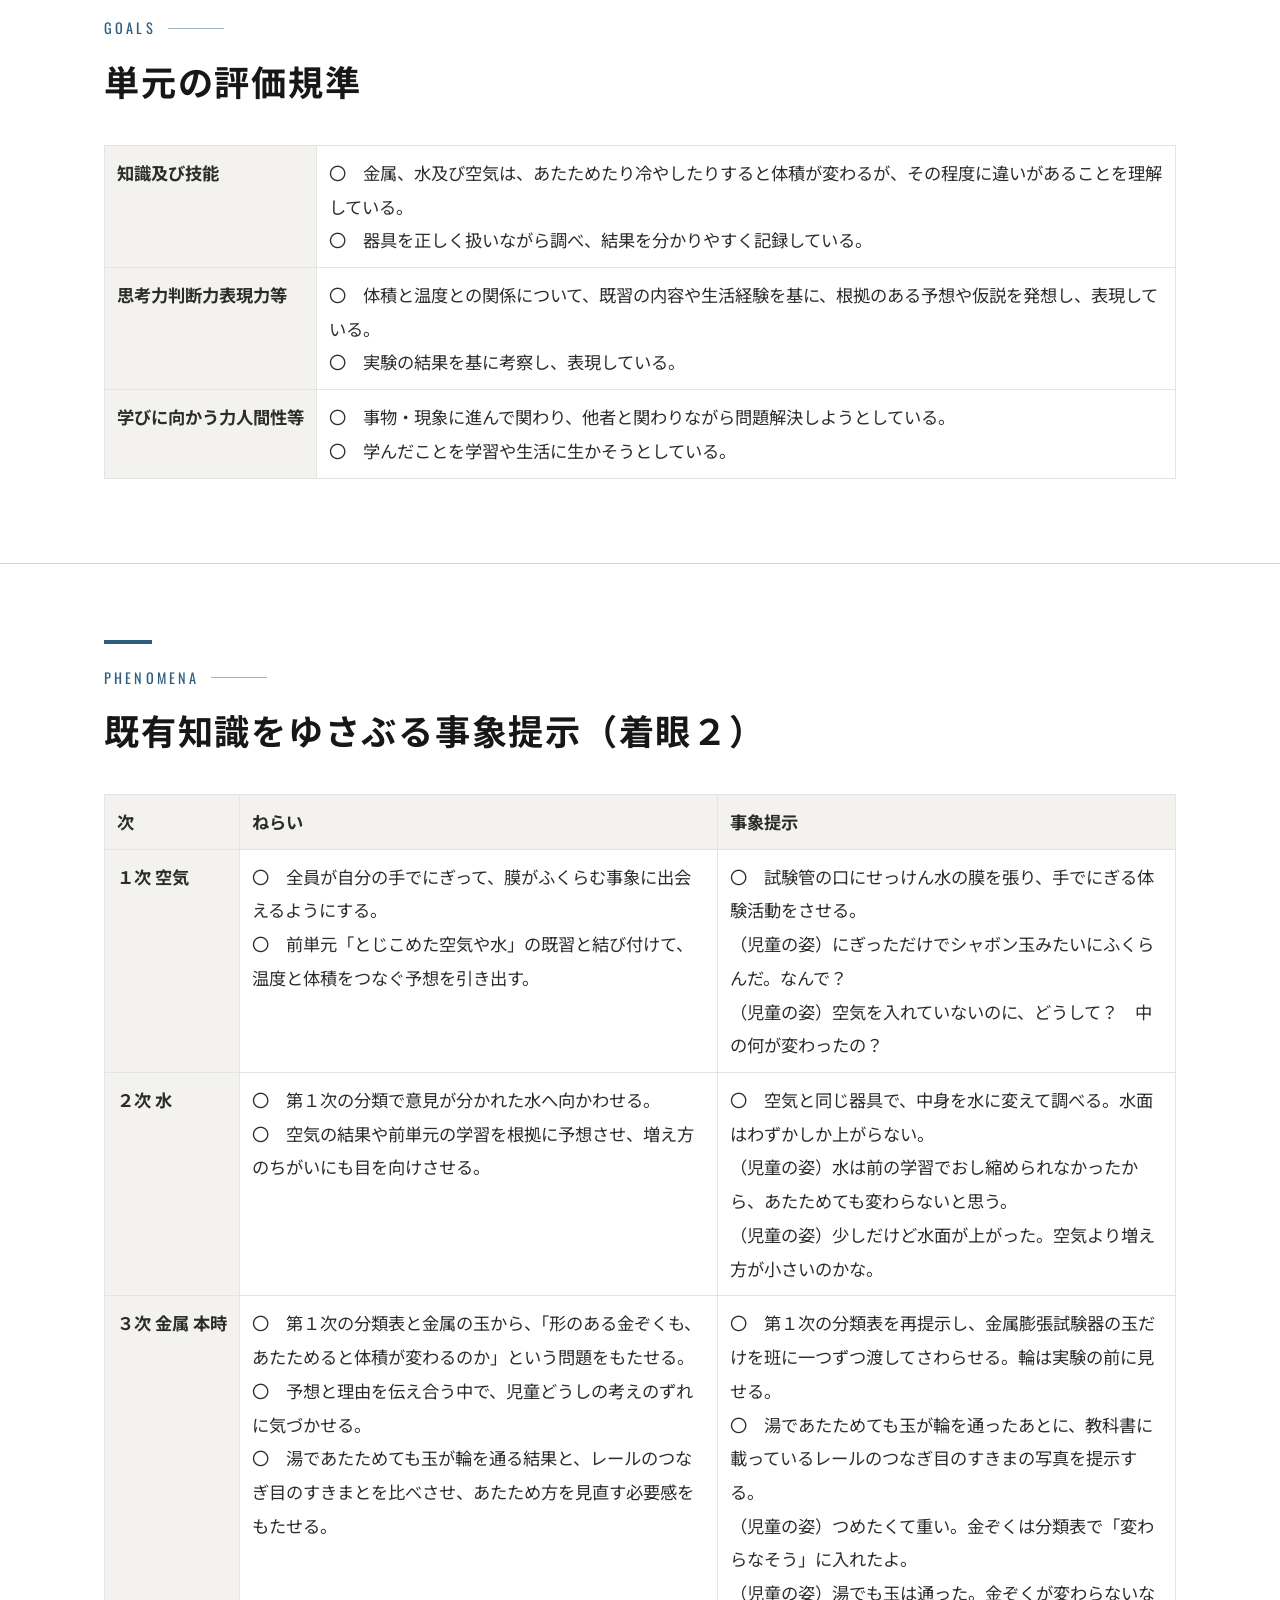
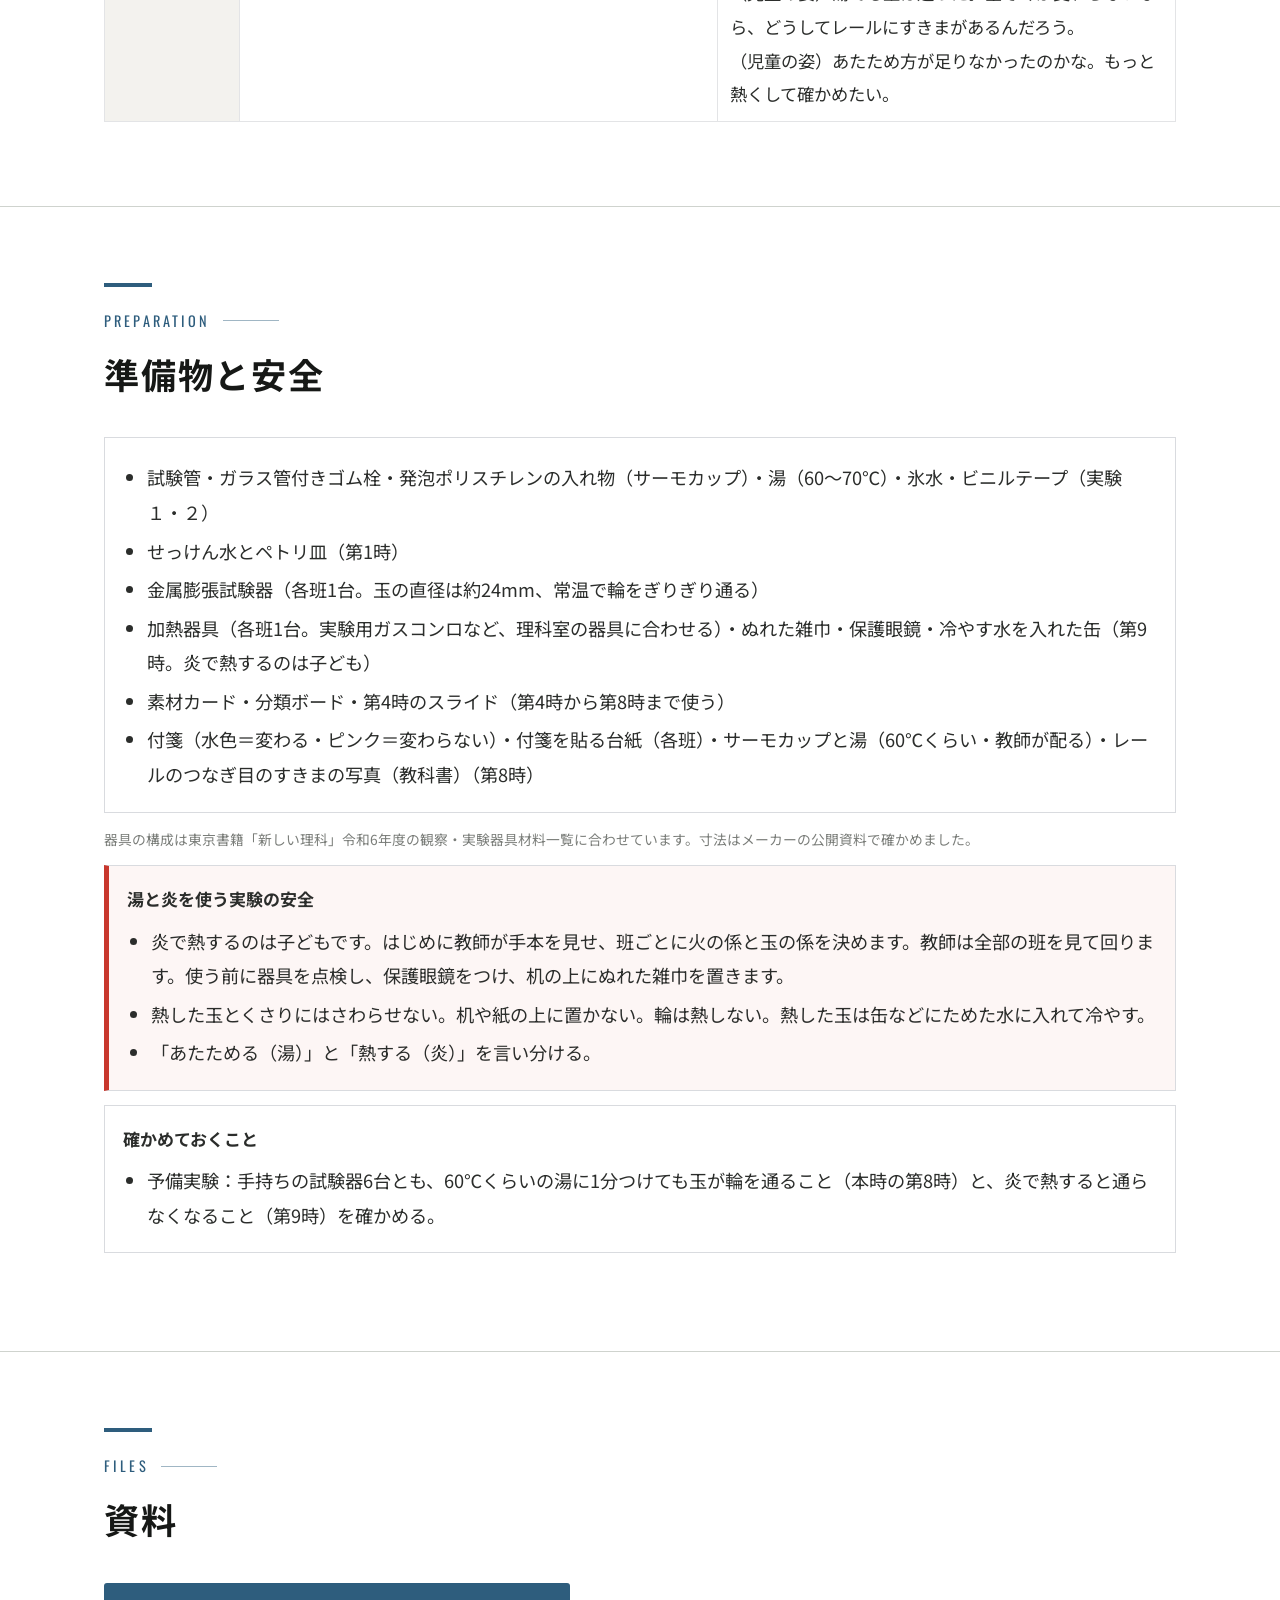
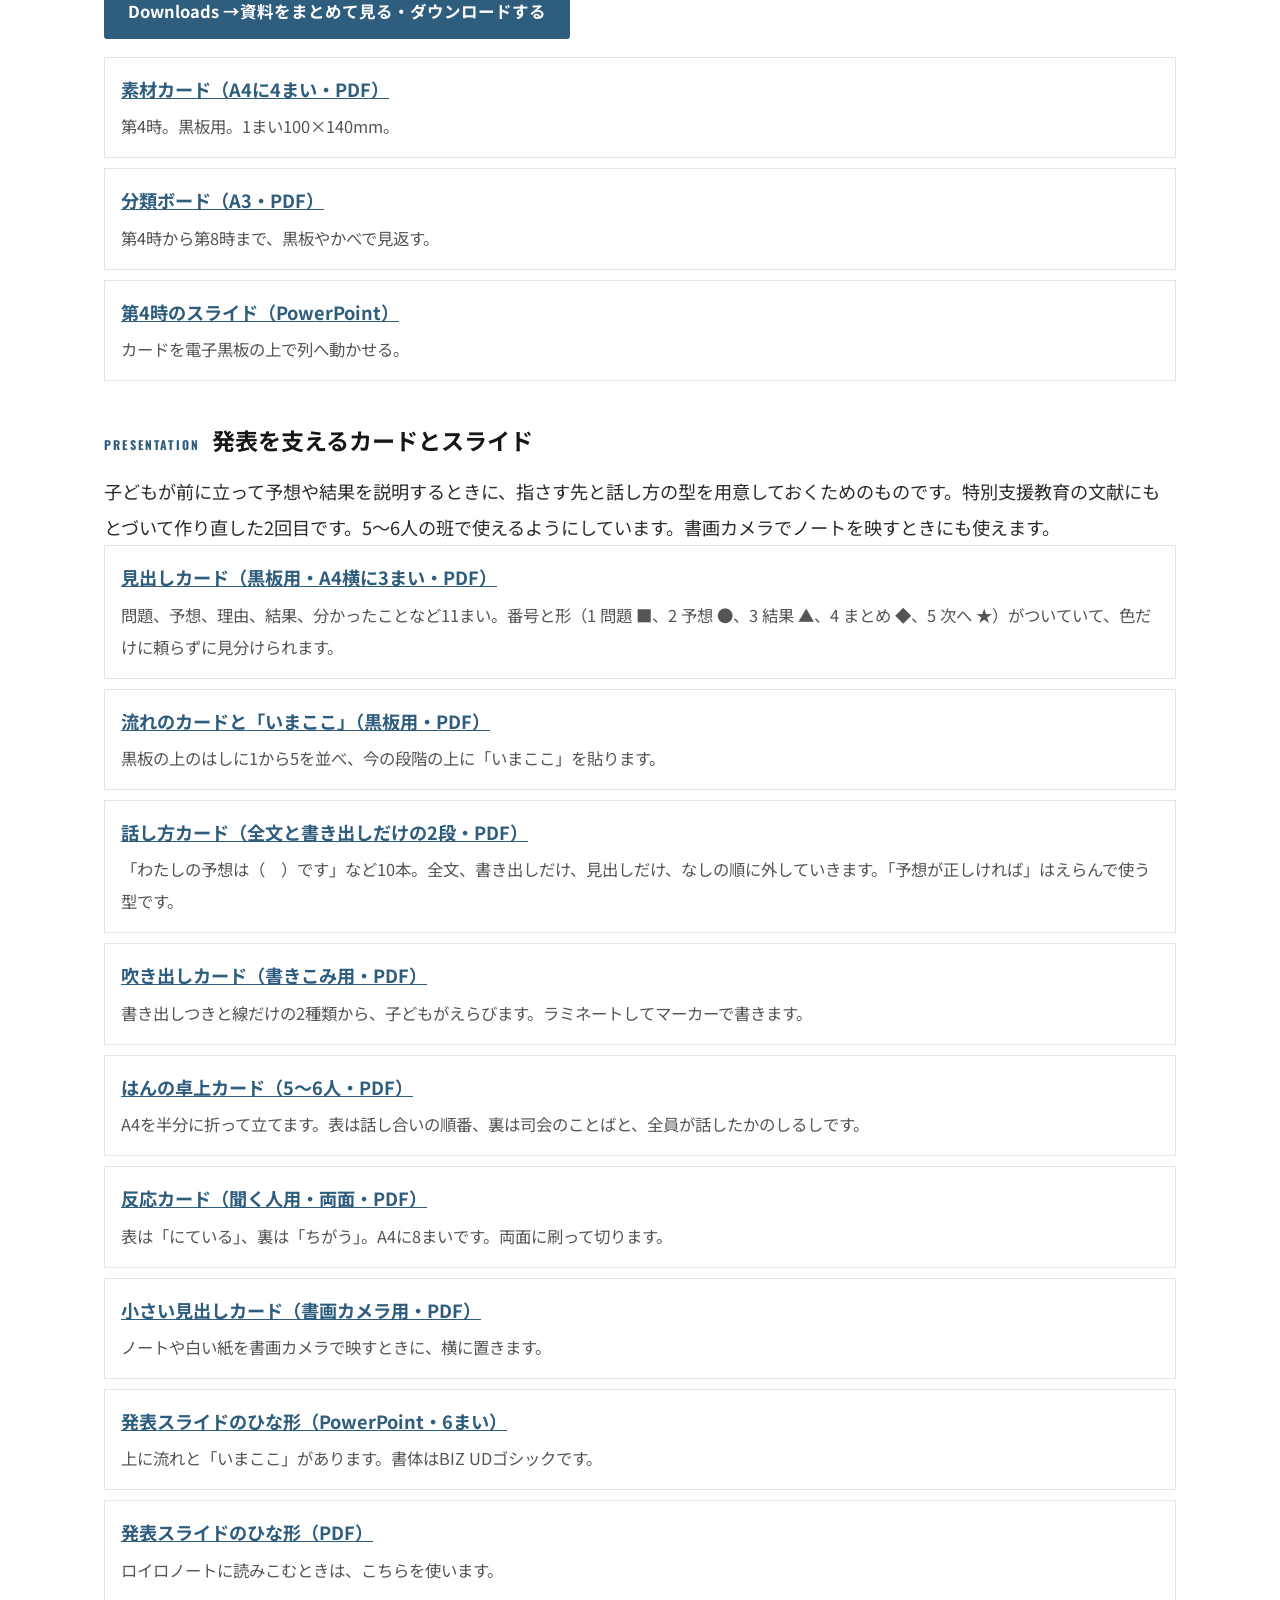
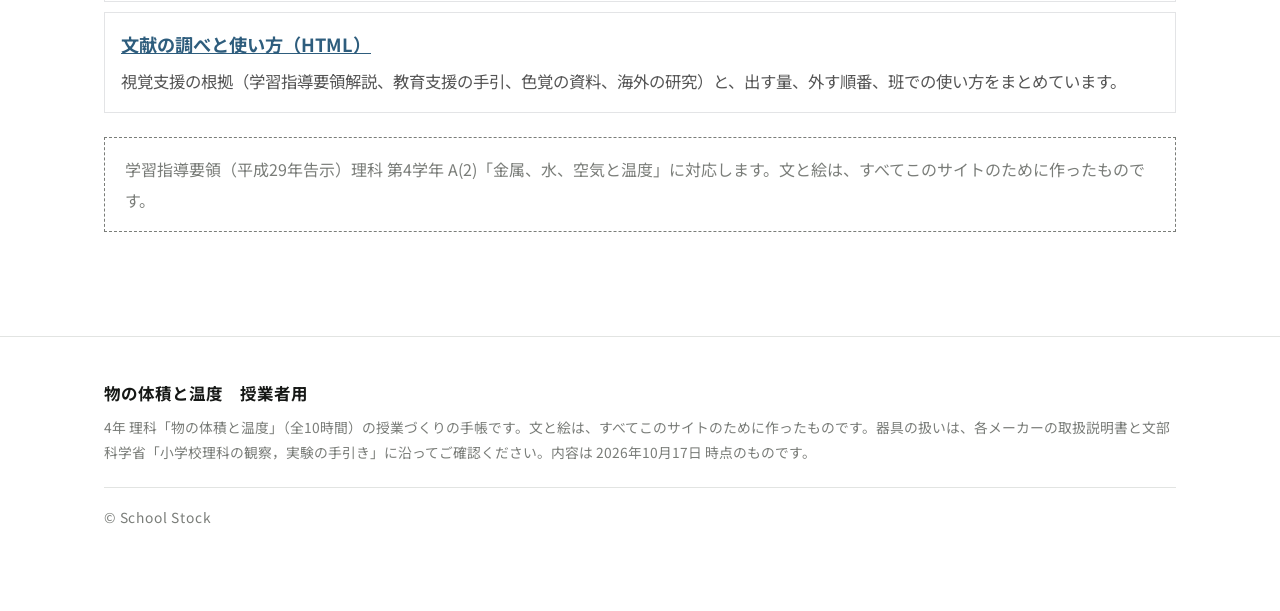
==== commit 08417a0e: "「空気の結論」などを学習指導要領解説の言葉（〜について導きだした結論）にそろえた。着眼表・説明スライド・説明の流れを差しかえ Co-Authored-By: Claude Opus 5.5 <nore" ====
--- a/index.html
+++ b/index.html
@@ -18,7 +18,7 @@
 <link rel="preconnect" href="https://fonts.googleapis.com">
 <link rel="preconnect" href="https://fonts.gstatic.com" crossorigin>
 <link href="https://fonts.googleapis.com/css2?family=Noto+Sans+JP:wght@400;500;700;900&family=Oswald:wght@400;500&display=swap" rel="stylesheet">
-<link rel="stylesheet" href="assets/site.css?v=20261017215404">
+<link rel="stylesheet" href="assets/site.css?v=20261017230706">
 </head>
 <body>
 <header class="site-header"><div class="header-inner">
@@ -29,7 +29,7 @@
 <div class="hero"><div class="hero-inner">
 <div class="hero-text"><p class="hero-era">4年 理科　授業者用</p><p class="eyebrow">Volume and temperature</p>
 <h1 class="ja-phrase">物の体積と温度</h1>
-<p class="lede">空気、水、金属の順に、あたためたり冷やしたりしたときの体積の変化を、子どもが予想して実験で確かめる10時間です。前の次で得た結論から次の問いが生まれるように組んでいます。各時間のページに、ねらい・発問・実験・板書・資料と、電子黒板に映す問いをまとめました。</p>
+<p class="lede">空気、水、金属の順に、あたためたり冷やしたりしたときの体積の変化を、子どもが予想して実験で確かめる10時間です。前の次で導きだした結論から次の問いが生まれるように組んでいます。各時間のページに、ねらい・発問・実験・板書・資料と、電子黒板に映す問いをまとめました。</p>
 <p class="hero-day"><b>10</b><span>時間　本時は第8時</span></p></div>
 <div class="hero-art"><img src="assets/img/wc_top.webp" alt="理科室で試験管をにぎってせっけん水のまくを見ている二人の子どもの水彩"></div>
 <p class="hero-en">Grade 4 — Science / Volume and temperature</p>
